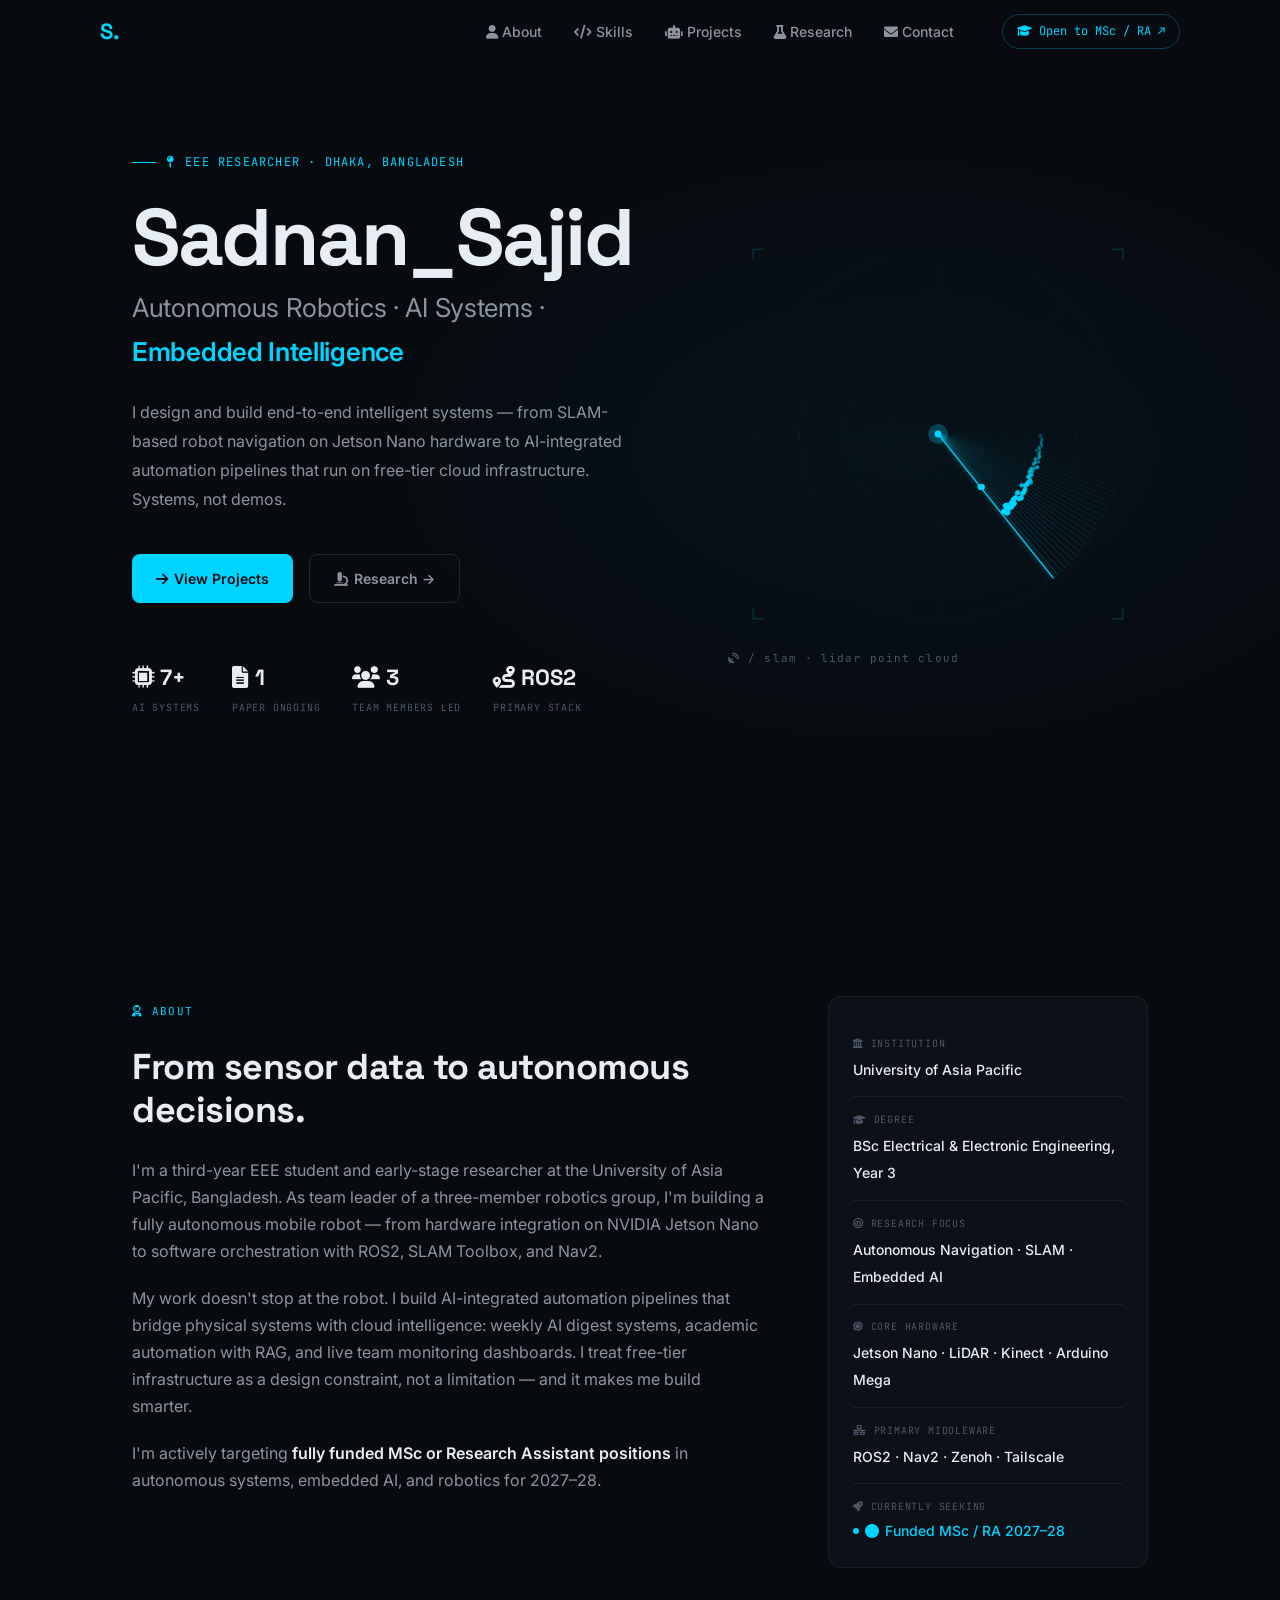
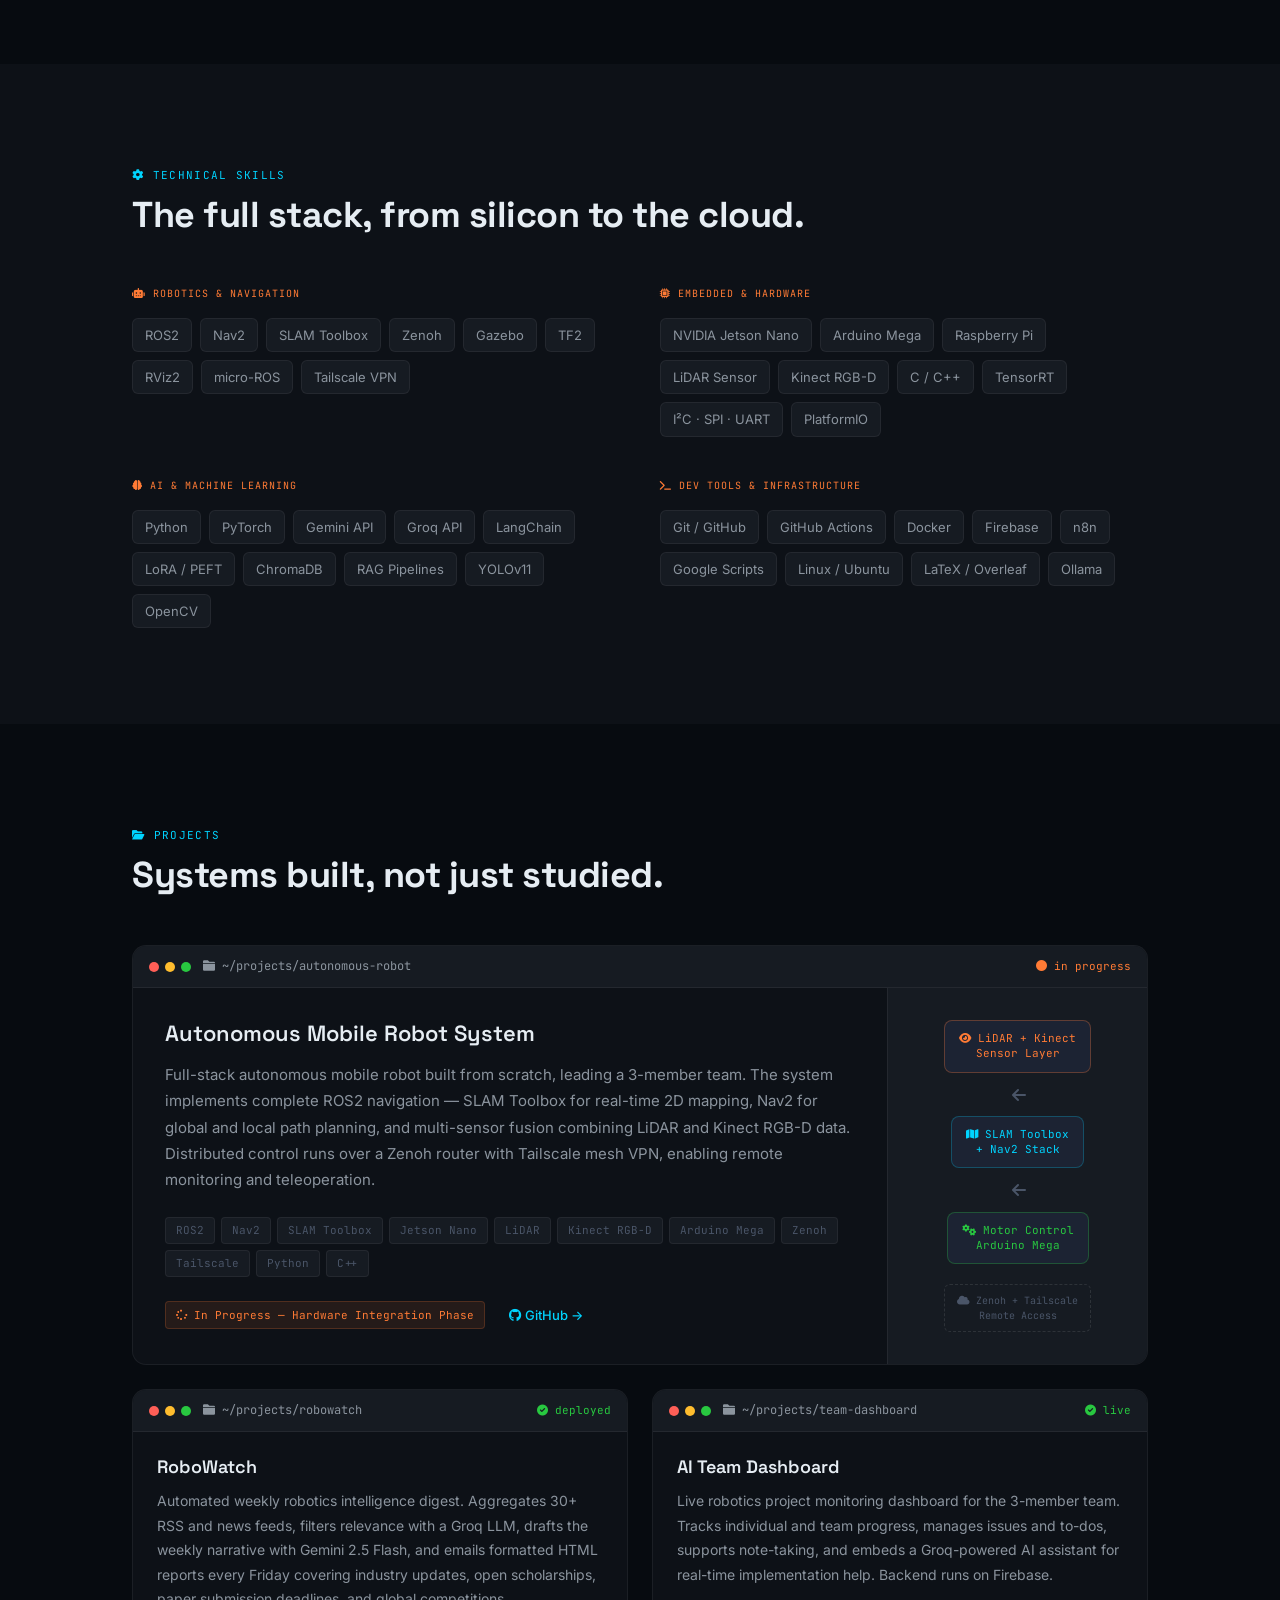
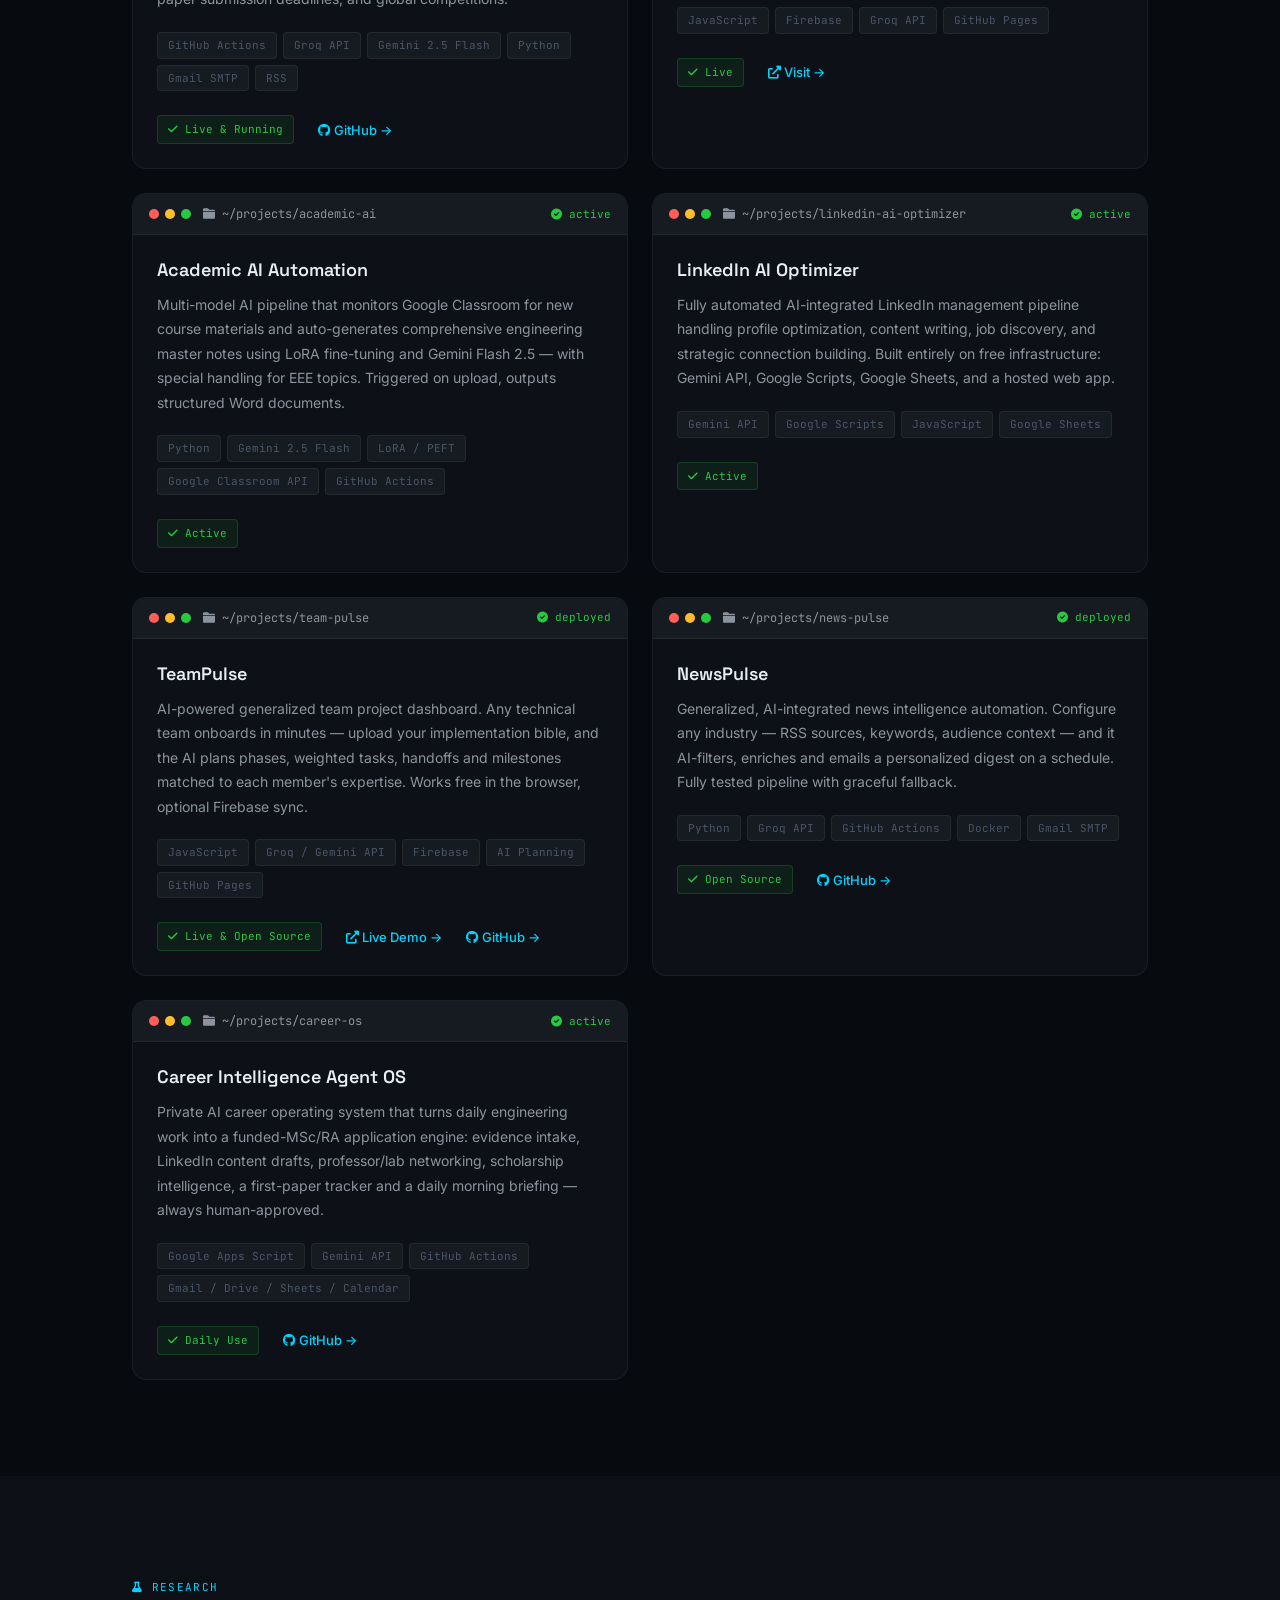
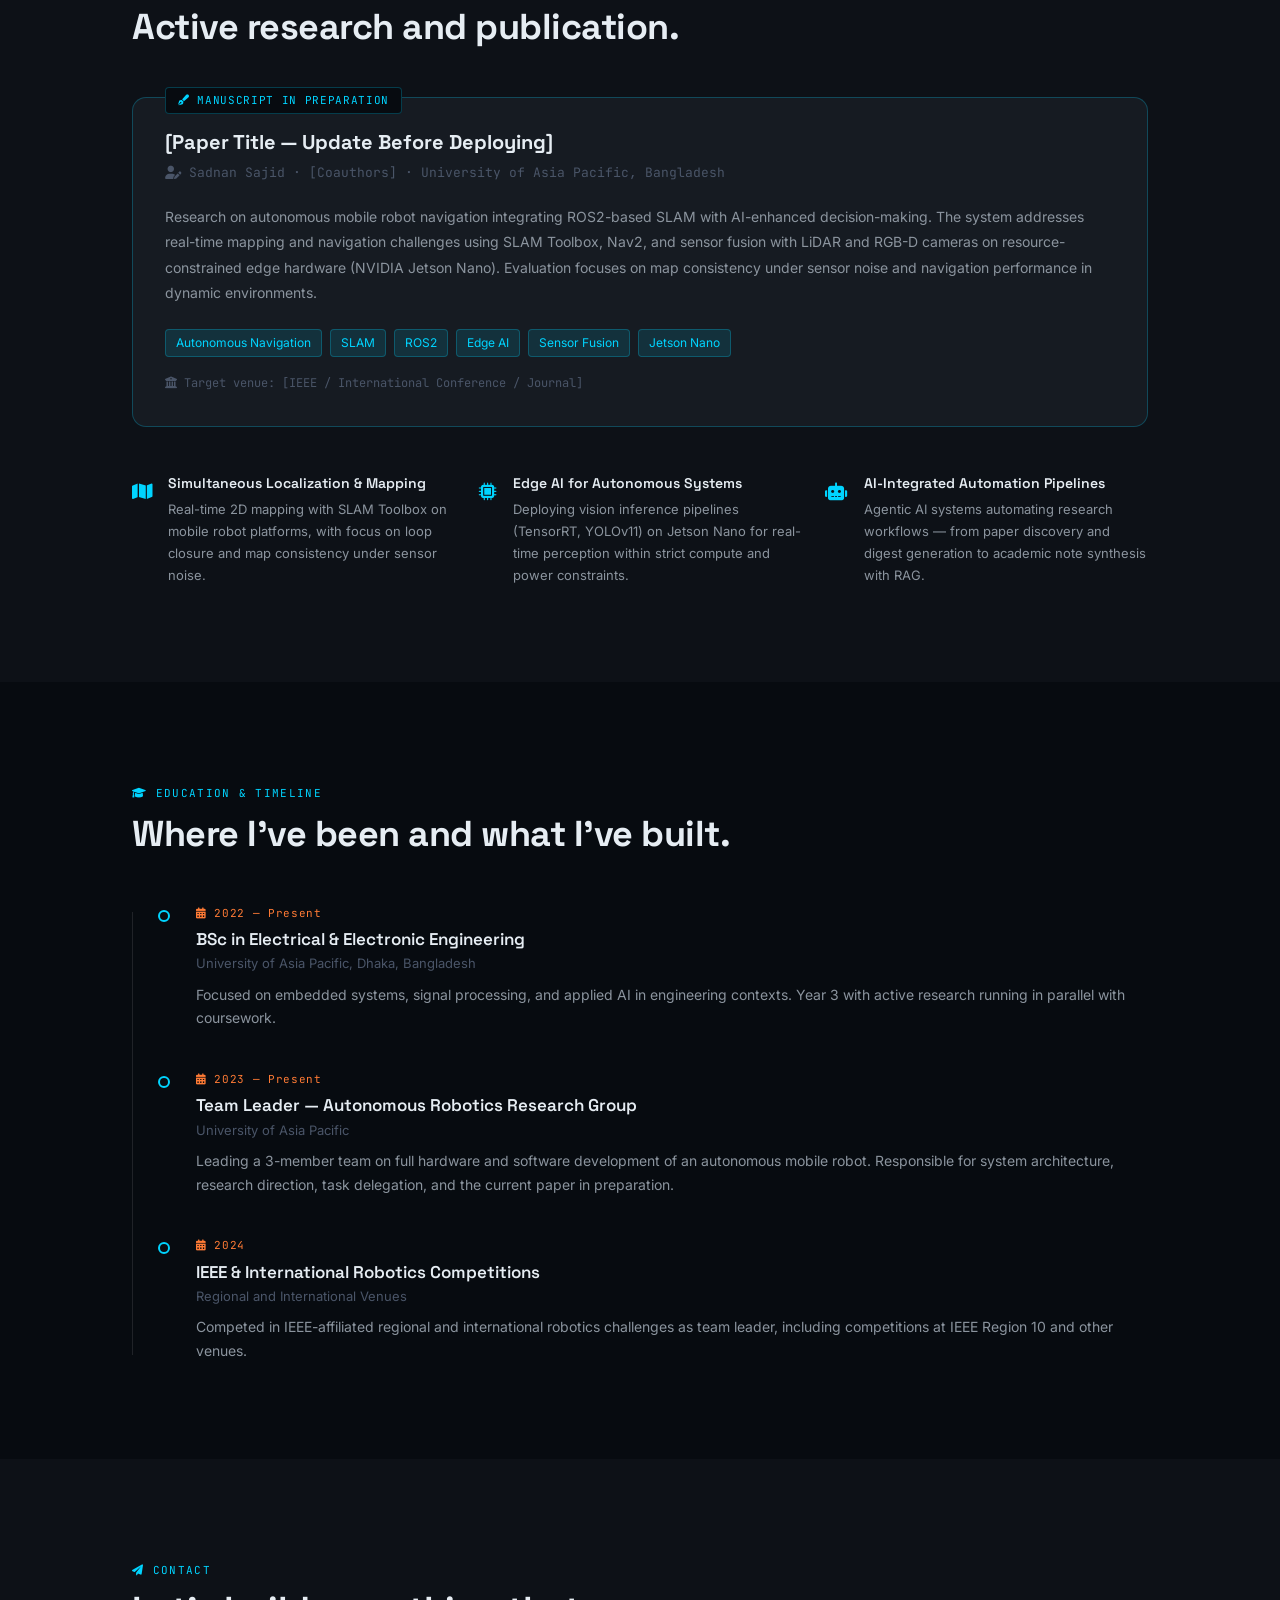
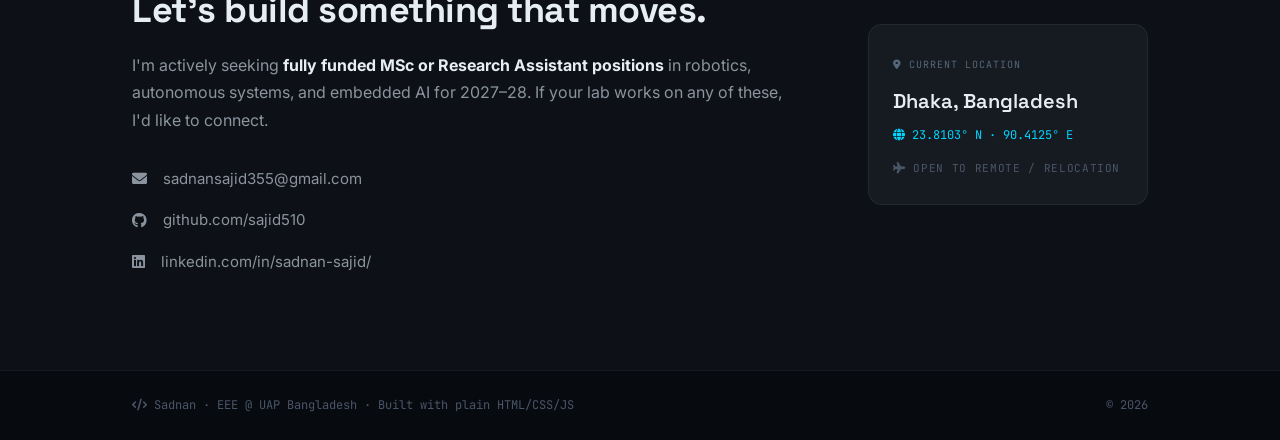
==== index.html @ d983ff08 "feat: showcase TeamPulse, NewsPulse & Career OS projects; update AI systems count" ====
<!DOCTYPE html>
<html lang="en">
<head>
    <meta charset="UTF-8" />
    <meta name="viewport" content="width=device-width, initial-scale=1.0" />
    <title>Sadnan — Robotics Researcher & AI Systems Builder</title>
    <meta name="description" content="EEE Researcher at UAP Bangladesh. Autonomous robotics, ROS2, SLAM, and AI-integrated embedded systems. Seeking funded MSc / RA 2027–28." />
    <meta property="og:title" content="Sadnan — Robotics Researcher" />
    <meta property="og:description" content="Building intelligent systems that navigate the physical world." />

    <!-- Font Awesome 6 (free) -->
    <link rel="stylesheet" href="https://cdnjs.cloudflare.com/ajax/libs/font-awesome/6.0.0-beta3/css/all.min.css" />

    <!-- Google Fonts -->
    <link rel="preconnect" href="https://fonts.googleapis.com" />
    <link rel="preconnect" href="https://fonts.gstatic.com" crossorigin />
    <link href="https://fonts.googleapis.com/css2?family=Space+Grotesk:wght@400;500;600;700&family=Inter:wght@400;500;600&family=JetBrains+Mono:wght@400;500&display=swap" rel="stylesheet" />

    <!-- Main Stylesheet -->
    <link rel="stylesheet" href="css/style.css" />

    <!-- Favicon -->
    <link rel="icon" href="favicon.ico" type="image/x-icon" />
</head>
<body>

    <!-- ─── NAV ─── -->
    <nav id="main-nav">
        <div class="nav-inner">
            <a href="#hero" class="nav-logo">S.</a>
            <ul class="nav-links">
                <li><a href="#about" data-section="about"><i class="fas fa-user" aria-hidden="true"></i> About</a></li>
                <li><a href="#skills" data-section="skills"><i class="fas fa-code" aria-hidden="true"></i> Skills</a></li>
                <li><a href="#projects" data-section="projects"><i class="fas fa-robot" aria-hidden="true"></i> Projects</a></li>
                <li><a href="#research" data-section="research"><i class="fas fa-flask" aria-hidden="true"></i> Research</a></li>
                <li><a href="#contact" data-section="contact"><i class="fas fa-envelope" aria-hidden="true"></i> Contact</a></li>
            </ul>
            <a href="#contact" class="nav-cta"><i class="fas fa-graduation-cap" aria-hidden="true"></i> Open to MSc / RA ↗</a>
        </div>
    </nav>

    <!-- ─── HERO ─── -->
    <section id="hero">
        <div class="hero-inner">
            <div class="hero-content">
                <div class="hero-eyebrow">
                    <i class="fas fa-map-pin" aria-hidden="true"></i>
                    EEE Researcher · Dhaka, Bangladesh
                </div>
                <h1 class="hero-name">Sadnan_Sajid</h1>
                <p class="hero-title-line">
                    Autonomous Robotics · AI Systems · <strong>Embedded Intelligence</strong>
                </p>
                <p class="hero-desc">
                    I design and build end-to-end intelligent systems — from SLAM-based robot navigation on Jetson Nano hardware to AI-integrated automation pipelines that run on free-tier cloud infrastructure. Systems, not demos.
                </p>
                <div class="hero-actions">
                    <a href="#projects" class="btn btn-primary"><i class="fas fa-arrow-right" aria-hidden="true"></i> View Projects</a>
                    <a href="#research" class="btn btn-ghost"><i class="fas fa-microscope" aria-hidden="true"></i> Research →</a>
                </div>
                <div class="hero-stats">
                    <div class="stat">
                        <span class="stat-num"><i class="fas fa-microchip" aria-hidden="true"></i> 7+</span>
                        <span class="stat-label mono">AI Systems</span>
                    </div>
                    <div class="stat">
                        <span class="stat-num"><i class="fas fa-file-alt" aria-hidden="true"></i> 1</span>
                        <span class="stat-label mono">Paper Ongoing</span>
                    </div>
                    <div class="stat">
                        <span class="stat-num"><i class="fas fa-users" aria-hidden="true"></i> 3</span>
                        <span class="stat-label mono">Team Members Led</span>
                    </div>
                    <div class="stat">
                        <span class="stat-num"><i class="fas fa-route" aria-hidden="true"></i> ROS2</span>
                        <span class="stat-label mono">Primary Stack</span>
                    </div>
                </div>
            </div>
            <div class="hero-canvas-wrap">
                <canvas id="lidar"></canvas>
                <span class="canvas-label mono"><i class="fas fa-satellite-dish" aria-hidden="true"></i> / slam · lidar point cloud</span>
            </div>
        </div>
    </section>

    <!-- ─── ABOUT ─── -->
    <section id="about">
        <div class="container">
            <div class="about-grid">
                <div class="about-text reveal">
                    <span class="section-tag mono"><i class="fas fa-user-astronaut" aria-hidden="true"></i> about</span>
                    <h2>From sensor data to autonomous decisions.</h2>
                    <p>I'm a third-year EEE student and early-stage researcher at the University of Asia Pacific, Bangladesh. As team leader of a three-member robotics group, I'm building a fully autonomous mobile robot — from hardware integration on NVIDIA Jetson Nano to software orchestration with ROS2, SLAM Toolbox, and Nav2.</p>
                    <p>My work doesn't stop at the robot. I build AI-integrated automation pipelines that bridge physical systems with cloud intelligence: weekly AI digest systems, academic automation with RAG, and live team monitoring dashboards. I treat free-tier infrastructure as a design constraint, not a limitation — and it makes me build smarter.</p>
                    <p>I'm actively targeting <strong>fully funded MSc or Research Assistant positions</strong> in autonomous systems, embedded AI, and robotics for 2027–28.</p>
                </div>
                <div class="about-card reveal reveal-delay-1">
                    <div class="profile-item">
                        <span class="pi-label mono"><i class="fas fa-university" aria-hidden="true"></i> Institution</span>
                        <span class="pi-value">University of Asia Pacific</span>
                    </div>
                    <div class="profile-item">
                        <span class="pi-label mono"><i class="fas fa-graduation-cap" aria-hidden="true"></i> Degree</span>
                        <span class="pi-value">BSc Electrical &amp; Electronic Engineering, Year 3</span>
                    </div>
                    <div class="profile-item">
                        <span class="pi-label mono"><i class="fas fa-bullseye" aria-hidden="true"></i> Research Focus</span>
                        <span class="pi-value">Autonomous Navigation · SLAM · Embedded AI</span>
                    </div>
                    <div class="profile-item">
                        <span class="pi-label mono"><i class="fas fa-microchip" aria-hidden="true"></i> Core Hardware</span>
                        <span class="pi-value">Jetson Nano · LiDAR · Kinect · Arduino Mega</span>
                    </div>
                    <div class="profile-item">
                        <span class="pi-label mono"><i class="fas fa-network-wired" aria-hidden="true"></i> Primary Middleware</span>
                        <span class="pi-value">ROS2 · Nav2 · Zenoh · Tailscale</span>
                    </div>
                    <div class="profile-item">
                        <span class="pi-label mono"><i class="fas fa-rocket" aria-hidden="true"></i> Currently Seeking</span>
                        <span class="pi-value seeking"><i class="fas fa-circle" aria-hidden="true"></i> Funded MSc / RA 2027–28</span>
                    </div>
                </div>
            </div>
        </div>
    </section>

    <!-- ─── SKILLS ─── -->
    <section id="skills">
        <div class="container">
            <span class="section-tag mono reveal"><i class="fas fa-cog" aria-hidden="true"></i> technical skills</span>
            <h2 class="reveal">The full stack, from silicon to the cloud.</h2>
            <div class="skills-grid">
                <div class="skill-group reveal">
                    <span class="sg-label mono"><i class="fas fa-robot" aria-hidden="true"></i> Robotics &amp; Navigation</span>
                    <div class="skill-tags">
                        <span>ROS2</span><span>Nav2</span><span>SLAM Toolbox</span><span>Zenoh</span>
                        <span>Gazebo</span><span>TF2</span><span>RViz2</span><span>micro-ROS</span><span>Tailscale VPN</span>
                    </div>
                </div>
                <div class="skill-group reveal reveal-delay-1">
                    <span class="sg-label mono"><i class="fas fa-microchip" aria-hidden="true"></i> Embedded &amp; Hardware</span>
                    <div class="skill-tags">
                        <span>NVIDIA Jetson Nano</span><span>Arduino Mega</span><span>Raspberry Pi</span>
                        <span>LiDAR Sensor</span><span>Kinect RGB-D</span><span>C / C++</span>
                        <span>TensorRT</span><span>I²C · SPI · UART</span><span>PlatformIO</span>
                    </div>
                </div>
                <div class="skill-group reveal reveal-delay-2">
                    <span class="sg-label mono"><i class="fas fa-brain" aria-hidden="true"></i> AI &amp; Machine Learning</span>
                    <div class="skill-tags">
                        <span>Python</span><span>PyTorch</span><span>Gemini API</span><span>Groq API</span>
                        <span>LangChain</span><span>LoRA / PEFT</span><span>ChromaDB</span>
                        <span>RAG Pipelines</span><span>YOLOv11</span><span>OpenCV</span>
                    </div>
                </div>
                <div class="skill-group reveal reveal-delay-3">
                    <span class="sg-label mono"><i class="fas fa-terminal" aria-hidden="true"></i> Dev Tools &amp; Infrastructure</span>
                    <div class="skill-tags">
                        <span>Git / GitHub</span><span>GitHub Actions</span><span>Docker</span>
                        <span>Firebase</span><span>n8n</span><span>Google Scripts</span>
                        <span>Linux / Ubuntu</span><span>LaTeX / Overleaf</span><span>Ollama</span>
                    </div>
                </div>
            </div>
        </div>
    </section>

    <!-- ─── PROJECTS ─── -->
    <section id="projects">
        <div class="container">
            <span class="section-tag mono reveal"><i class="fas fa-folder-open" aria-hidden="true"></i> projects</span>
            <h2 class="reveal">Systems built, not just studied.</h2>

            <div class="project-featured reveal">
                <div class="project-terminal">
                    <div class="terminal-bar">
                        <div class="terminal-dots"><span></span><span></span><span></span></div>
                        <span class="terminal-path mono"><i class="fas fa-folder" aria-hidden="true"></i> ~/projects/autonomous-robot</span>
                        <span class="terminal-status active mono"><i class="fas fa-circle" aria-hidden="true"></i> in progress</span>
                    </div>
                    <div class="project-body">
                        <div class="project-left">
                            <h3>Autonomous Mobile Robot System</h3>
                            <p>Full-stack autonomous mobile robot built from scratch, leading a 3-member team. The system implements complete ROS2 navigation — SLAM Toolbox for real-time 2D mapping, Nav2 for global and local path planning, and multi-sensor fusion combining LiDAR and Kinect RGB-D data. Distributed control runs over a Zenoh router with Tailscale mesh VPN, enabling remote monitoring and teleoperation.</p>
                            <div class="project-tags">
                                <span>ROS2</span><span>Nav2</span><span>SLAM Toolbox</span><span>Jetson Nano</span>
                                <span>LiDAR</span><span>Kinect RGB-D</span><span>Arduino Mega</span>
                                <span>Zenoh</span><span>Tailscale</span><span>Python</span><span>C++</span>
                            </div>
                            <div class="project-meta">
                                <span class="status-badge in-progress mono"><i class="fas fa-spinner" aria-hidden="true"></i> In Progress — Hardware Integration Phase</span>
                                <a href="https://github.com/sajid510/robot-oda-tracking" class="project-link" target="_blank" rel="noopener"><i class="fab fa-github" aria-hidden="true"></i> GitHub →</a>
                            </div>
                        </div>
                        <div class="project-diagram">
                            <div class="arch-diagram">
                                <div class="arch-node sensor"><i class="fas fa-eye" aria-hidden="true"></i> LiDAR + Kinect<br />Sensor Layer</div>
                                <div class="arch-arrow"><i class="fas fa-arrow-down" aria-hidden="true"></i></div>
                                <div class="arch-node proc"><i class="fas fa-map" aria-hidden="true"></i> SLAM Toolbox<br />+ Nav2 Stack</div>
                                <div class="arch-arrow"><i class="fas fa-arrow-down" aria-hidden="true"></i></div>
                                <div class="arch-node act"><i class="fas fa-cogs" aria-hidden="true"></i> Motor Control<br />Arduino Mega</div>
                                <div class="arch-cloud"><i class="fas fa-cloud" aria-hidden="true"></i> Zenoh + Tailscale<br />Remote Access</div>
                            </div>
                        </div>
                    </div>
                </div>
            </div>

            <div class="project-grid">
                <div class="project-card reveal">
                    <div class="terminal-bar">
                        <div class="terminal-dots"><span></span><span></span><span></span></div>
                        <span class="terminal-path mono"><i class="fas fa-folder" aria-hidden="true"></i> ~/projects/robowatch</span>
                        <span class="terminal-status deployed mono"><i class="fas fa-check-circle" aria-hidden="true"></i> deployed</span>
                    </div>
                    <div class="pc-body">
                        <h3>RoboWatch</h3>
                        <p>Automated weekly robotics intelligence digest. Aggregates 30+ RSS and news feeds, filters relevance with a Groq LLM, drafts the weekly narrative with Gemini 2.5 Flash, and emails formatted HTML reports every Friday covering industry updates, open scholarships, paper submission deadlines, and global competitions.</p>
                        <div class="project-tags">
                            <span>GitHub Actions</span><span>Groq API</span><span>Gemini 2.5 Flash</span><span>Python</span><span>Gmail SMTP</span><span>RSS</span>
                        </div>
                        <div class="project-meta">
                            <span class="status-badge deployed mono"><i class="fas fa-check" aria-hidden="true"></i> Live &amp; Running</span>
                            <a href="https://github.com/sajid510/robowatch" class="project-link" target="_blank" rel="noopener"><i class="fab fa-github" aria-hidden="true"></i> GitHub →</a>
                        </div>
                    </div>
                </div>

                <div class="project-card reveal reveal-delay-1">
                    <div class="terminal-bar">
                        <div class="terminal-dots"><span></span><span></span><span></span></div>
                        <span class="terminal-path mono"><i class="fas fa-folder" aria-hidden="true"></i> ~/projects/team-dashboard</span>
                        <span class="terminal-status deployed mono"><i class="fas fa-check-circle" aria-hidden="true"></i> live</span>
                    </div>
                    <div class="pc-body">
                        <h3>AI Team Dashboard</h3>
                        <p>Live robotics project monitoring dashboard for the 3-member team. Tracks individual and team progress, manages issues and to-dos, supports note-taking, and embeds a Groq-powered AI assistant for real-time implementation help. Backend runs on Firebase.</p>
                        <div class="project-tags">
                            <span>JavaScript</span><span>Firebase</span><span>Groq API</span><span>GitHub Pages</span>
                        </div>
                        <div class="project-meta">
                            <span class="status-badge deployed mono"><i class="fas fa-check" aria-hidden="true"></i> Live</span>
                            <a href="https://github.com/sajid510/robot-oda-dashboard" class="project-link" target="_blank" rel="noopener"><i class="fas fa-external-link-alt" aria-hidden="true"></i> Visit →</a>
                        </div>
                    </div>
                </div>

                <div class="project-card reveal reveal-delay-2">
                    <div class="terminal-bar">
                        <div class="terminal-dots"><span></span><span></span><span></span></div>
                        <span class="terminal-path mono"><i class="fas fa-folder" aria-hidden="true"></i> ~/projects/academic-ai</span>
                        <span class="terminal-status deployed mono"><i class="fas fa-check-circle" aria-hidden="true"></i> active</span>
                    </div>
                    <div class="pc-body">
                        <h3>Academic AI Automation</h3>
                        <p>Multi-model AI pipeline that monitors Google Classroom for new course materials and auto-generates comprehensive engineering master notes using LoRA fine-tuning and Gemini Flash 2.5 — with special handling for EEE topics. Triggered on upload, outputs structured Word documents.</p>
                        <div class="project-tags">
                            <span>Python</span><span>Gemini 2.5 Flash</span><span>LoRA / PEFT</span><span>Google Classroom API</span><span>GitHub Actions</span>
                        </div>
                        <div class="project-meta">
                            <span class="status-badge deployed mono"><i class="fas fa-check" aria-hidden="true"></i> Active</span>
                        </div>
                    </div>
                </div>

                <div class="project-card reveal reveal-delay-3">
                    <div class="terminal-bar">
                        <div class="terminal-dots"><span></span><span></span><span></span></div>
                        <span class="terminal-path mono"><i class="fas fa-folder" aria-hidden="true"></i> ~/projects/linkedin-ai-optimizer</span>
                        <span class="terminal-status deployed mono"><i class="fas fa-check-circle" aria-hidden="true"></i> active</span>
                    </div>
                    <div class="pc-body">
                        <h3>LinkedIn AI Optimizer</h3>
                        <p>Fully automated AI-integrated LinkedIn management pipeline handling profile optimization, content writing, job discovery, and strategic connection building. Built entirely on free infrastructure: Gemini API, Google Scripts, Google Sheets, and a hosted web app.</p>
                        <div class="project-tags">
                            <span>Gemini API</span><span>Google Scripts</span><span>JavaScript</span><span>Google Sheets</span>
                        </div>
                        <div class="project-meta">
                            <span class="status-badge deployed mono"><i class="fas fa-check" aria-hidden="true"></i> Active</span>
                        </div>
                    </div>
                </div>

                <div class="project-card reveal reveal-delay-4">
                    <div class="terminal-bar">
                        <div class="terminal-dots"><span></span><span></span><span></span></div>
                        <span class="terminal-path mono"><i class="fas fa-folder" aria-hidden="true"></i> ~/projects/team-pulse</span>
                        <span class="terminal-status deployed mono"><i class="fas fa-check-circle" aria-hidden="true"></i> deployed</span>
                    </div>
                    <div class="pc-body">
                        <h3>TeamPulse</h3>
                        <p>AI-powered generalized team project dashboard. Any technical team onboards in minutes — upload your implementation bible, and the AI plans phases, weighted tasks, handoffs and milestones matched to each member's expertise. Works free in the browser, optional Firebase sync.</p>
                        <div class="project-tags">
                            <span>JavaScript</span><span>Groq / Gemini API</span><span>Firebase</span><span>AI Planning</span><span>GitHub Pages</span>
                        </div>
                        <div class="project-meta">
                            <span class="status-badge deployed mono"><i class="fas fa-check" aria-hidden="true"></i> Live &amp; Open Source</span>
                            <a href="https://sajid510.github.io/team-pulse/" class="project-link" target="_blank" rel="noopener"><i class="fas fa-external-link-alt" aria-hidden="true"></i> Live Demo →</a>
                            <a href="https://github.com/sajid510/team-pulse" class="project-link" target="_blank" rel="noopener"><i class="fab fa-github" aria-hidden="true"></i> GitHub →</a>
                        </div>
                    </div>
                </div>

                <div class="project-card reveal reveal-delay-5">
                    <div class="terminal-bar">
                        <div class="terminal-dots"><span></span><span></span><span></span></div>
                        <span class="terminal-path mono"><i class="fas fa-folder" aria-hidden="true"></i> ~/projects/news-pulse</span>
                        <span class="terminal-status deployed mono"><i class="fas fa-check-circle" aria-hidden="true"></i> deployed</span>
                    </div>
                    <div class="pc-body">
                        <h3>NewsPulse</h3>
                        <p>Generalized, AI-integrated news intelligence automation. Configure any industry — RSS sources, keywords, audience context — and it AI-filters, enriches and emails a personalized digest on a schedule. Fully tested pipeline with graceful fallback.</p>
                        <div class="project-tags">
                            <span>Python</span><span>Groq API</span><span>GitHub Actions</span><span>Docker</span><span>Gmail SMTP</span>
                        </div>
                        <div class="project-meta">
                            <span class="status-badge deployed mono"><i class="fas fa-check" aria-hidden="true"></i> Open Source</span>
                            <a href="https://github.com/sajid510/news-pulse" class="project-link" target="_blank" rel="noopener"><i class="fab fa-github" aria-hidden="true"></i> GitHub →</a>
                        </div>
                    </div>
                </div>

                <div class="project-card reveal reveal-delay-6">
                    <div class="terminal-bar">
                        <div class="terminal-dots"><span></span><span></span><span></span></div>
                        <span class="terminal-path mono"><i class="fas fa-folder" aria-hidden="true"></i> ~/projects/career-os</span>
                        <span class="terminal-status deployed mono"><i class="fas fa-check-circle" aria-hidden="true"></i> active</span>
                    </div>
                    <div class="pc-body">
                        <h3>Career Intelligence Agent OS</h3>
                        <p>Private AI career operating system that turns daily engineering work into a funded-MSc/RA application engine: evidence intake, LinkedIn content drafts, professor/lab networking, scholarship intelligence, a first-paper tracker and a daily morning briefing — always human-approved.</p>
                        <div class="project-tags">
                            <span>Google Apps Script</span><span>Gemini API</span><span>GitHub Actions</span><span>Gmail / Drive / Sheets / Calendar</span>
                        </div>
                        <div class="project-meta">
                            <span class="status-badge deployed mono"><i class="fas fa-check" aria-hidden="true"></i> Daily Use</span>
                            <a href="https://github.com/sajid510/career-intelligence-agent-os" class="project-link" target="_blank" rel="noopener"><i class="fab fa-github" aria-hidden="true"></i> GitHub →</a>
                        </div>
                    </div>
                </div>
            </div>
        </div>
    </section>

    <!-- ─── RESEARCH ─── -->
    <section id="research">
        <div class="container">
            <span class="section-tag mono reveal"><i class="fas fa-flask" aria-hidden="true"></i> research</span>
            <h2 class="reveal">Active research and publication.</h2>

            <div class="paper-card reveal">
                <div class="paper-badge mono"><i class="fas fa-pen-fancy" aria-hidden="true"></i> Manuscript In Preparation</div>
                <div class="paper-content">
                    <h3>[Paper Title — Update Before Deploying]</h3>
                    <span class="paper-authors mono"><i class="fas fa-user-edit" aria-hidden="true"></i> Sadnan Sajid · [Coauthors] · University of Asia Pacific, Bangladesh</span>
                    <p class="paper-abstract">Research on autonomous mobile robot navigation integrating ROS2-based SLAM with AI-enhanced decision-making. The system addresses real-time mapping and navigation challenges using SLAM Toolbox, Nav2, and sensor fusion with LiDAR and RGB-D cameras on resource-constrained edge hardware (NVIDIA Jetson Nano). Evaluation focuses on map consistency under sensor noise and navigation performance in dynamic environments.</p>
                    <div class="paper-tags">
                        <span>Autonomous Navigation</span><span>SLAM</span><span>ROS2</span><span>Edge AI</span><span>Sensor Fusion</span><span>Jetson Nano</span>
                    </div>
                    <span class="paper-venue mono"><i class="fas fa-building-columns" aria-hidden="true"></i> Target venue: [IEEE / International Conference / Journal]</span>
                </div>
            </div>

            <div class="research-areas">
                <div class="ra-item reveal">
                    <span class="ra-icon"><i class="fas fa-map" aria-hidden="true"></i></span>
                    <div>
                        <h4>Simultaneous Localization &amp; Mapping</h4>
                        <p>Real-time 2D mapping with SLAM Toolbox on mobile robot platforms, with focus on loop closure and map consistency under sensor noise.</p>
                    </div>
                </div>
                <div class="ra-item reveal reveal-delay-1">
                    <span class="ra-icon"><i class="fas fa-microchip" aria-hidden="true"></i></span>
                    <div>
                        <h4>Edge AI for Autonomous Systems</h4>
                        <p>Deploying vision inference pipelines (TensorRT, YOLOv11) on Jetson Nano for real-time perception within strict compute and power constraints.</p>
                    </div>
                </div>
                <div class="ra-item reveal reveal-delay-2">
                    <span class="ra-icon"><i class="fas fa-robot" aria-hidden="true"></i></span>
                    <div>
                        <h4>AI-Integrated Automation Pipelines</h4>
                        <p>Agentic AI systems automating research workflows — from paper discovery and digest generation to academic note synthesis with RAG.</p>
                    </div>
                </div>
            </div>
        </div>
    </section>

    <!-- ─── EDUCATION ─── -->
    <section id="education">
        <div class="container">
            <span class="section-tag mono reveal"><i class="fas fa-graduation-cap" aria-hidden="true"></i> education &amp; timeline</span>
            <h2 class="reveal">Where I've been and what I've built.</h2>
            <div class="timeline">
                <div class="tl-item reveal">
                    <div class="tl-dot"></div>
                    <div class="tl-content">
                        <span class="tl-date mono"><i class="fas fa-calendar-alt" aria-hidden="true"></i> 2022 — Present</span>
                        <h4>BSc in Electrical &amp; Electronic Engineering</h4>
                        <p>University of Asia Pacific, Dhaka, Bangladesh</p>
                        <p>Focused on embedded systems, signal processing, and applied AI in engineering contexts. Year 3 with active research running in parallel with coursework.</p>
                    </div>
                </div>
                <div class="tl-item reveal reveal-delay-1">
                    <div class="tl-dot"></div>
                    <div class="tl-content">
                        <span class="tl-date mono"><i class="fas fa-calendar-alt" aria-hidden="true"></i> 2023 — Present</span>
                        <h4>Team Leader — Autonomous Robotics Research Group</h4>
                        <p>University of Asia Pacific</p>
                        <p>Leading a 3-member team on full hardware and software development of an autonomous mobile robot. Responsible for system architecture, research direction, task delegation, and the current paper in preparation.</p>
                    </div>
                </div>
                <div class="tl-item reveal reveal-delay-2">
                    <div class="tl-dot"></div>
                    <div class="tl-content">
                        <span class="tl-date mono"><i class="fas fa-calendar-alt" aria-hidden="true"></i> 2024</span>
                        <h4>IEEE &amp; International Robotics Competitions</h4>
                        <p>Regional and International Venues</p>
                        <p>Competed in IEEE-affiliated regional and international robotics challenges as team leader, including competitions at IEEE Region 10 and other venues.</p>
                    </div>
                </div>
            </div>
        </div>
    </section>

    <!-- ─── CONTACT ─── -->
    <section id="contact">
        <div class="container">
            <div class="contact-inner">
                <div class="contact-text reveal">
                    <span class="section-tag mono"><i class="fas fa-paper-plane" aria-hidden="true"></i> contact</span>
                    <h2>Let's build something that moves.</h2>
                    <p>I'm actively seeking <strong>fully funded MSc or Research Assistant positions</strong> in robotics, autonomous systems, and embedded AI for 2027–28. If your lab works on any of these, I'd like to connect.</p>
                    <div class="contact-links">
                        <a href="mailto:sadnansajid355@gmail.com" class="c-link">
                            <i class="fas fa-envelope" aria-hidden="true"></i> sadnansajid355@gmail.com
                        </a>
                        <a href="https://github.com/sajid510" class="c-link" target="_blank" rel="noopener">
                            <i class="fab fa-github" aria-hidden="true"></i> github.com/sajid510
                        </a>
                        <a href="https://linkedin.com/in/sadnan-sajid/" class="c-link" target="_blank" rel="noopener">
                            <i class="fab fa-linkedin" aria-hidden="true"></i> linkedin.com/in/sadnan-sajid/
                        </a>
                    </div>
                </div>
                <div class="coords-box reveal reveal-delay-1">
                    <span class="mono" style="font-size:10px;color:#556677;letter-spacing:0.1em;text-transform:uppercase">
                        <i class="fas fa-map-marker-alt" aria-hidden="true"></i> Current Location
                    </span>
                    <div class="coords-name">Dhaka, Bangladesh</div>
                    <span class="coords-ll mono"><i class="fas fa-globe" aria-hidden="true"></i> 23.8103° N · 90.4125° E</span>
                    <span class="coords-seeking mono"><i class="fas fa-plane" aria-hidden="true"></i> Open to remote / relocation</span>
                </div>
            </div>
        </div>
    </section>

    <!-- ─── FOOTER ─── -->
    <footer>
        <div class="container footer-inner">
            <span class="mono"><i class="fas fa-code" aria-hidden="true"></i> Sadnan · EEE @ UAP Bangladesh · Built with plain HTML/CSS/JS</span>
            <span class="mono">© 2026</span>
        </div>
    </footer>

    <!-- ─── JAVASCRIPT ─── -->
    <script src="js/script.js"></script>
</body>
</html>
---- css/style.css ----
:root {
  --bg: #070b10;
  --bg2: #0d1117;
  --bg3: #161b22;
  --bg4: #1c2333;
  --accent: #00d4ff;
  --accent-glow: rgba(0,212,255,0.12);
  --accent-border: rgba(0,212,255,0.25);
  --accent2: #ff7b35;
  --text: #e6edf3;
  --text2: #8b949e;
  --text3: #4a5568;
  --border: rgba(255,255,255,0.06);
  --border2: rgba(255,255,255,0.1);
  --radius: 8px;
  --radius-lg: 14px;
  --f-display: 'Space Grotesk', sans-serif;
  --f-body: 'Inter', sans-serif;
  --f-mono: 'JetBrains Mono', monospace;
}

*,
*::before,
*::after {
  box-sizing: border-box;
  margin: 0;
  padding: 0;
}
html {
  scroll-behavior: smooth;
  scroll-padding-top: 68px;
}
body {
  background: var(--bg);
  color: var(--text);
  font-family: var(--f-body);
  font-size: 16px;
  line-height: 1.7;
  overflow-x: hidden;
}
a {
  color: inherit;
  text-decoration: none;
}
h1,
h2,
h3,
h4 {
  font-family: var(--f-display);
  line-height: 1.2;
}
.mono {
  font-family: var(--f-mono);
}
.container {
  max-width: 1080px;
  margin: 0 auto;
  padding: 0 2rem;
}
section {
  padding: 96px 0;
}

/* NAV */
nav {
  position: fixed;
  top: 0;
  left: 0;
  right: 0;
  z-index: 100;
  padding: 0 2rem;
  height: 64px;
  display: flex;
  align-items: center;
  border-bottom: 1px solid transparent;
  transition: background 0.3s, border-color 0.3s;
}
nav.scrolled {
  background: rgba(7, 11, 16, 0.92);
  border-color: var(--border);
  backdrop-filter: blur(12px);
}
.nav-inner {
  max-width: 1080px;
  width: 100%;
  margin: 0 auto;
  display: flex;
  align-items: center;
  gap: 2rem;
}
.nav-logo {
  font-family: var(--f-display);
  font-size: 22px;
  font-weight: 700;
  color: var(--accent);
  letter-spacing: -0.5px;
  flex-shrink: 0;
}
.nav-links {
  display: flex;
  gap: 0;
  list-style: none;
  margin-left: auto;
}
.nav-links a {
  font-size: 14px;
  font-weight: 500;
  color: var(--text2);
  padding: 0.4rem 1rem;
  border-radius: 6px;
  transition: color 0.2s;
}
.nav-links a:hover,
.nav-links a.active {
  color: var(--text);
}
.nav-cta {
  font-family: var(--f-mono);
  font-size: 12px;
  color: var(--accent);
  border: 1px solid var(--accent-border);
  border-radius: 20px;
  padding: 6px 14px;
  white-space: nowrap;
  flex-shrink: 0;
  transition: background 0.2s, color 0.2s;
}
.nav-cta:hover {
  background: var(--accent-glow);
}

/* HERO */
#hero {
  min-height: 100vh;
  display: flex;
  align-items: center;
  padding-top: 64px;
  position: relative;
  overflow: hidden;
}
#hero::before {
  content: '';
  position: absolute;
  inset: 0;
  background: radial-gradient(ellipse 60% 50% at 70% 50%, rgba(0, 212, 255, 0.04) 0%, transparent 70%);
  pointer-events: none;
}
.hero-inner {
  max-width: 1080px;
  margin: 0 auto;
  padding: 0 2rem;
  width: 100%;
  display: grid;
  grid-template-columns: 1fr 420px;
  gap: 3rem;
  align-items: center;
}
.hero-eyebrow {
  font-family: var(--f-mono);
  font-size: 12px;
  color: var(--accent);
  letter-spacing: 0.1em;
  text-transform: uppercase;
  display: flex;
  align-items: center;
  gap: 10px;
  margin-bottom: 1.5rem;
}
.hero-eyebrow::before {
  content: '';
  display: block;
  width: 24px;
  height: 1px;
  background: var(--accent);
}
h1.hero-name {
  font-size: clamp(52px, 7vw, 80px);
  font-weight: 700;
  color: var(--text);
  letter-spacing: -2px;
  line-height: 1;
  margin-bottom: 0.6rem;
}
.hero-title-line {
  font-size: clamp(18px, 2.5vw, 26px);
  font-weight: 400;
  color: var(--text2);
  letter-spacing: -0.3px;
  margin-bottom: 1.5rem;
}
.hero-title-line strong {
  color: var(--accent);
  font-weight: 600;
}
.hero-desc {
  font-size: 16px;
  color: var(--text2);
  max-width: 520px;
  margin-bottom: 2.5rem;
  line-height: 1.8;
}
.hero-actions {
  display: flex;
  gap: 1rem;
  margin-bottom: 3.5rem;
  flex-wrap: wrap;
}
.btn {
  display: inline-flex;
  align-items: center;
  gap: 6px;
  font-family: var(--f-body);
  font-size: 14px;
  font-weight: 600;
  border-radius: var(--radius);
  padding: 12px 24px;
  cursor: pointer;
  transition: transform 0.15s, background 0.2s, box-shadow 0.2s;
}
.btn:active {
  transform: scale(0.97);
}
.btn-primary {
  background: var(--accent);
  color: var(--bg);
}
.btn-primary:hover {
  box-shadow: 0 0 24px rgba(0, 212, 255, 0.35);
}
.btn-ghost {
  border: 1px solid var(--border2);
  color: var(--text2);
  background: transparent;
}
.btn-ghost:hover {
  border-color: var(--accent-border);
  color: var(--text);
  background: var(--accent-glow);
}
.hero-stats {
  display: flex;
  gap: 2rem;
  flex-wrap: wrap;
}
.stat {
  display: flex;
  flex-direction: column;
  gap: 2px;
}
.stat-num {
  font-family: var(--f-display);
  font-size: 22px;
  font-weight: 700;
  color: var(--text);
}
.stat-label {
  font-family: var(--f-mono);
  font-size: 10px;
  color: var(--text3);
  text-transform: uppercase;
  letter-spacing: 0.08em;
}
.hero-canvas-wrap {
  position: relative;
}
#lidar {
  display: block;
  width: 100%;
  aspect-ratio: 1;
  border-radius: var(--radius-lg);
}
.canvas-label {
  position: absolute;
  bottom: -24px;
  left: 0;
  font-size: 11px;
  color: var(--text3);
  letter-spacing: 0.1em;
}

/* ABOUT */
#about {
  background: var(--bg);
}
.about-grid {
  display: grid;
  grid-template-columns: 1fr 320px;
  gap: 4rem;
  align-items: start;
}
.about-text h2 {
  font-size: 36px;
  margin: 1rem 0 1.5rem;
  color: var(--text);
  letter-spacing: -0.5px;
}
.about-text p {
  color: var(--text2);
  margin-bottom: 1.2rem;
  font-size: 16px;
}
.about-text strong {
  color: var(--text);
  font-weight: 600;
}
.about-card {
  background: var(--bg2);
  border: 1px solid var(--border);
  border-radius: var(--radius-lg);
  padding: 1.5rem;
  display: flex;
  flex-direction: column;
  gap: 0;
  position: sticky;
  top: 88px;
}
.profile-item {
  padding: 0.85rem 0;
  border-bottom: 1px solid var(--border);
}
.profile-item:last-child {
  border-bottom: none;
  padding-bottom: 0;
}
.pi-label {
  display: block;
  font-size: 10px;
  color: var(--text3);
  letter-spacing: 0.08em;
  text-transform: uppercase;
  margin-bottom: 4px;
}
.pi-value {
  font-size: 14px;
  color: var(--text);
  font-weight: 500;
}
.pi-value.seeking {
  color: var(--accent);
  display: flex;
  align-items: center;
  gap: 6px;
}
.pi-value.seeking::before {
  content: '';
  width: 6px;
  height: 6px;
  border-radius: 50%;
  background: var(--accent);
  animation: pulse 2s infinite;
}
@keyframes pulse {
  0%,
  100% {
    opacity: 1;
    transform: scale(1);
  }
  50% {
    opacity: 0.5;
    transform: scale(0.8);
  }
}

/* SECTION TAGS */
.section-tag {
  display: inline-block;
  font-size: 11px;
  color: var(--accent);
  text-transform: uppercase;
  letter-spacing: 0.12em;
  margin-bottom: 0.6rem;
}
section h2 {
  font-size: clamp(26px, 4vw, 36px);
  letter-spacing: -0.5px;
  margin-bottom: 3rem;
  color: var(--text);
}

/* SKILLS */
#skills {
  background: var(--bg2);
}
.skills-grid {
  display: grid;
  grid-template-columns: 1fr 1fr;
  gap: 2.5rem;
}
.skill-group {}
.sg-label {
  display: block;
  font-size: 10px;
  color: var(--accent2);
  letter-spacing: 0.1em;
  text-transform: uppercase;
  margin-bottom: 1rem;
}
.skill-tags {
  display: flex;
  flex-wrap: wrap;
  gap: 8px;
}
.skill-tags span {
  font-size: 13px;
  color: var(--text2);
  background: var(--bg3);
  border: 1px solid var(--border);
  border-radius: 6px;
  padding: 5px 12px;
  transition: color 0.2s, border-color 0.2s, background 0.2s;
}
.skill-tags span:hover {
  color: var(--accent);
  border-color: var(--accent-border);
  background: var(--accent-glow);
  cursor: default;
}

/* PROJECTS */
#projects {
  background: var(--bg);
}
.project-featured {
  margin-bottom: 1.5rem;
}
.project-terminal {
  background: var(--bg2);
  border: 1px solid var(--border);
  border-radius: var(--radius-lg);
  overflow: hidden;
  transition: border-color 0.2s;
}
.project-terminal:hover {
  border-color: var(--accent-border);
}
.terminal-bar {
  background: var(--bg3);
  padding: 10px 16px;
  display: flex;
  align-items: center;
  gap: 12px;
  border-bottom: 1px solid var(--border);
}
.terminal-dots {
  display: flex;
  gap: 6px;
}
.terminal-dots span {
  width: 10px;
  height: 10px;
  border-radius: 50%;
  background: var(--border2);
}
.terminal-dots span:nth-child(1) {
  background: #ff5f57;
}
.terminal-dots span:nth-child(2) {
  background: #ffbd2e;
}
.terminal-dots span:nth-child(3) {
  background: #28c840;
}
.terminal-path {
  font-family: var(--f-mono);
  font-size: 12px;
  color: var(--text2);
}
.terminal-status {
  font-family: var(--f-mono);
  font-size: 11px;
  margin-left: auto;
}
.terminal-status.active {
  color: var(--accent2);
}
.terminal-status.deployed {
  color: #28c840;
}
.project-body {
  display: grid;
  grid-template-columns: 1fr 260px;
  gap: 0;
}
.project-left {
  padding: 2rem;
}
.project-body h3 {
  font-size: 22px;
  font-weight: 600;
  margin-bottom: 1rem;
}
.project-body p {
  font-size: 15px;
  color: var(--text2);
  margin-bottom: 1.5rem;
  line-height: 1.75;
}
.project-tags {
  display: flex;
  flex-wrap: wrap;
  gap: 6px;
  margin-bottom: 1.5rem;
}
.project-tags span {
  font-family: var(--f-mono);
  font-size: 11px;
  color: var(--text3);
  background: var(--bg3);
  border: 1px solid var(--border);
  border-radius: 4px;
  padding: 3px 10px;
}
.project-meta {
  display: flex;
  align-items: center;
  gap: 1.5rem;
  flex-wrap: wrap;
}
.status-badge {
  font-size: 11px;
  padding: 4px 10px;
  border-radius: 4px;
}
.status-badge.in-progress {
  color: var(--accent2);
  background: rgba(255, 123, 53, 0.1);
  border: 1px solid rgba(255, 123, 53, 0.2);
}
.status-badge.deployed {
  color: #28c840;
  background: rgba(40, 200, 64, 0.08);
  border: 1px solid rgba(40, 200, 64, 0.2);
}
.project-link {
  font-size: 13px;
  font-weight: 500;
  color: var(--accent);
  transition: opacity 0.2s;
}
.project-link:hover {
  opacity: 0.75;
}
.project-diagram {
  background: var(--bg3);
  border-left: 1px solid var(--border);
  padding: 2rem;
  display: flex;
  align-items: center;
  justify-content: center;
}
.arch-diagram {
  display: flex;
  flex-direction: column;
  gap: 8px;
  align-items: center;
  width: 100%;
}
.arch-diagram>div {
  text-align: center;
}
.arch-node {
  background: var(--bg4);
  border: 1px solid var(--accent-border);
  border-radius: var(--radius);
  padding: 10px 14px;
  font-family: var(--f-mono);
  font-size: 11px;
  color: var(--accent);
  line-height: 1.4;
}
.arch-node.sensor {
  border-color: rgba(255, 123, 53, 0.3);
  color: var(--accent2);
}
.arch-node.act {
  border-color: rgba(40, 200, 64, 0.3);
  color: #28c840;
}
.arch-arrow {
  font-size: 16px;
  color: var(--text3);
  transform: rotate(90deg);
}
.arch-cloud {
  margin-top: 12px;
  font-family: var(--f-mono);
  font-size: 10px;
  color: var(--text3);
  border: 1px dashed var(--border2);
  border-radius: 6px;
  padding: 8px 12px;
  line-height: 1.5;
  text-align: center;
}
.project-grid {
  display: grid;
  grid-template-columns: 1fr 1fr;
  gap: 1.5rem;
}
.project-card {
  background: var(--bg2);
  border: 1px solid var(--border);
  border-radius: var(--radius-lg);
  overflow: hidden;
  transition: border-color 0.2s, transform 0.2s;
}
.project-card:hover {
  border-color: var(--accent-border);
  transform: translateY(-2px);
}
.pc-body {
  padding: 1.5rem;
}
.pc-body h3 {
  font-size: 18px;
  font-weight: 600;
  margin-bottom: 0.75rem;
}
.pc-body p {
  font-size: 14px;
  color: var(--text2);
  margin-bottom: 1.25rem;
  line-height: 1.75;
}

/* RESEARCH */
#research {
  background: var(--bg2);
}
.paper-card {
  background: var(--bg3);
  border: 1px solid var(--accent-border);
  border-radius: var(--radius-lg);
  padding: 2rem;
  margin-bottom: 3rem;
  position: relative;
}
.paper-badge {
  position: absolute;
  top: -11px;
  left: 2rem;
  background: var(--bg);
  border: 1px solid var(--accent-border);
  color: var(--accent);
  font-size: 11px;
  padding: 3px 12px;
  border-radius: 4px;
  letter-spacing: 0.06em;
  text-transform: uppercase;
}
.paper-content h3 {
  font-size: 20px;
  margin-bottom: 0.5rem;
}
.paper-authors {
  font-size: 13px;
  color: var(--text3);
  margin-bottom: 1.25rem;
  display: block;
}
.paper-abstract {
  font-size: 14px;
  color: var(--text2);
  margin-bottom: 1.5rem;
  line-height: 1.8;
}
.paper-tags {
  display: flex;
  flex-wrap: wrap;
  gap: 8px;
  margin-bottom: 1rem;
}
.paper-tags span {
  font-size: 12px;
  background: var(--accent-glow);
  border: 1px solid var(--accent-border);
  color: var(--accent);
  border-radius: 4px;
  padding: 3px 10px;
}
.paper-venue {
  font-size: 12px;
  color: var(--text3);
  display: block;
}
.research-areas {
  display: grid;
  grid-template-columns: 1fr 1fr 1fr;
  gap: 1.5rem;
}
.ra-item {
  display: flex;
  gap: 1rem;
  align-items: flex-start;
}
.ra-icon {
  font-size: 18px;
  color: var(--accent);
  flex-shrink: 0;
  margin-top: 2px;
}
.ra-item h4 {
  font-size: 14px;
  font-weight: 600;
  margin-bottom: 0.4rem;
}
.ra-item p {
  font-size: 13px;
  color: var(--text2);
  line-height: 1.7;
}

/* EDUCATION */
#education {
  background: var(--bg);
}
.timeline {
  position: relative;
  padding-left: 2rem;
}
.timeline::before {
  content: '';
  position: absolute;
  left: 0;
  top: 8px;
  bottom: 8px;
  width: 1px;
  background: var(--border2);
}
.tl-item {
  position: relative;
  padding: 0 0 2.5rem 2rem;
}
.tl-item:last-child {
  padding-bottom: 0;
}
.tl-dot {
  position: absolute;
  left: -6px;
  top: 6px;
  width: 12px;
  height: 12px;
  border-radius: 50%;
  border: 2px solid var(--accent);
  background: var(--bg);
}
.tl-date {
  font-size: 11px;
  color: var(--accent2);
  letter-spacing: 0.06em;
  display: block;
  margin-bottom: 0.4rem;
}
.tl-content h4 {
  font-size: 17px;
  font-weight: 600;
  margin-bottom: 0.2rem;
}
.tl-content>p:first-of-type {
  font-size: 13px;
  color: var(--text3);
  margin-bottom: 0.5rem;
}
.tl-content>p {
  font-size: 14px;
  color: var(--text2);
}

/* CONTACT */
#contact {
  background: var(--bg2);
}
.contact-inner {
  display: grid;
  grid-template-columns: 1fr 280px;
  gap: 4rem;
  align-items: center;
}
.contact-text h2 {
  font-size: 36px;
  letter-spacing: -0.5px;
  margin-bottom: 1.25rem;
}
.contact-text>p {
  font-size: 16px;
  color: var(--text2);
  margin-bottom: 2rem;
}
.contact-text strong {
  color: var(--text);
}
.contact-links {
  display: flex;
  flex-direction: column;
  gap: 1rem;
}
.c-link {
  display: flex;
  align-items: center;
  gap: 1rem;
  font-size: 15px;
  color: var(--text2);
  transition: color 0.2s;
}
.c-link:hover {
  color: var(--accent);
}
.c-link span {
  font-size: 11px;
  color: var(--text3);
  letter-spacing: 0.06em;
  min-width: 20px;
}
.coords-box {
  background: var(--bg3);
  border: 1px solid var(--border);
  border-radius: var(--radius-lg);
  padding: 1.5rem;
  text-align: left;
}
.coords-name {
  font-family: var(--f-display);
  font-size: 20px;
  font-weight: 600;
  margin: 0.5rem 0 0.4rem;
  color: var(--text);
}
.coords-ll {
  font-size: 12px;
  color: var(--accent);
  display: block;
  margin-bottom: 0.5rem;
}
.coords-seeking {
  font-size: 11px;
  color: var(--text3);
  letter-spacing: 0.06em;
  text-transform: uppercase;
}

/* FOOTER */
footer {
  background: var(--bg);
  border-top: 1px solid var(--border);
  padding: 1.5rem 0;
}
.footer-inner {
  display: flex;
  justify-content: space-between;
  align-items: center;
}
footer .mono {
  font-size: 12px;
  color: var(--text3);
}

/* SCROLL REVEAL */
.reveal {
  opacity: 0;
  transform: translateY(24px);
  transition: opacity 0.6s ease, transform 0.6s ease;
}
.reveal.revealed {
  opacity: 1;
  transform: translateY(0);
}
.reveal-delay-1 {
  transition-delay: 0.1s;
}
.reveal-delay-2 {
  transition-delay: 0.2s;
}
.reveal-delay-3 {
  transition-delay: 0.3s;
}

/* RESPONSIVE */
@media (max-width: 900px) {
  .hero-inner {
    grid-template-columns: 1fr;
  }
  .hero-canvas-wrap {
    display: none;
  }
  .about-grid {
    grid-template-columns: 1fr;
  }
  .about-card {
    position: static;
  }
  .skills-grid {
    grid-template-columns: 1fr;
  }
  .project-body {
    grid-template-columns: 1fr;
  }
  .project-diagram {
    display: none;
  }
  .project-grid {
    grid-template-columns: 1fr;
  }
  .research-areas {
    grid-template-columns: 1fr;
  }
  .contact-inner {
    grid-template-columns: 1fr;
  }
  .coords-box {
    display: none;
  }
  .nav-links {
    display: none;
  }
}

@media (max-width: 640px) {
  section {
    padding: 64px 0;
  }
  .hero-stats {
    gap: 1.5rem;
  }
  .footer-inner {
    flex-direction: column;
    gap: 0.5rem;
    text-align: center;
  }
}

@media (prefers-reduced-motion: reduce) {
  .reveal {
    opacity: 1;
    transform: none;
    transition: none;
  }
  html {
    scroll-behavior: auto;
  }
}
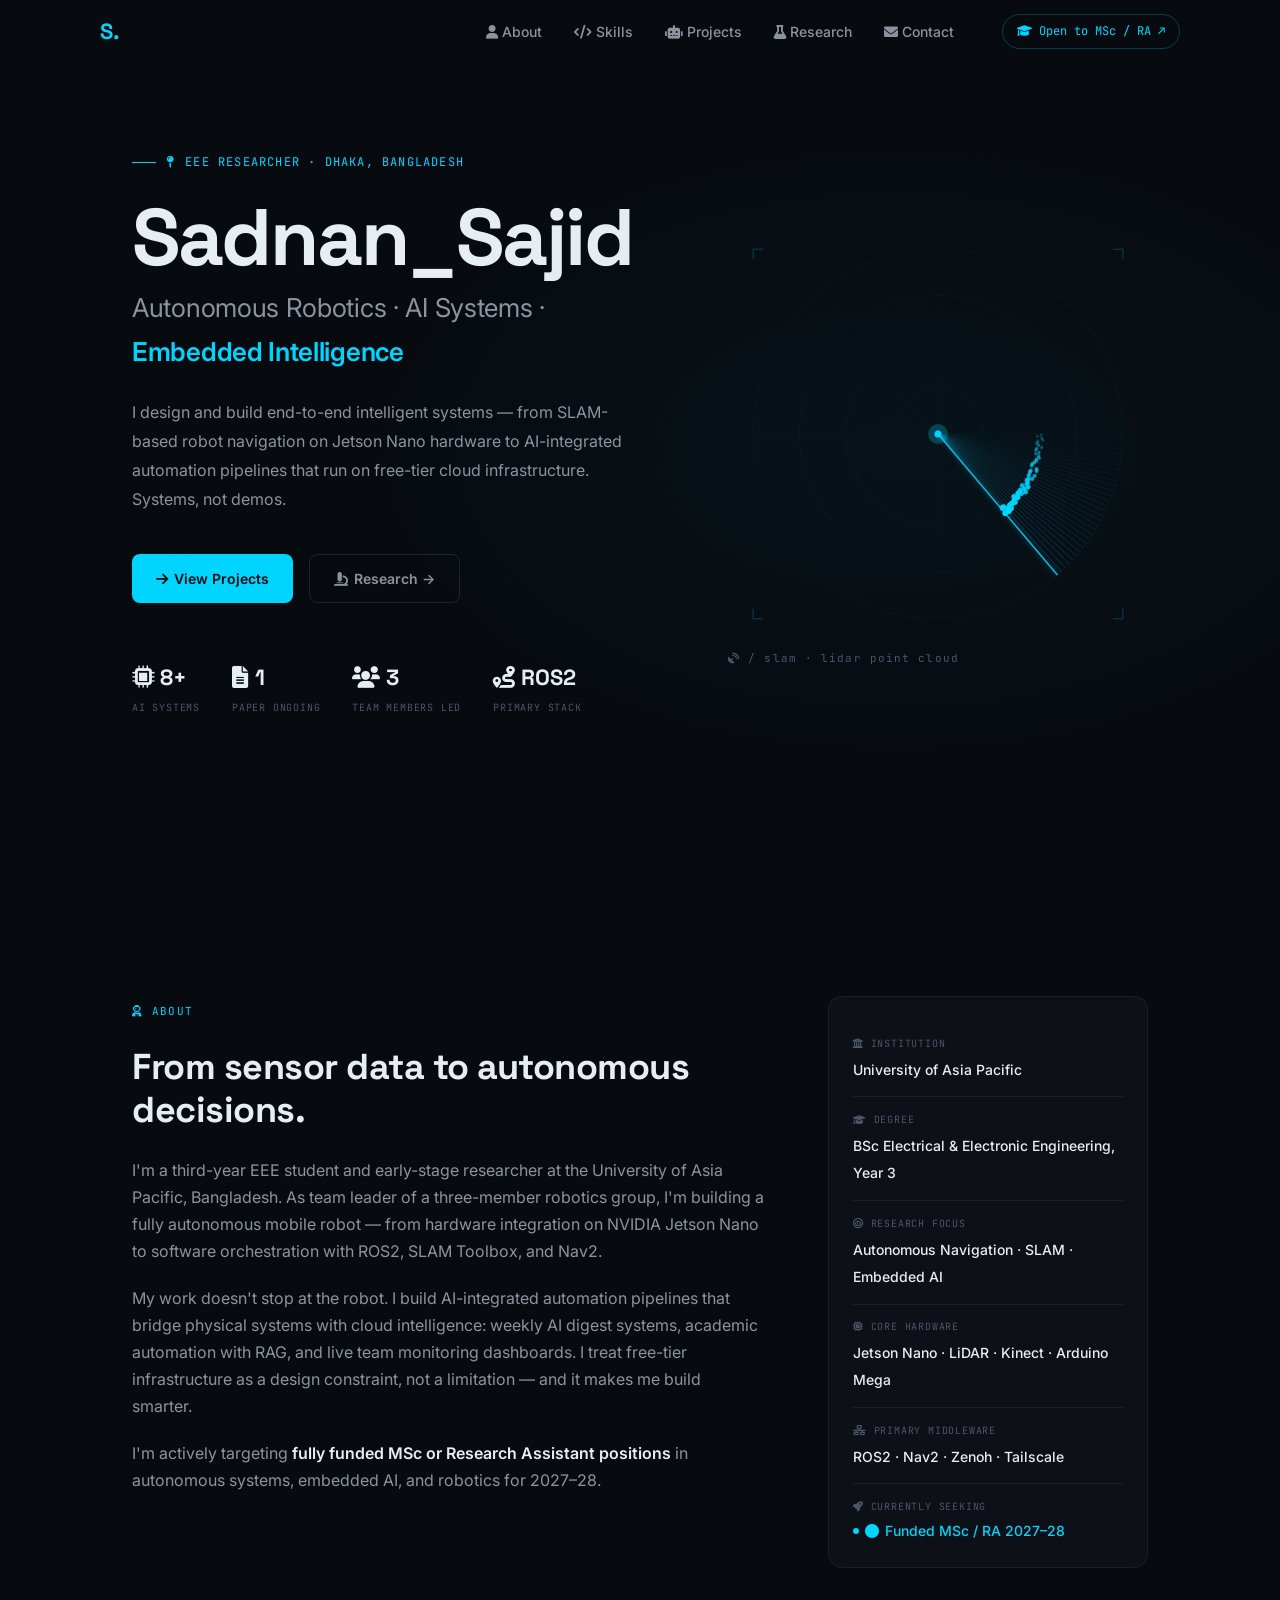
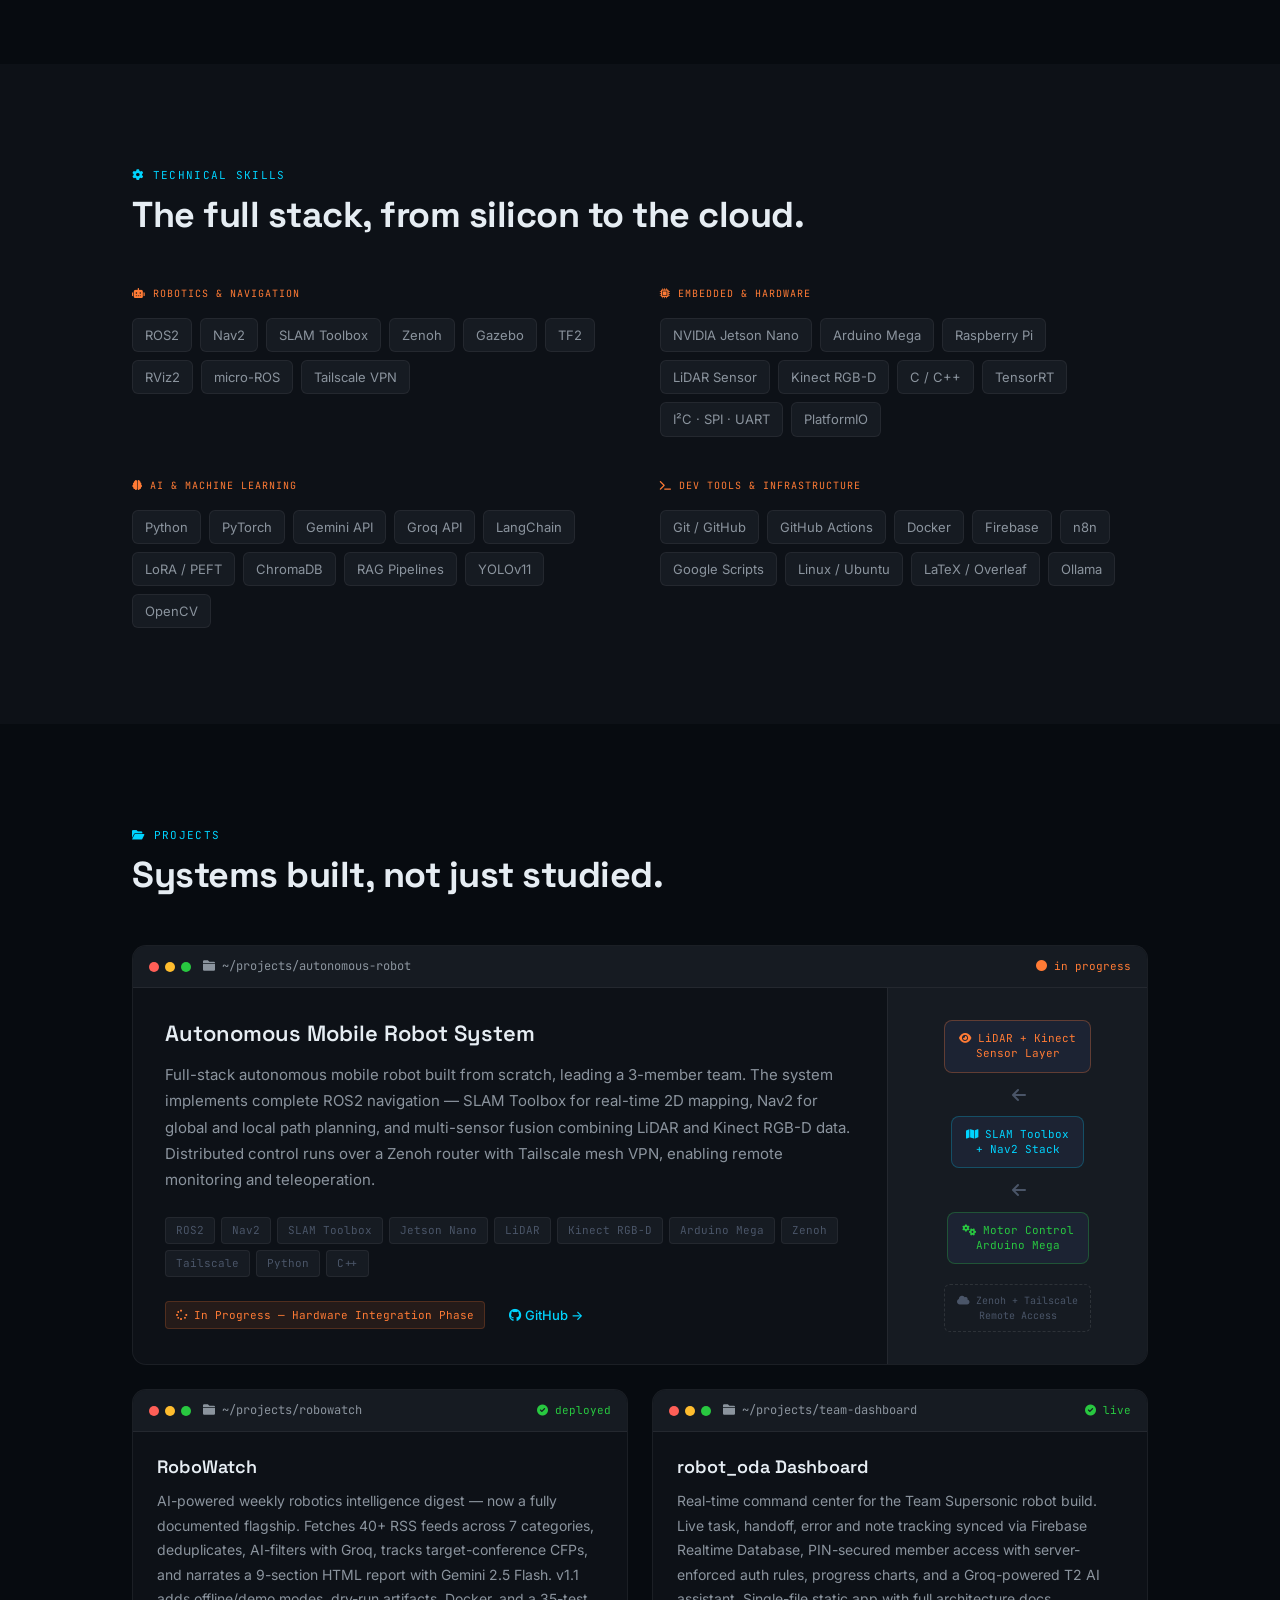
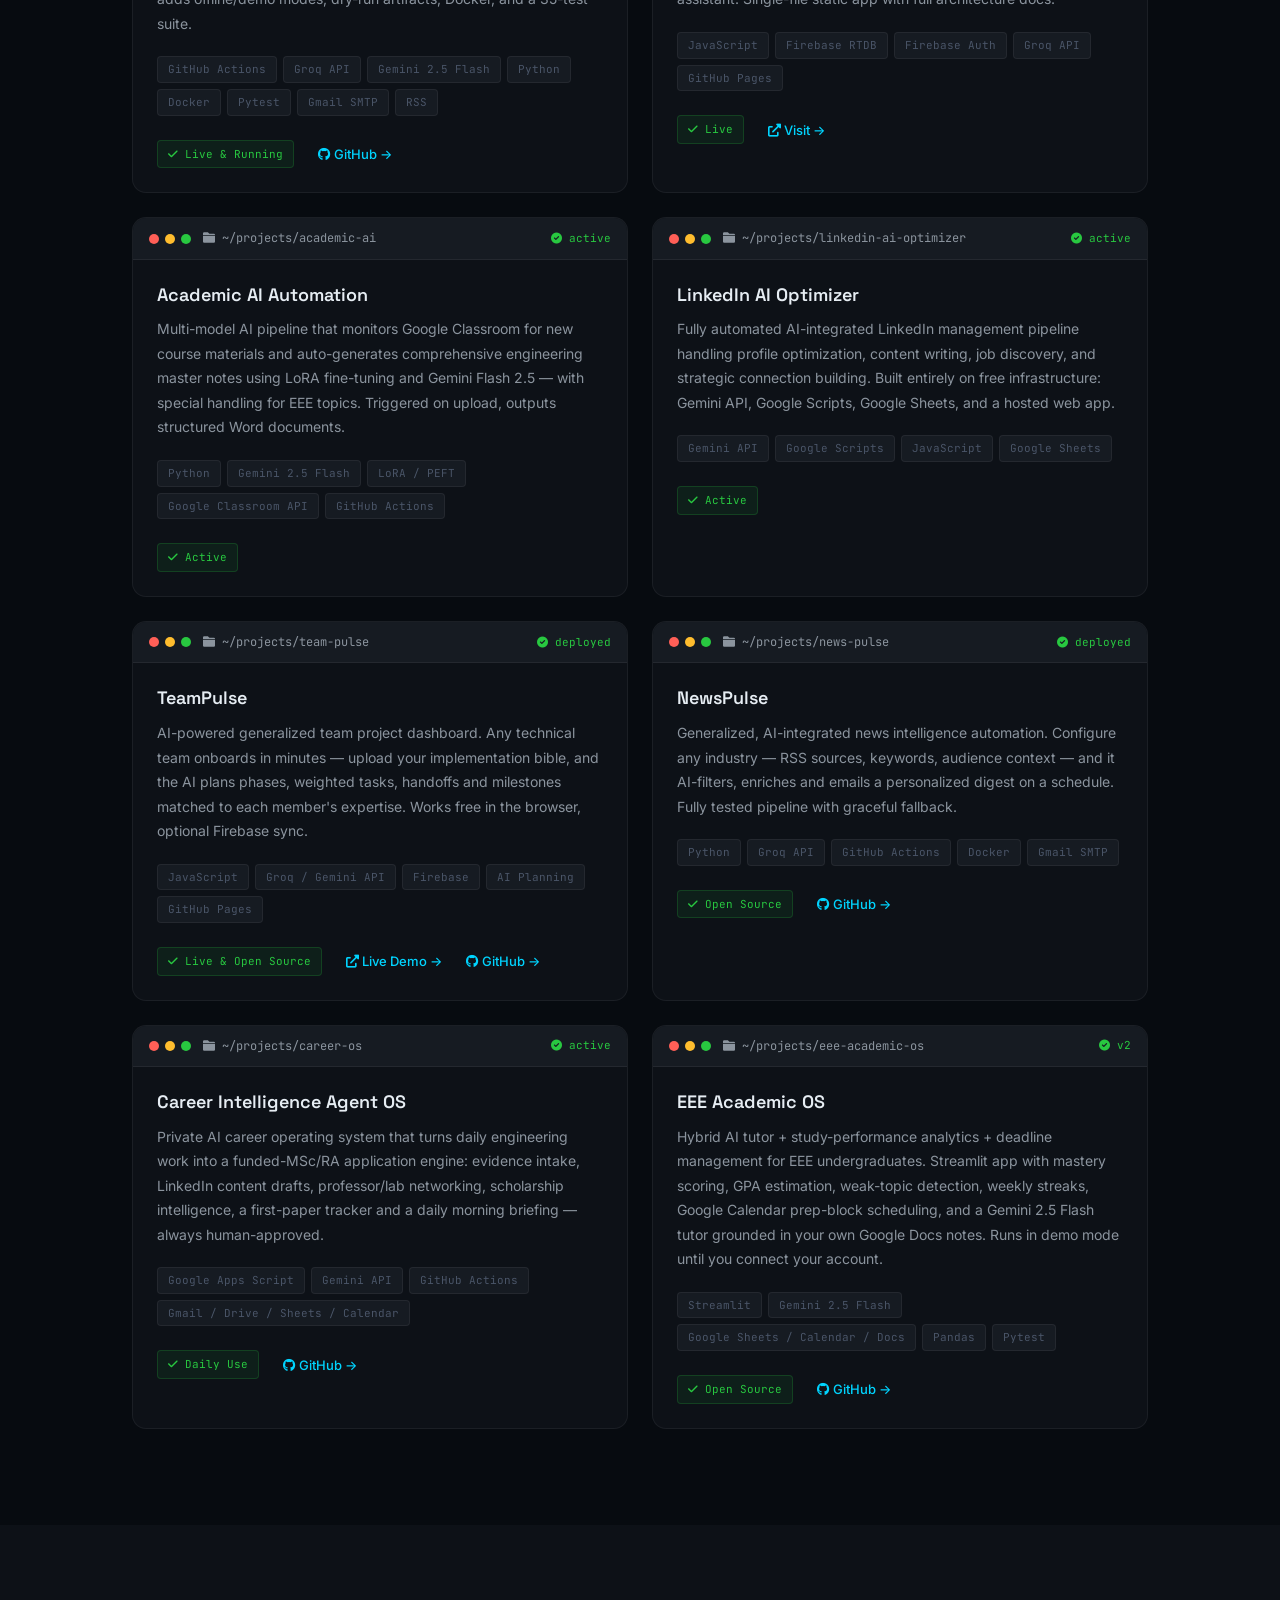
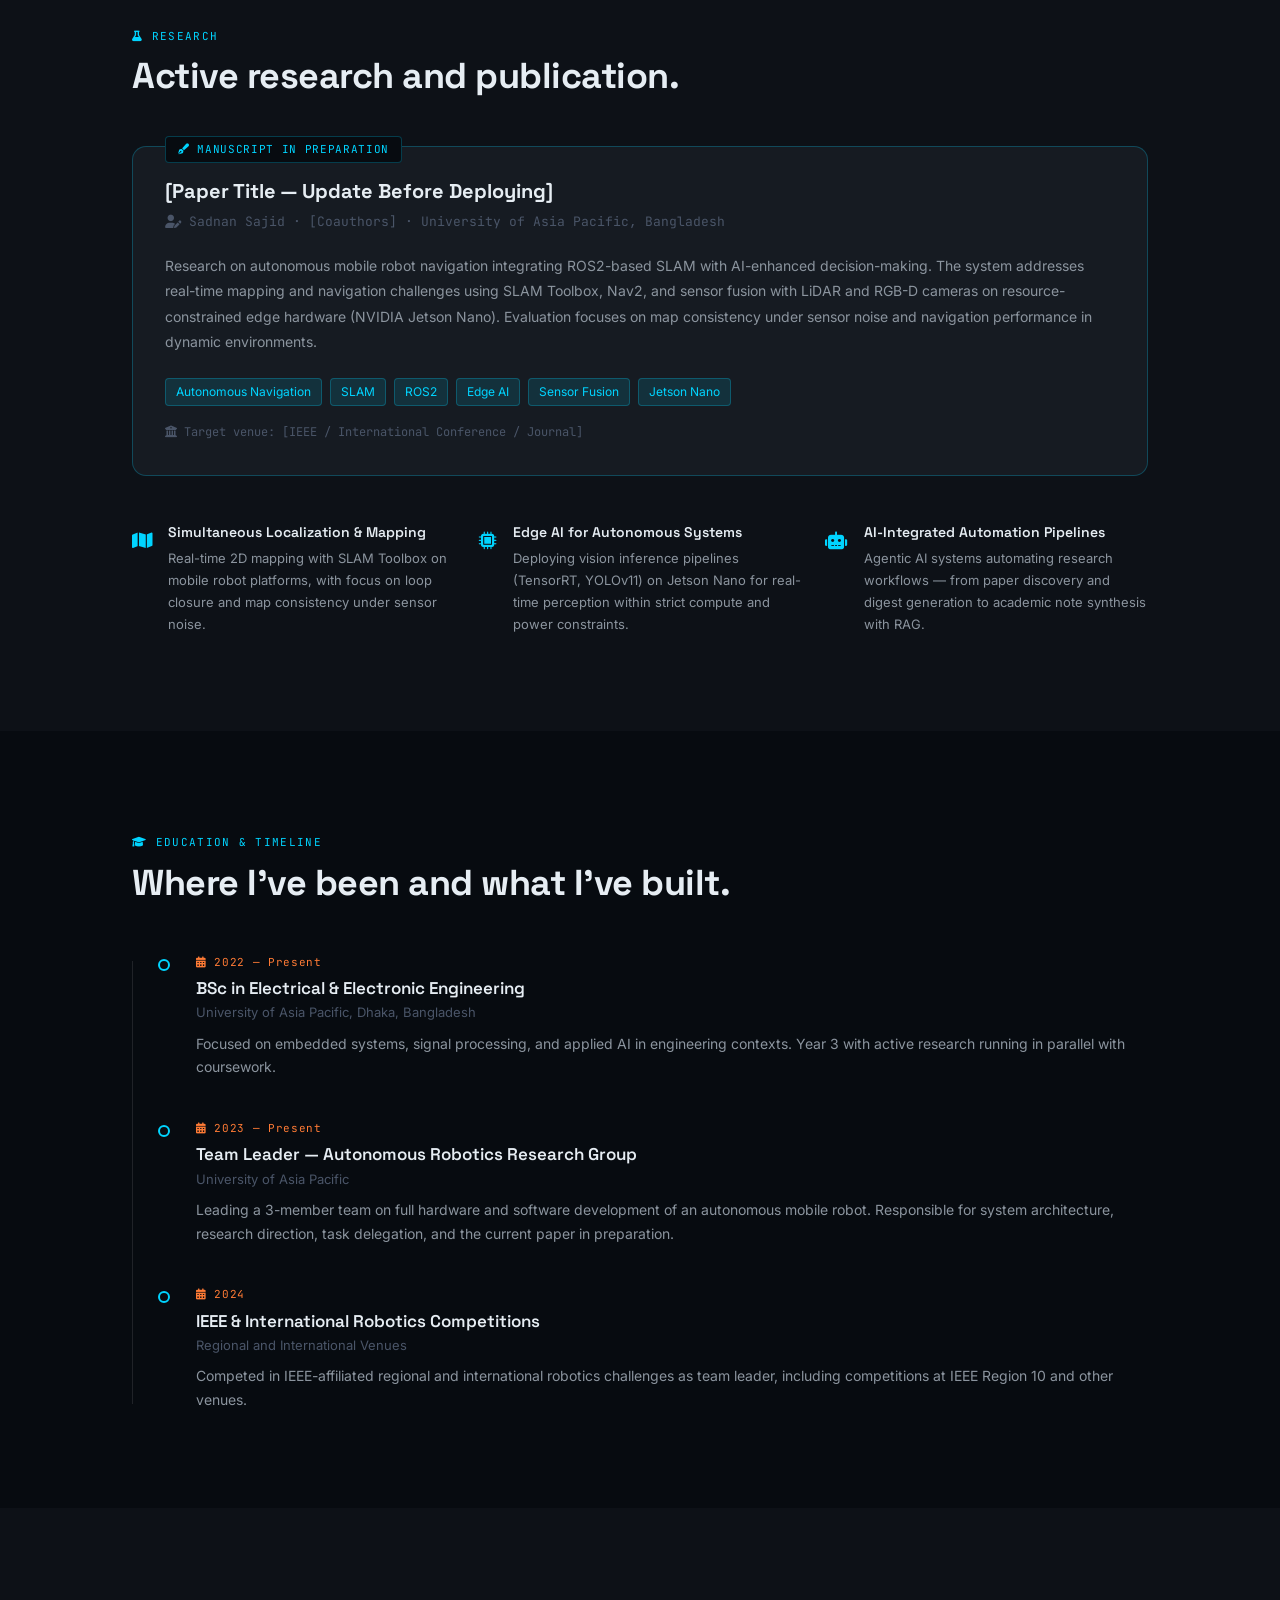
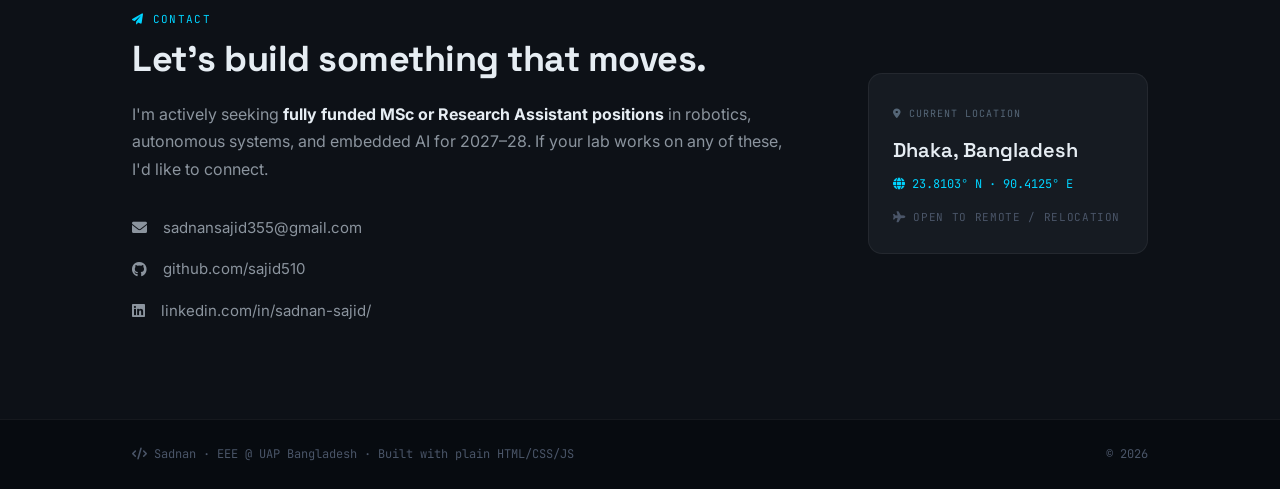
==== commit 63a4b28f: "feat: flagship updates — RoboWatch v1.1, robot_oda Dashboard, EEE Academic OS v2; AI systems 8+" ====
--- a/index.html
+++ b/index.html
@@ -60,7 +60,7 @@
                 </div>
                 <div class="hero-stats">
                     <div class="stat">
-                        <span class="stat-num"><i class="fas fa-microchip" aria-hidden="true"></i> 7+</span>
+                        <span class="stat-num"><i class="fas fa-microchip" aria-hidden="true"></i> 8+</span>
                         <span class="stat-label mono">AI Systems</span>
                     </div>
                     <div class="stat">
@@ -216,9 +216,9 @@
                     </div>
                     <div class="pc-body">
                         <h3>RoboWatch</h3>
-                        <p>Automated weekly robotics intelligence digest. Aggregates 30+ RSS and news feeds, filters relevance with a Groq LLM, drafts the weekly narrative with Gemini 2.5 Flash, and emails formatted HTML reports every Friday covering industry updates, open scholarships, paper submission deadlines, and global competitions.</p>
-                        <div class="project-tags">
-                            <span>GitHub Actions</span><span>Groq API</span><span>Gemini 2.5 Flash</span><span>Python</span><span>Gmail SMTP</span><span>RSS</span>
+                        <p>AI-powered weekly robotics intelligence digest — now a fully documented flagship. Fetches 40+ RSS feeds across 7 categories, deduplicates, AI-filters with Groq, tracks target-conference CFPs, and narrates a 9-section HTML report with Gemini 2.5 Flash. v1.1 adds offline/demo modes, dry-run artifacts, Docker, and a 35-test suite.</p>
+                        <div class="project-tags">
+                            <span>GitHub Actions</span><span>Groq API</span><span>Gemini 2.5 Flash</span><span>Python</span><span>Docker</span><span>Pytest</span><span>Gmail SMTP</span><span>RSS</span>
                         </div>
                         <div class="project-meta">
                             <span class="status-badge deployed mono"><i class="fas fa-check" aria-hidden="true"></i> Live &amp; Running</span>
@@ -234,10 +234,10 @@
                         <span class="terminal-status deployed mono"><i class="fas fa-check-circle" aria-hidden="true"></i> live</span>
                     </div>
                     <div class="pc-body">
-                        <h3>AI Team Dashboard</h3>
-                        <p>Live robotics project monitoring dashboard for the 3-member team. Tracks individual and team progress, manages issues and to-dos, supports note-taking, and embeds a Groq-powered AI assistant for real-time implementation help. Backend runs on Firebase.</p>
-                        <div class="project-tags">
-                            <span>JavaScript</span><span>Firebase</span><span>Groq API</span><span>GitHub Pages</span>
+                        <h3>robot_oda Dashboard</h3>
+                        <p>Real-time command center for the Team Supersonic robot build. Live task, handoff, error and note tracking synced via Firebase Realtime Database, PIN-secured member access with server-enforced auth rules, progress charts, and a Groq-powered T2 AI assistant. Single-file static app with full architecture docs.</p>
+                        <div class="project-tags">
+                            <span>JavaScript</span><span>Firebase RTDB</span><span>Firebase Auth</span><span>Groq API</span><span>GitHub Pages</span>
                         </div>
                         <div class="project-meta">
                             <span class="status-badge deployed mono"><i class="fas fa-check" aria-hidden="true"></i> Live</span>
@@ -336,6 +336,25 @@
                         <div class="project-meta">
                             <span class="status-badge deployed mono"><i class="fas fa-check" aria-hidden="true"></i> Daily Use</span>
                             <a href="https://github.com/sajid510/career-intelligence-agent-os" class="project-link" target="_blank" rel="noopener"><i class="fab fa-github" aria-hidden="true"></i> GitHub →</a>
+                        </div>
+                    </div>
+                </div>
+
+                <div class="project-card reveal reveal-delay-7">
+                    <div class="terminal-bar">
+                        <div class="terminal-dots"><span></span><span></span><span></span></div>
+                        <span class="terminal-path mono"><i class="fas fa-folder" aria-hidden="true"></i> ~/projects/eee-academic-os</span>
+                        <span class="terminal-status deployed mono"><i class="fas fa-check-circle" aria-hidden="true"></i> v2</span>
+                    </div>
+                    <div class="pc-body">
+                        <h3>EEE Academic OS</h3>
+                        <p>Hybrid AI tutor + study-performance analytics + deadline management for EEE undergraduates. Streamlit app with mastery scoring, GPA estimation, weak-topic detection, weekly streaks, Google Calendar prep-block scheduling, and a Gemini 2.5 Flash tutor grounded in your own Google Docs notes. Runs in demo mode until you connect your account.</p>
+                        <div class="project-tags">
+                            <span>Streamlit</span><span>Gemini 2.5 Flash</span><span>Google Sheets / Calendar / Docs</span><span>Pandas</span><span>Pytest</span>
+                        </div>
+                        <div class="project-meta">
+                            <span class="status-badge deployed mono"><i class="fas fa-check" aria-hidden="true"></i> Open Source</span>
+                            <a href="https://github.com/sajid510/EEE_Academic_OS" class="project-link" target="_blank" rel="noopener"><i class="fab fa-github" aria-hidden="true"></i> GitHub →</a>
                         </div>
                     </div>
                 </div>
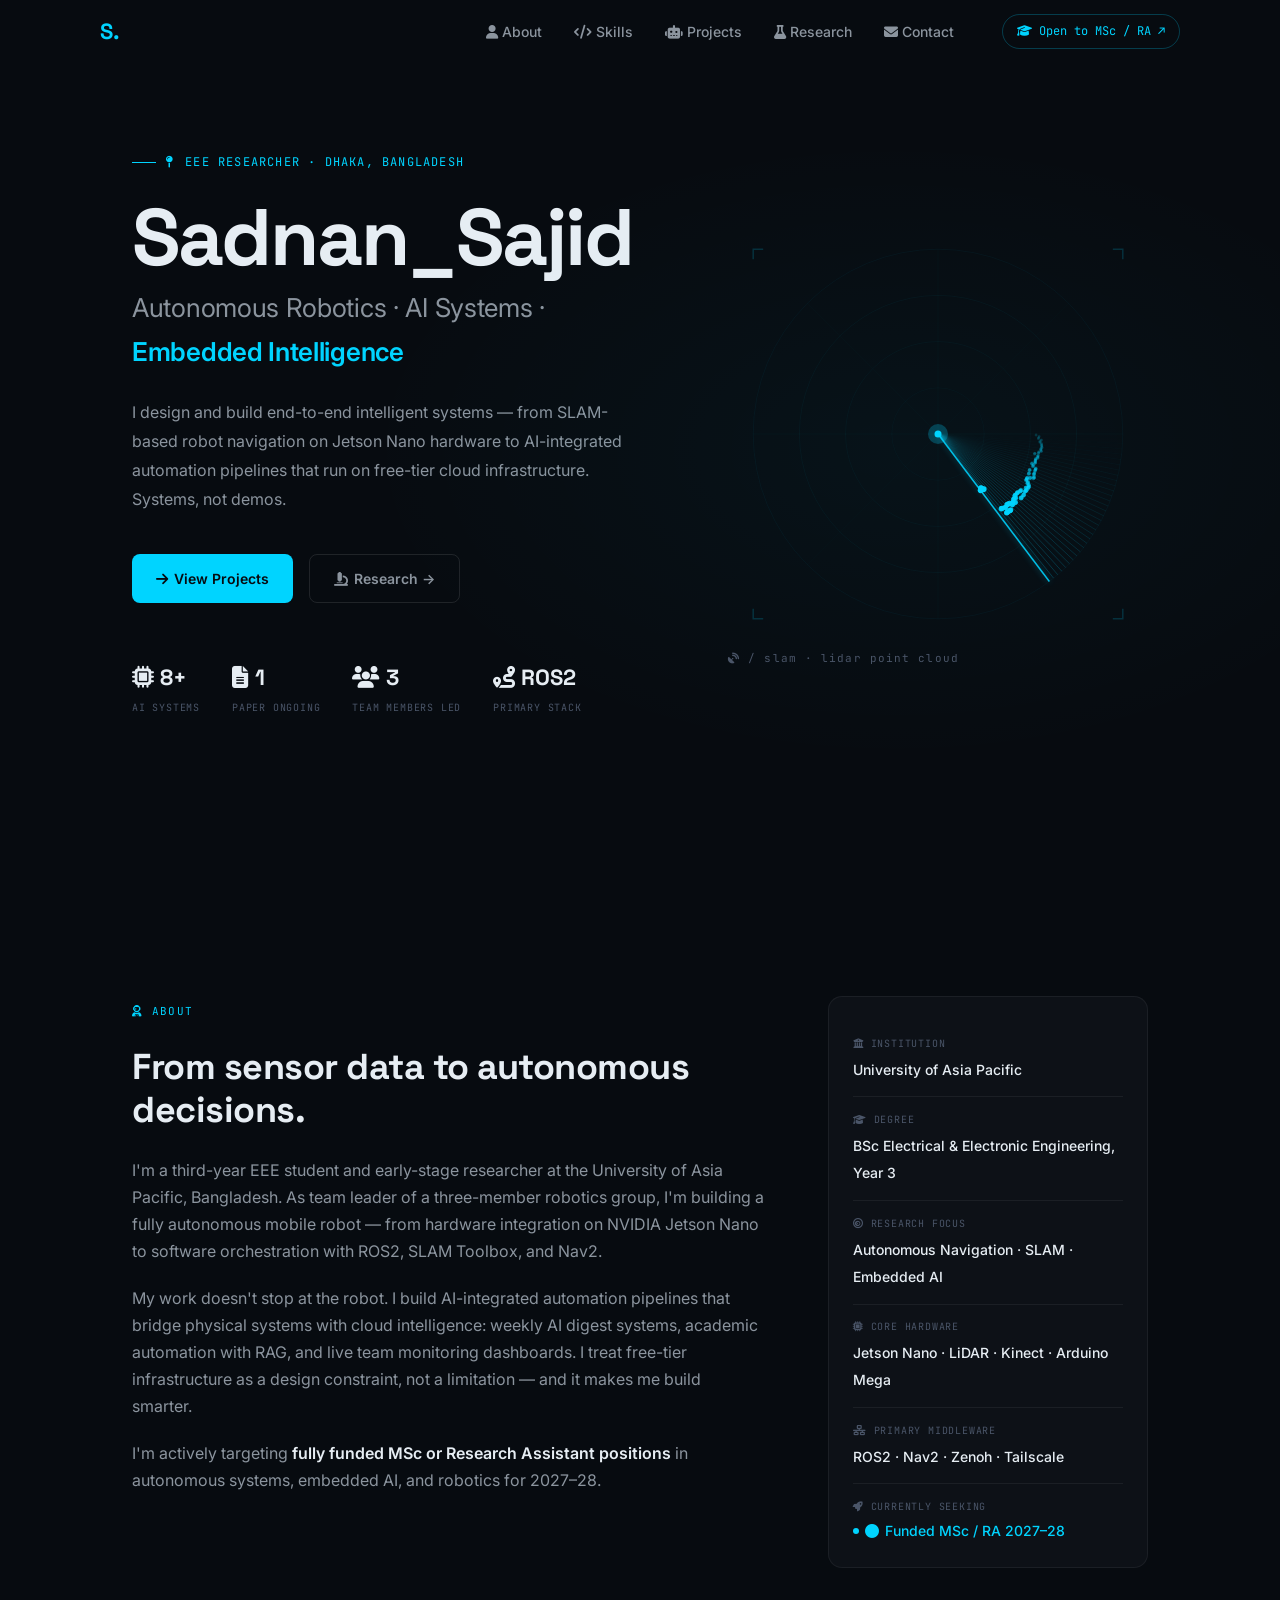
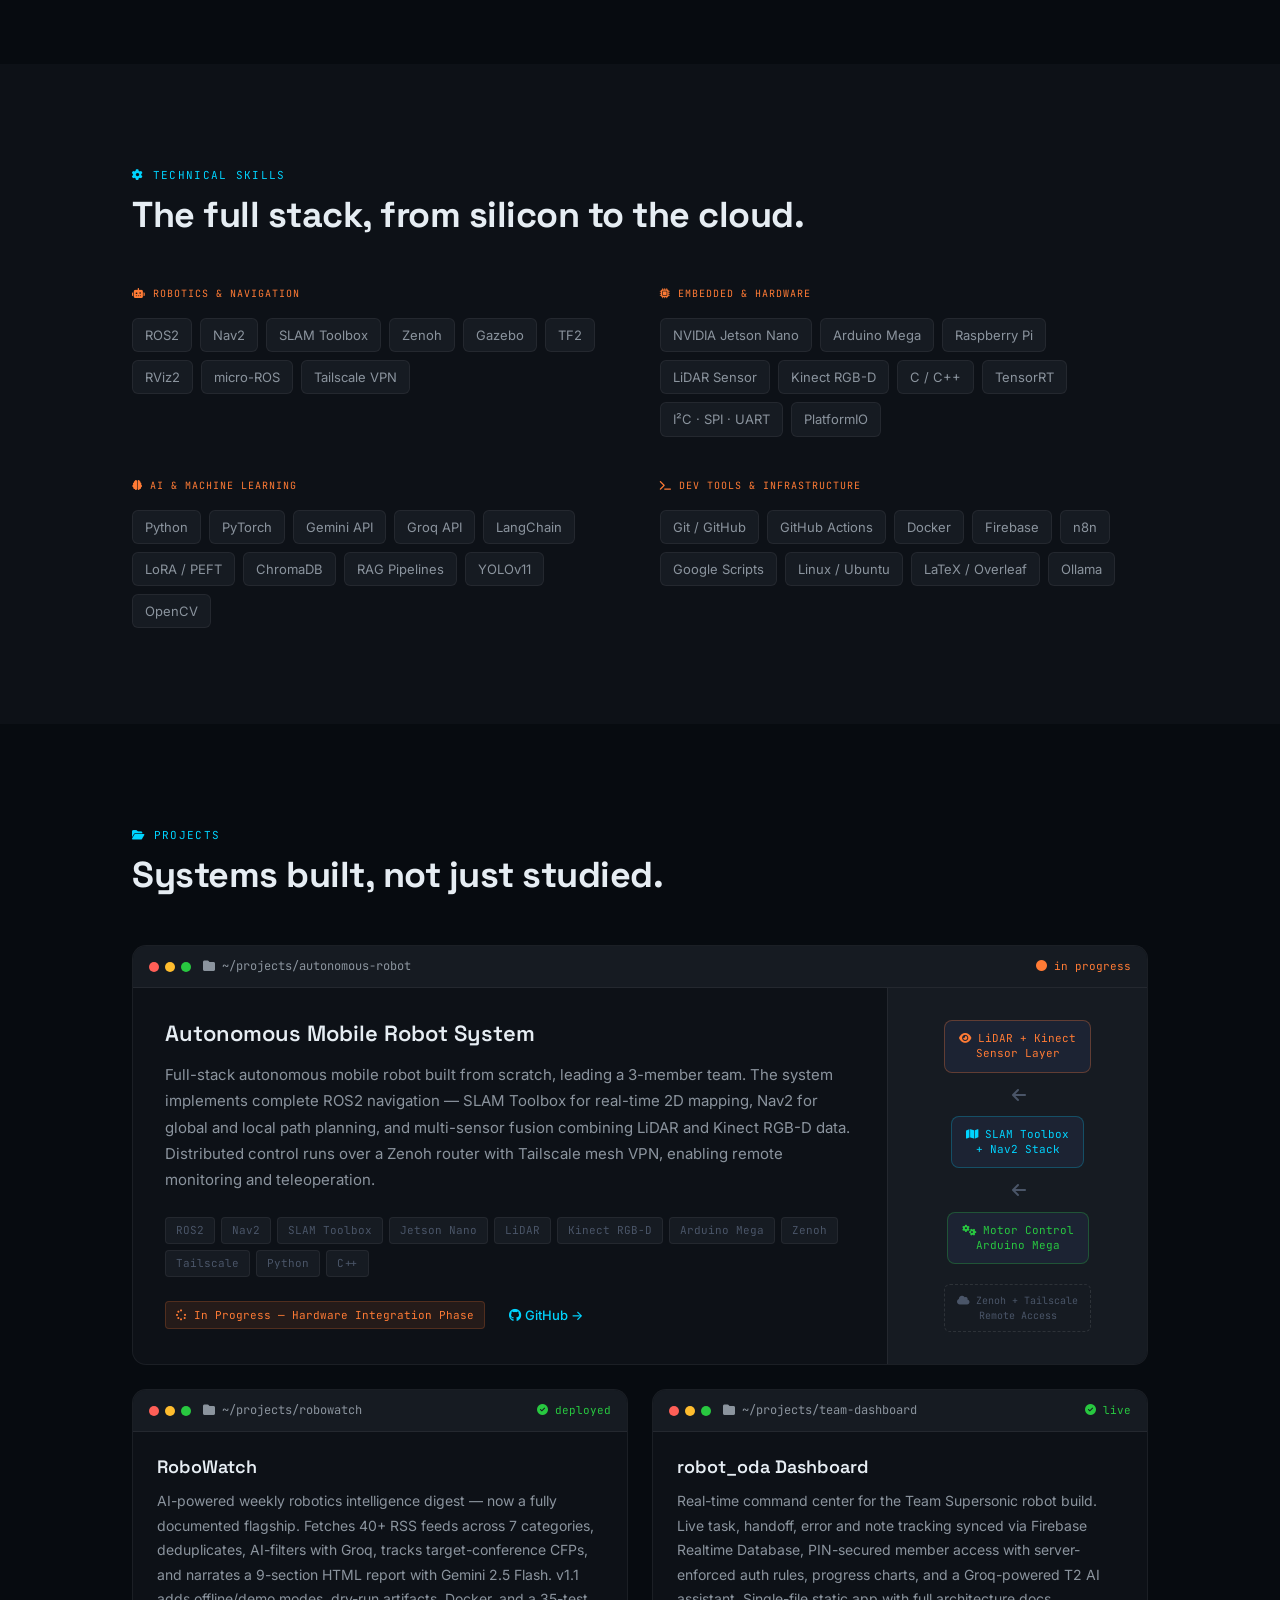
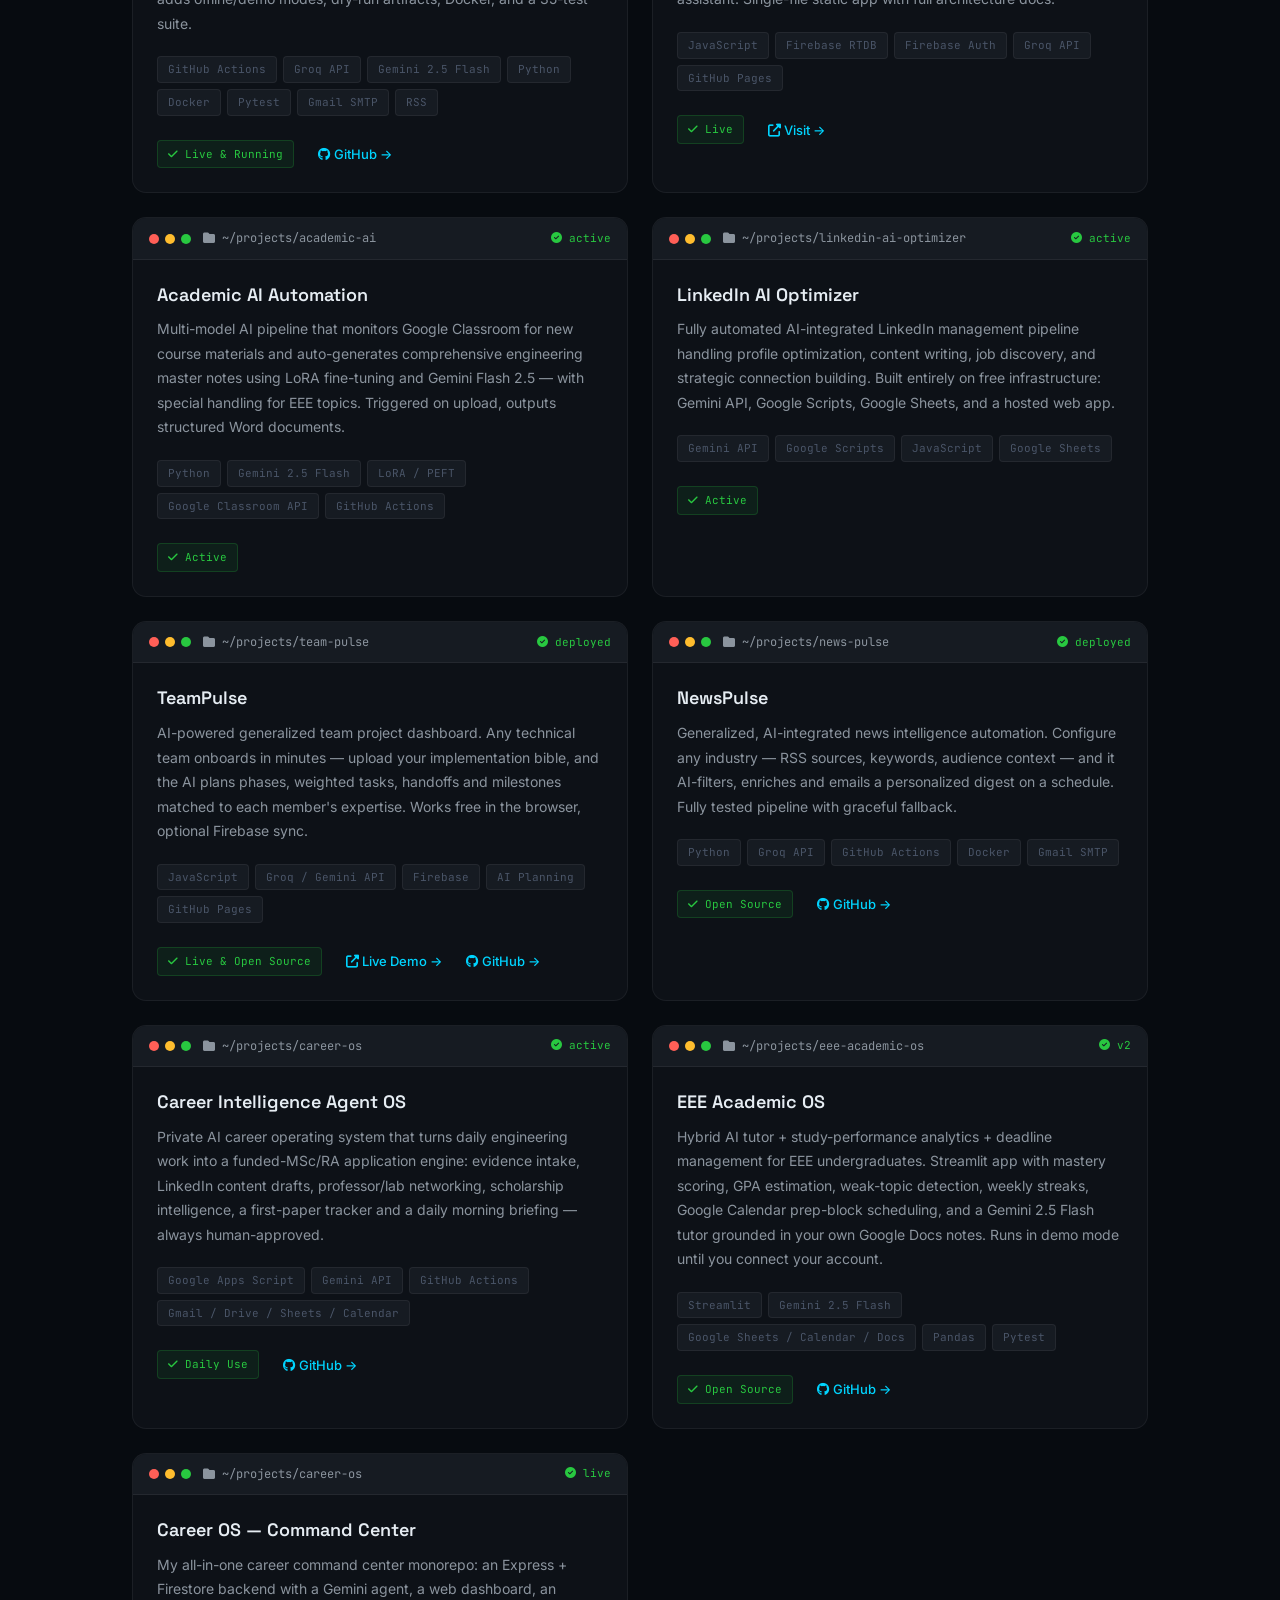
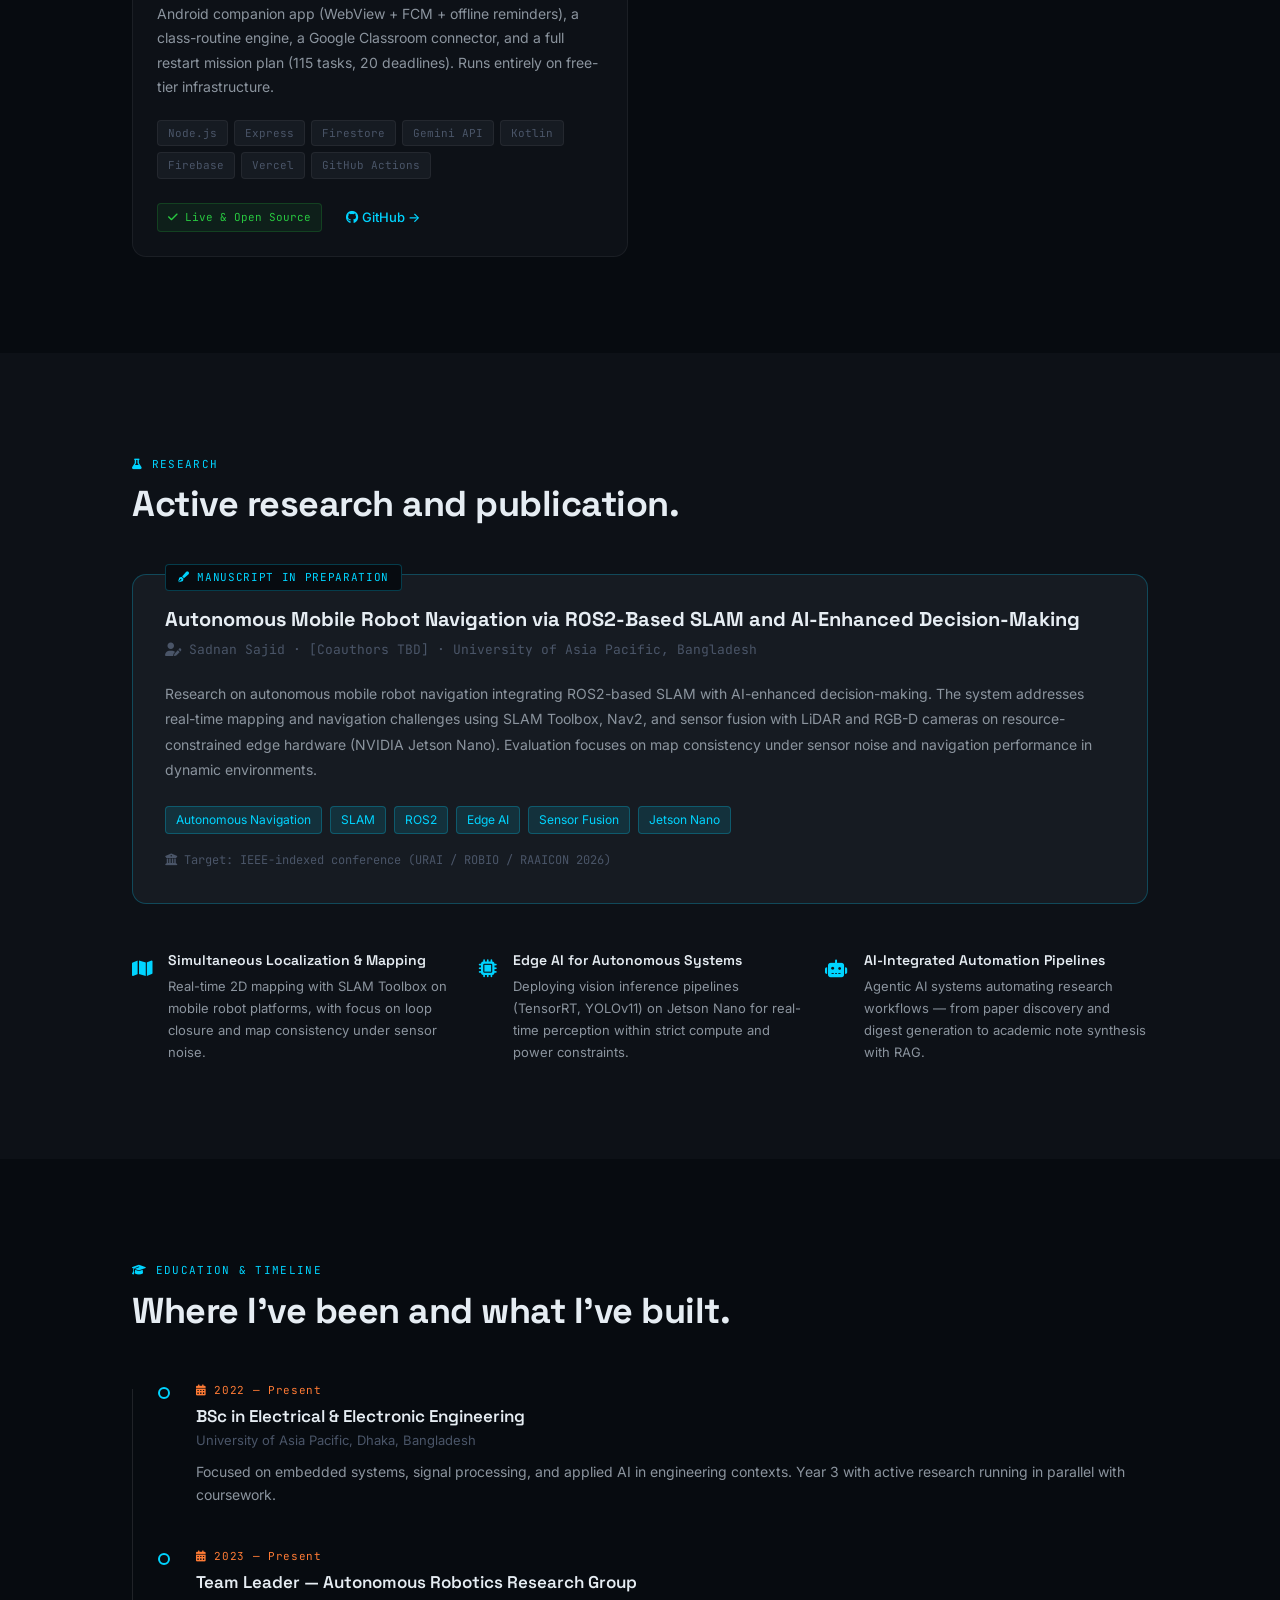
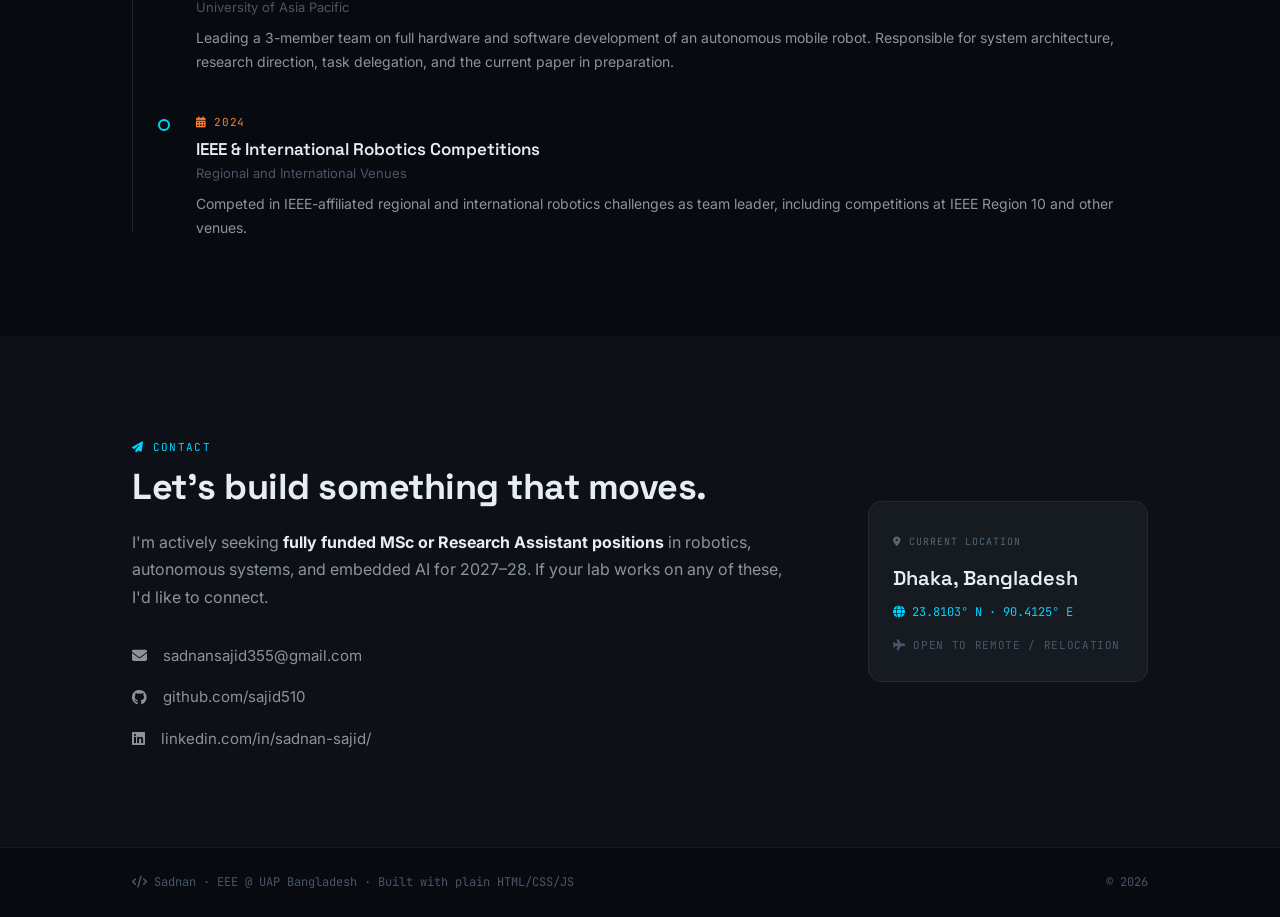
==== commit 642b8428: "fix: professional polish pass - replace 521KB malformed favicon (PNG-as-.ico) with a 440-byte real P" ====
--- a/index.html
+++ b/index.html
@@ -8,8 +8,8 @@
     <meta property="og:title" content="Sadnan — Robotics Researcher" />
     <meta property="og:description" content="Building intelligent systems that navigate the physical world." />
 
-    <!-- Font Awesome 6 (free) -->
-    <link rel="stylesheet" href="https://cdnjs.cloudflare.com/ajax/libs/font-awesome/6.0.0-beta3/css/all.min.css" />
+    <!-- Font Awesome 6 (stable) -->
+    <link rel="stylesheet" href="https://cdnjs.cloudflare.com/ajax/libs/font-awesome/6.5.2/css/all.min.css" />
 
     <!-- Google Fonts -->
     <link rel="preconnect" href="https://fonts.googleapis.com" />
@@ -20,7 +20,7 @@
     <link rel="stylesheet" href="css/style.css" />
 
     <!-- Favicon -->
-    <link rel="icon" href="favicon.ico" type="image/x-icon" />
+    <link rel="icon" href="favicon.png" type="image/png" />
 </head>
 <body>
 
@@ -28,7 +28,7 @@
     <nav id="main-nav">
         <div class="nav-inner">
             <a href="#hero" class="nav-logo">S.</a>
-            <ul class="nav-links">
+            <ul class="nav-links" id="nav-links">
                 <li><a href="#about" data-section="about"><i class="fas fa-user" aria-hidden="true"></i> About</a></li>
                 <li><a href="#skills" data-section="skills"><i class="fas fa-code" aria-hidden="true"></i> Skills</a></li>
                 <li><a href="#projects" data-section="projects"><i class="fas fa-robot" aria-hidden="true"></i> Projects</a></li>
@@ -36,6 +36,9 @@
                 <li><a href="#contact" data-section="contact"><i class="fas fa-envelope" aria-hidden="true"></i> Contact</a></li>
             </ul>
             <a href="#contact" class="nav-cta"><i class="fas fa-graduation-cap" aria-hidden="true"></i> Open to MSc / RA ↗</a>
+            <button class="nav-toggle" id="nav-toggle" aria-label="Toggle menu" aria-expanded="false">
+                <i class="fas fa-bars" aria-hidden="true"></i>
+            </button>
         </div>
     </nav>
 
@@ -358,11 +361,27 @@
                         </div>
                     </div>
                 </div>
-            </div>
-        </div>
-    </section>
-
-    <!-- ─── RESEARCH ─── -->
+                <div class="project-card reveal reveal-delay-8">
+                    <div class="terminal-bar">
+                        <div class="terminal-dots"><span></span><span></span><span></span></div>
+                        <span class="terminal-path mono"><i class="fas fa-folder" aria-hidden="true"></i> ~/projects/career-os</span>
+                        <span class="terminal-status deployed mono"><i class="fas fa-check-circle" aria-hidden="true"></i> live</span>
+                    </div>
+                    <div class="pc-body">
+                        <h3>Career OS — Command Center</h3>
+                        <p>My all-in-one career command center monorepo: an Express + Firestore backend with a Gemini agent, a web dashboard, an Android companion app (WebView + FCM + offline reminders), a class-routine engine, a Google Classroom connector, and a full restart mission plan (115 tasks, 20 deadlines). Runs entirely on free-tier infrastructure.</p>
+                        <div class="project-tags">
+                            <span>Node.js</span><span>Express</span><span>Firestore</span><span>Gemini API</span><span>Kotlin</span><span>Firebase</span><span>Vercel</span><span>GitHub Actions</span>
+                        </div>
+                        <div class="project-meta">
+                            <span class="status-badge deployed mono"><i class="fas fa-check" aria-hidden="true"></i> Live &amp; Open Source</span>
+                            <a href="https://github.com/sajid510/career-os" class="project-link" target="_blank" rel="noopener"><i class="fab fa-github" aria-hidden="true"></i> GitHub →</a>
+                        </div>
+                    </div>
+                </div>
+            </div>
+        </div>
+    </section>
     <section id="research">
         <div class="container">
             <span class="section-tag mono reveal"><i class="fas fa-flask" aria-hidden="true"></i> research</span>
@@ -371,13 +390,13 @@
             <div class="paper-card reveal">
                 <div class="paper-badge mono"><i class="fas fa-pen-fancy" aria-hidden="true"></i> Manuscript In Preparation</div>
                 <div class="paper-content">
-                    <h3>[Paper Title — Update Before Deploying]</h3>
-                    <span class="paper-authors mono"><i class="fas fa-user-edit" aria-hidden="true"></i> Sadnan Sajid · [Coauthors] · University of Asia Pacific, Bangladesh</span>
+                    <h3>Autonomous Mobile Robot Navigation via ROS2-Based SLAM and AI-Enhanced Decision-Making</h3>
+                    <span class="paper-authors mono"><i class="fas fa-user-edit" aria-hidden="true"></i> Sadnan Sajid · [Coauthors TBD] · University of Asia Pacific, Bangladesh</span>
                     <p class="paper-abstract">Research on autonomous mobile robot navigation integrating ROS2-based SLAM with AI-enhanced decision-making. The system addresses real-time mapping and navigation challenges using SLAM Toolbox, Nav2, and sensor fusion with LiDAR and RGB-D cameras on resource-constrained edge hardware (NVIDIA Jetson Nano). Evaluation focuses on map consistency under sensor noise and navigation performance in dynamic environments.</p>
                     <div class="paper-tags">
                         <span>Autonomous Navigation</span><span>SLAM</span><span>ROS2</span><span>Edge AI</span><span>Sensor Fusion</span><span>Jetson Nano</span>
                     </div>
-                    <span class="paper-venue mono"><i class="fas fa-building-columns" aria-hidden="true"></i> Target venue: [IEEE / International Conference / Journal]</span>
+                    <span class="paper-venue mono"><i class="fas fa-building-columns" aria-hidden="true"></i> Target: IEEE-indexed conference (URAI / ROBIO / RAAICON 2026)</span>
                 </div>
             </div>
 
--- a/css/style.css
+++ b/css/style.css
@@ -129,6 +129,26 @@
   background: var(--accent-glow);
 }
 
+/* Mobile nav toggle (hidden on desktop) */
+.nav-toggle {
+  display: none;
+  background: none;
+  border: 1px solid var(--border2);
+  border-radius: var(--radius);
+  color: var(--text2);
+  font-size: 18px;
+  width: 40px;
+  height: 40px;
+  cursor: pointer;
+  align-items: center;
+  justify-content: center;
+  transition: color 0.2s, border-color 0.2s;
+}
+.nav-toggle:hover {
+  color: var(--accent);
+  border-color: var(--accent-border);
+}
+
 /* HERO */
 #hero {
   min-height: 100vh;
@@ -911,6 +931,25 @@
   }
   .nav-links {
     display: none;
+    flex-direction: column;
+    gap: 2px;
+    position: absolute;
+    top: 64px;
+    left: 0;
+    right: 0;
+    background: rgba(7, 11, 16, 0.98);
+    border-bottom: 1px solid var(--border);
+    padding: 0.75rem 1.5rem 1.25rem;
+    margin: 0;
+  }
+  .nav-links.open {
+    display: flex;
+  }
+  .nav-links a {
+    padding: 0.7rem 0.5rem;
+  }
+  .nav-toggle {
+    display: inline-flex;
   }
 }
 
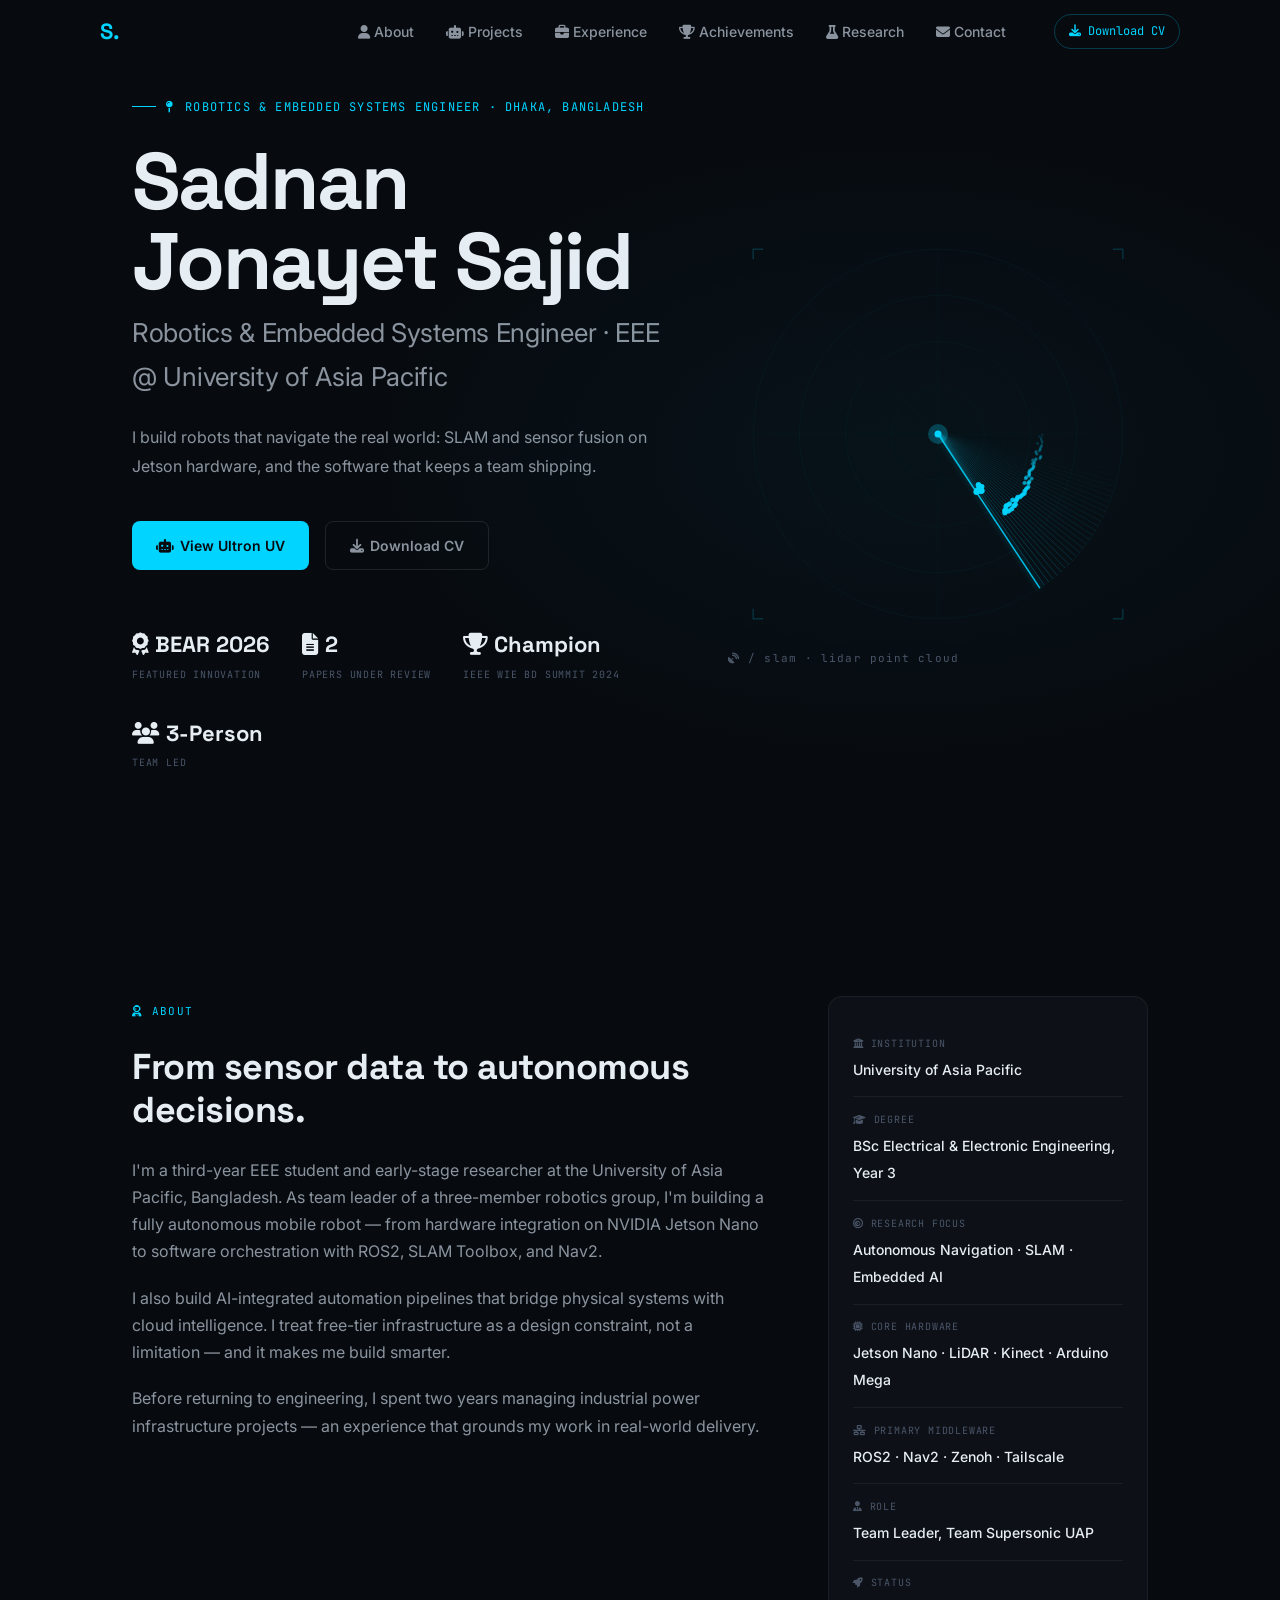
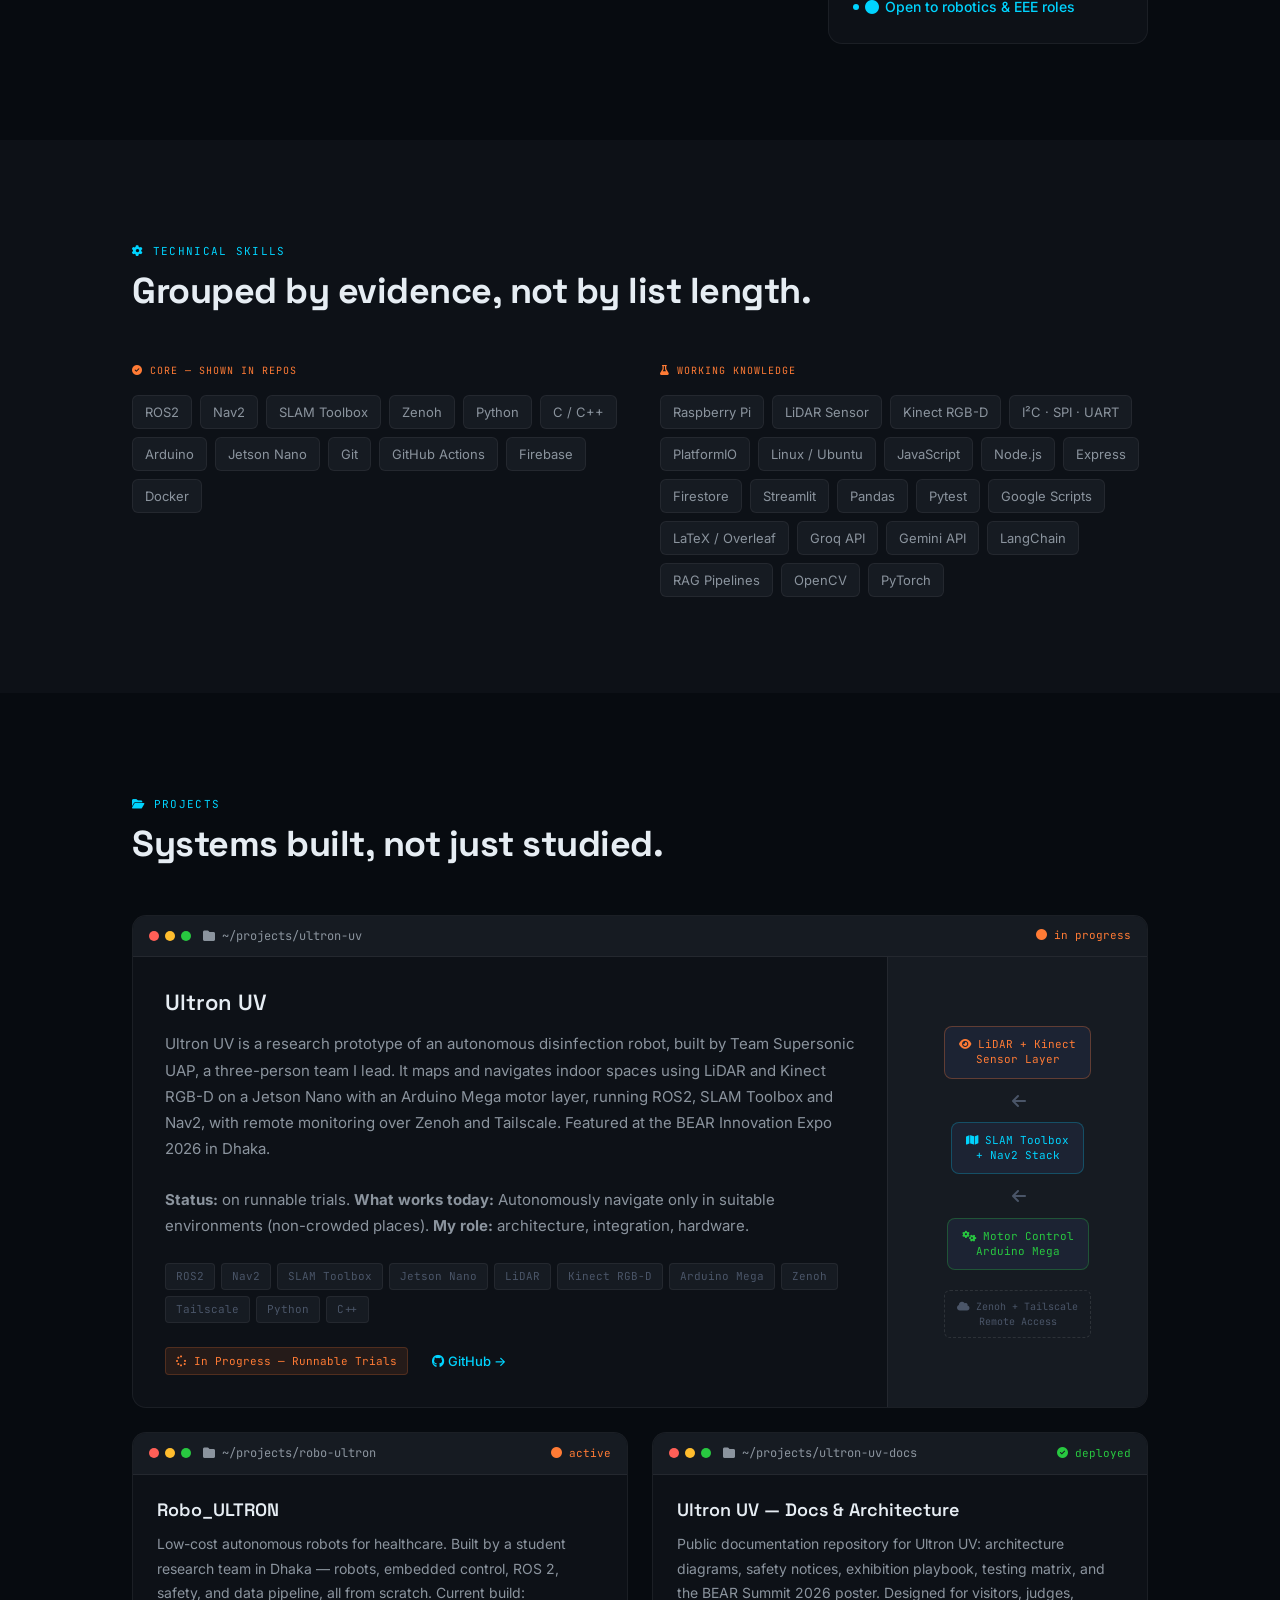
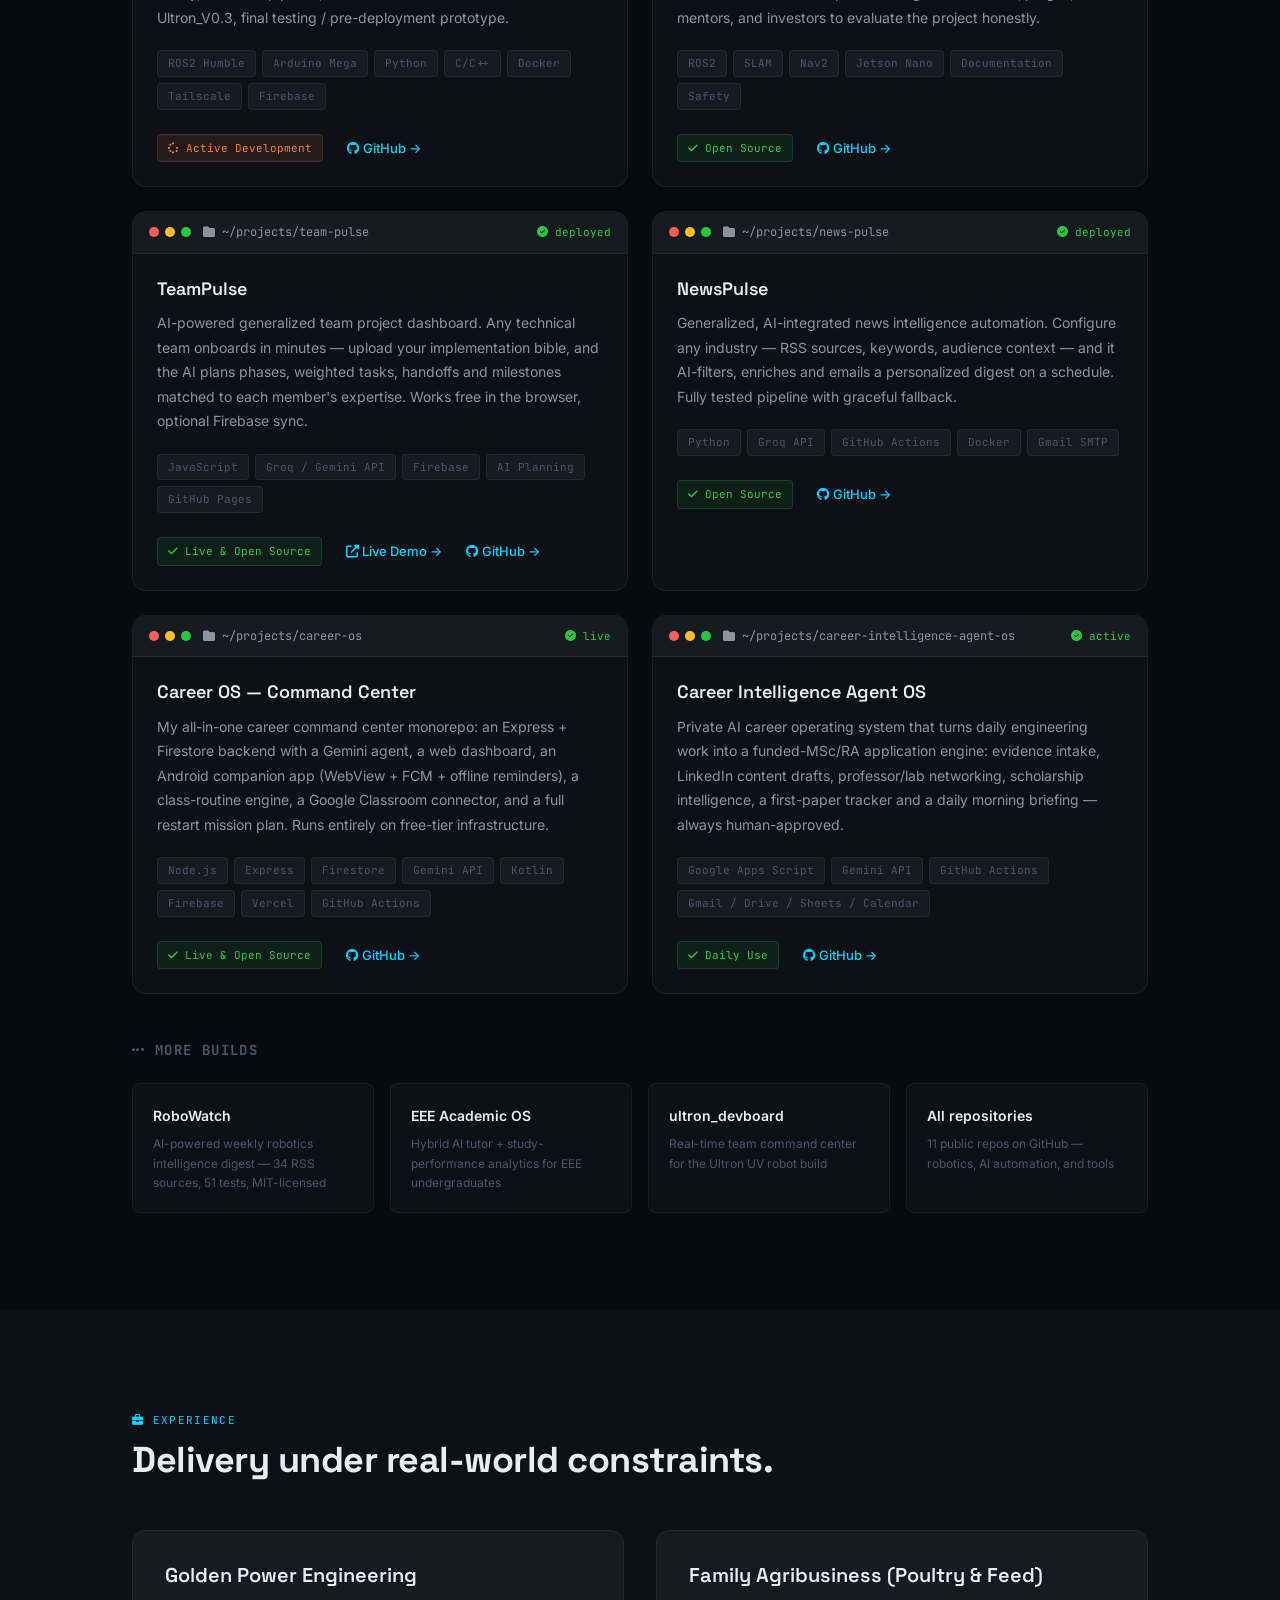
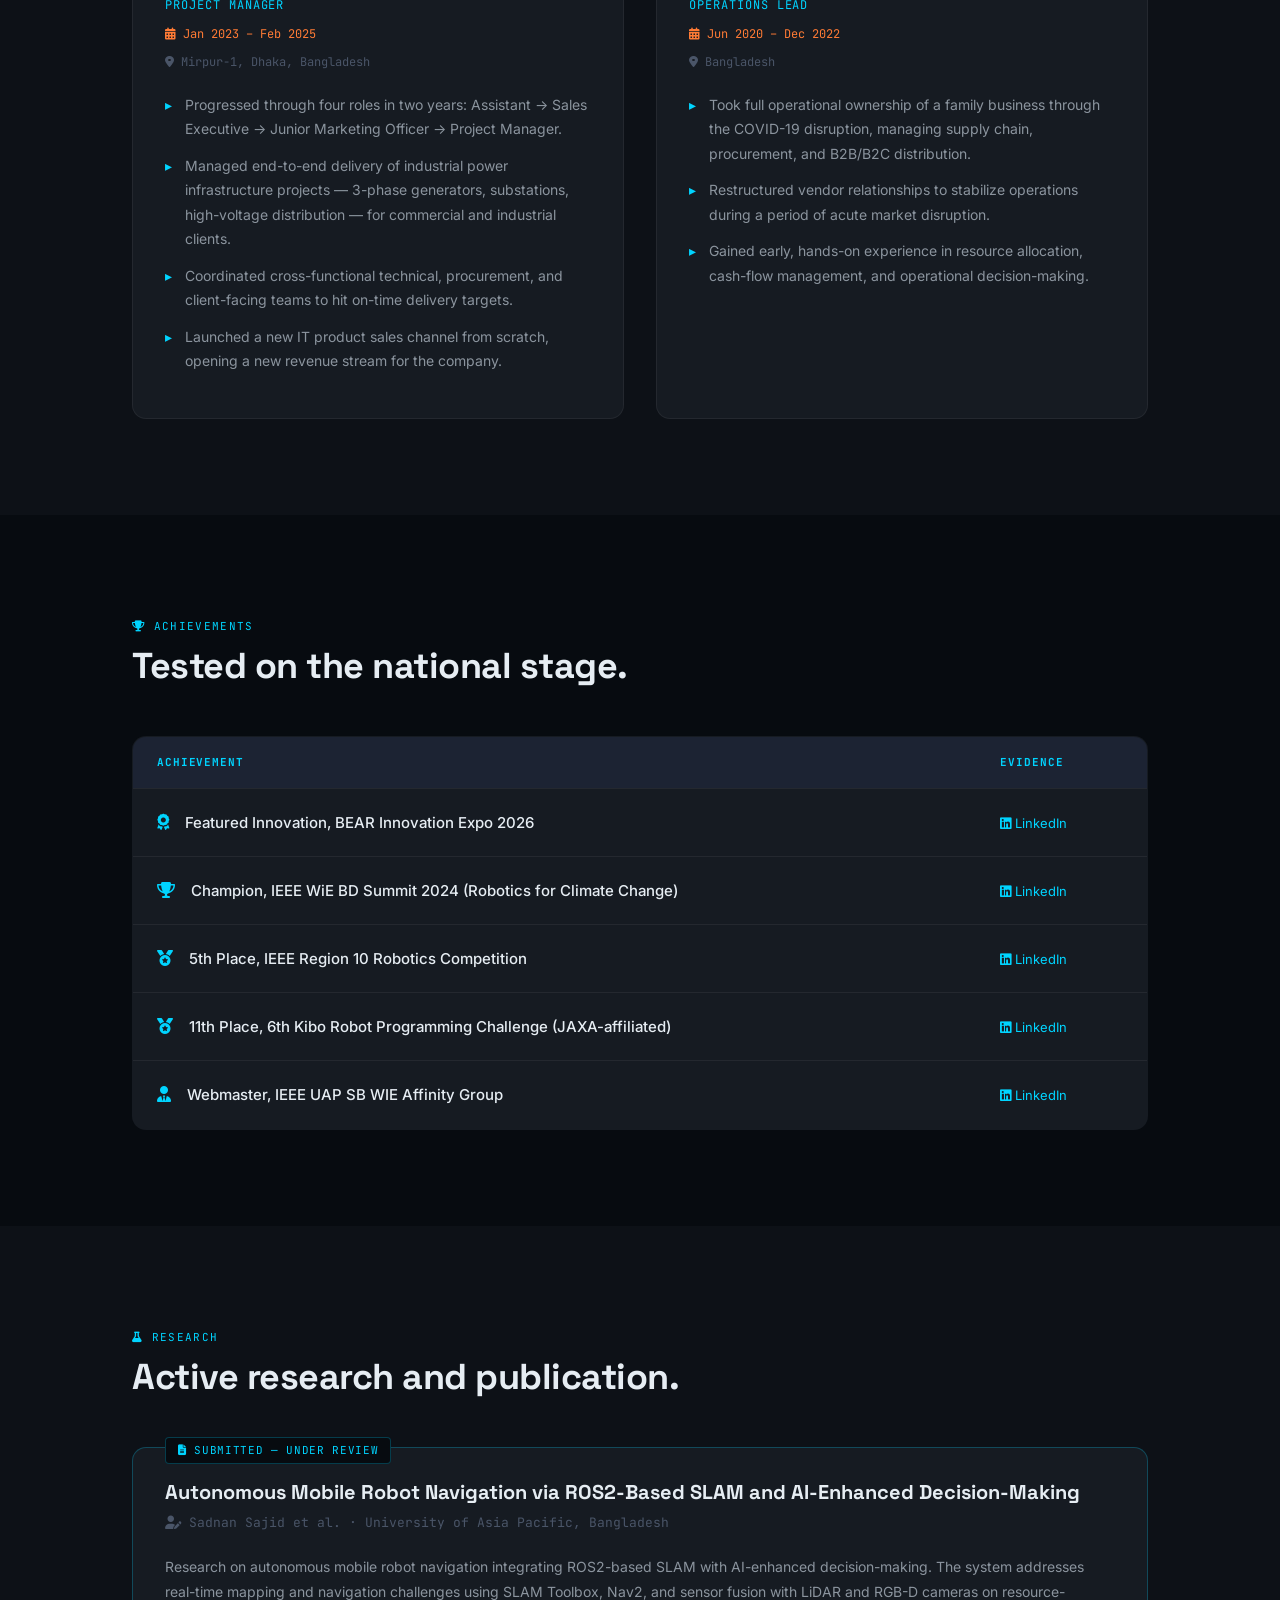
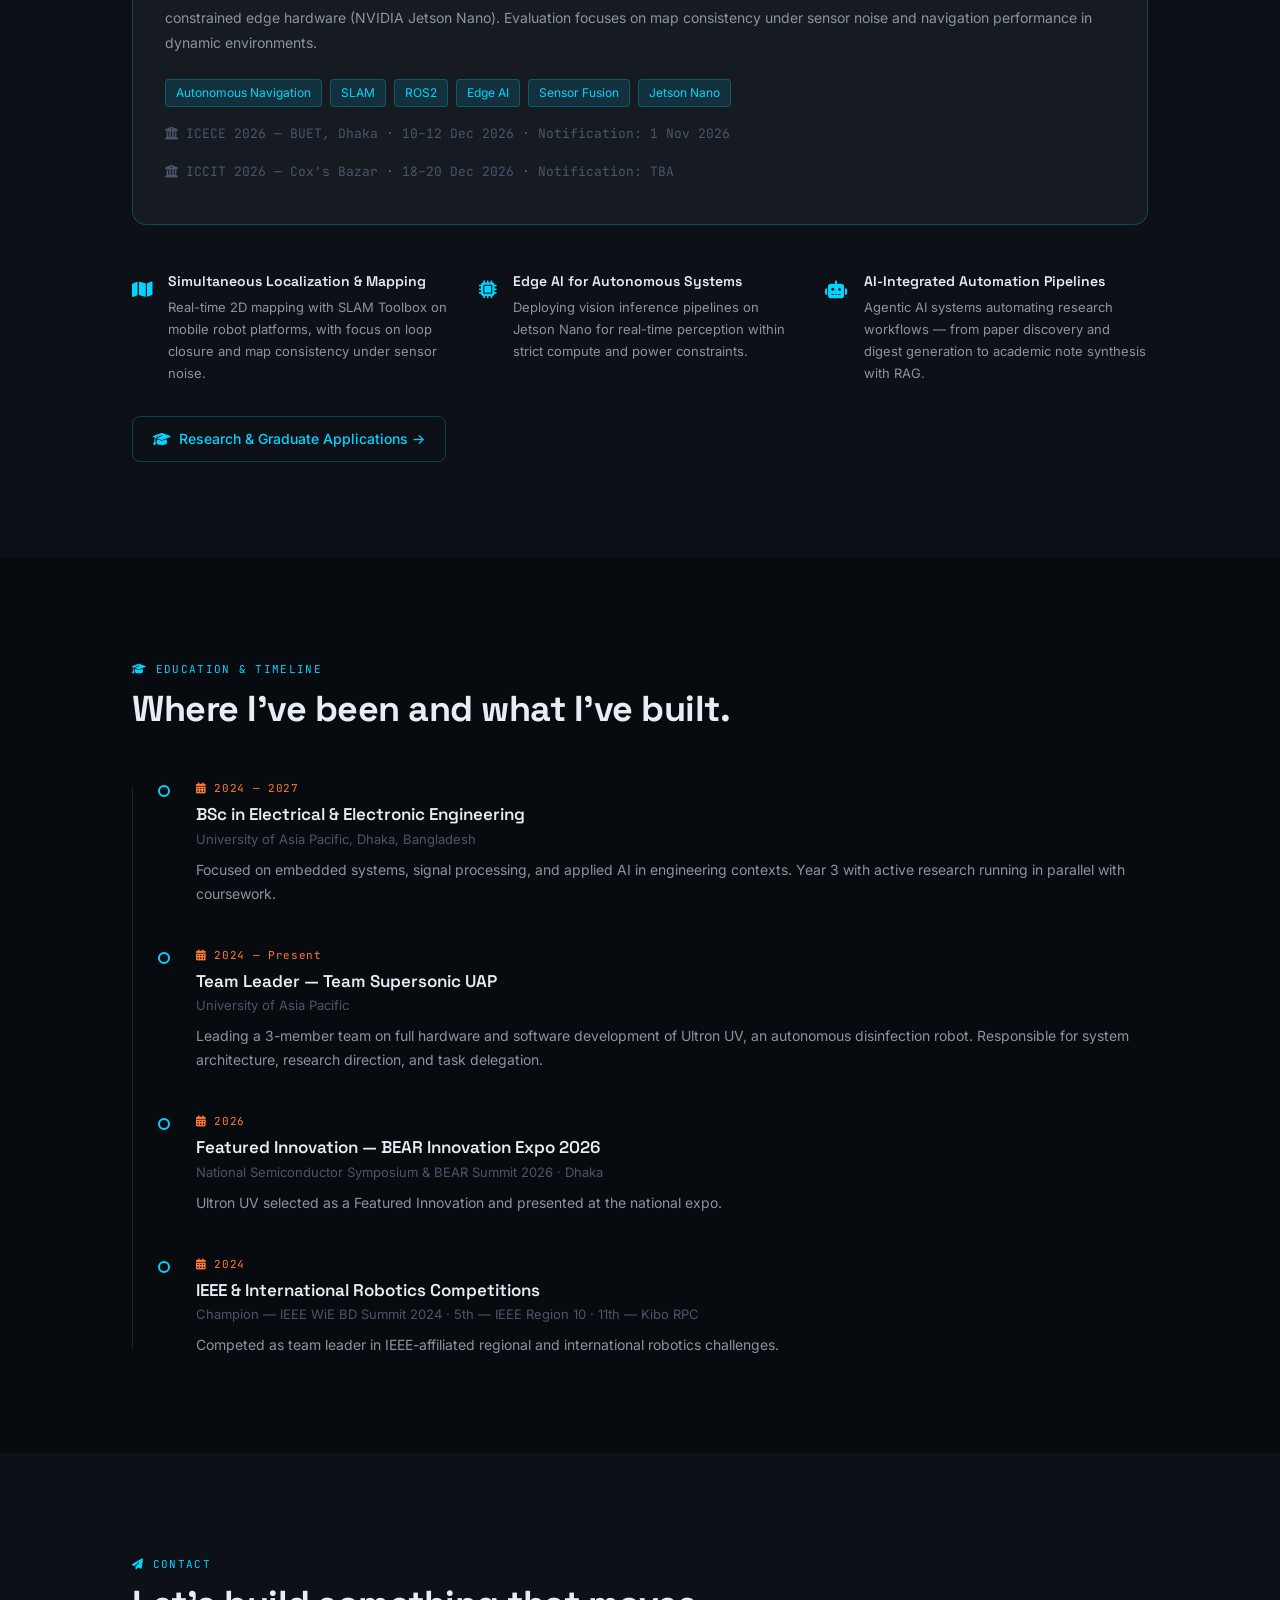
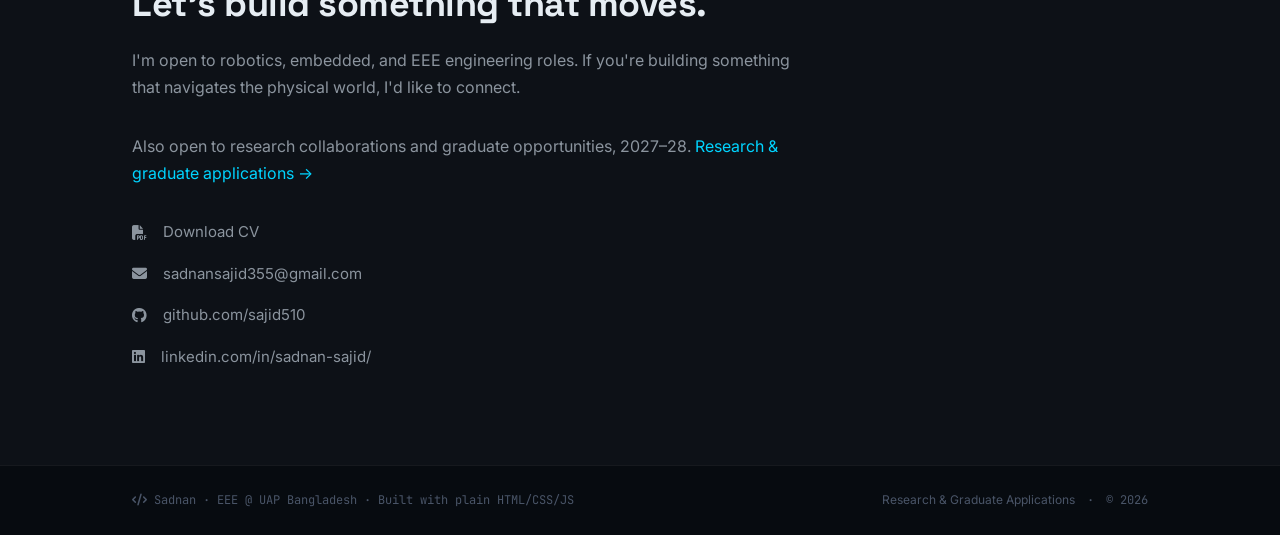
==== commit 4226eaad: "Redesign: general engineering portfolio with Experience, Achievements, Research page - Nav: About · " ====
--- a/index.html
+++ b/index.html
@@ -3,10 +3,10 @@
 <head>
     <meta charset="UTF-8" />
     <meta name="viewport" content="width=device-width, initial-scale=1.0" />
-    <title>Sadnan — Robotics Researcher & AI Systems Builder</title>
-    <meta name="description" content="EEE Researcher at UAP Bangladesh. Autonomous robotics, ROS2, SLAM, and AI-integrated embedded systems. Seeking funded MSc / RA 2027–28." />
-    <meta property="og:title" content="Sadnan — Robotics Researcher" />
-    <meta property="og:description" content="Building intelligent systems that navigate the physical world." />
+    <title>Sadnan Sajid — Robotics & Embedded Systems Engineer</title>
+    <meta name="description" content="Robotics & Embedded Systems Engineer. Builder of Ultron UV (Featured Innovation, BEAR Expo 2026), ROS2/SLAM systems, and AI automation pipelines. 2 papers under review." />
+    <meta property="og:title" content="Sadnan Sajid — Robotics & Embedded Systems Engineer" />
+    <meta property="og:description" content="I build robots that navigate the real world: SLAM and sensor fusion on Jetson hardware, and the software that keeps a team shipping." />
 
     <!-- Font Awesome 6 (stable) -->
     <link rel="stylesheet" href="https://cdnjs.cloudflare.com/ajax/libs/font-awesome/6.5.2/css/all.min.css" />
@@ -30,12 +30,13 @@
             <a href="#hero" class="nav-logo">S.</a>
             <ul class="nav-links" id="nav-links">
                 <li><a href="#about" data-section="about"><i class="fas fa-user" aria-hidden="true"></i> About</a></li>
-                <li><a href="#skills" data-section="skills"><i class="fas fa-code" aria-hidden="true"></i> Skills</a></li>
                 <li><a href="#projects" data-section="projects"><i class="fas fa-robot" aria-hidden="true"></i> Projects</a></li>
+                <li><a href="#experience" data-section="experience"><i class="fas fa-briefcase" aria-hidden="true"></i> Experience</a></li>
+                <li><a href="#achievements" data-section="achievements"><i class="fas fa-trophy" aria-hidden="true"></i> Achievements</a></li>
                 <li><a href="#research" data-section="research"><i class="fas fa-flask" aria-hidden="true"></i> Research</a></li>
                 <li><a href="#contact" data-section="contact"><i class="fas fa-envelope" aria-hidden="true"></i> Contact</a></li>
             </ul>
-            <a href="#contact" class="nav-cta"><i class="fas fa-graduation-cap" aria-hidden="true"></i> Open to MSc / RA ↗</a>
+            <a href="Sadnan_Jonayet_SAJID_CV.pdf" class="nav-cta" download><i class="fas fa-download" aria-hidden="true"></i> Download CV</a>
             <button class="nav-toggle" id="nav-toggle" aria-label="Toggle menu" aria-expanded="false">
                 <i class="fas fa-bars" aria-hidden="true"></i>
             </button>
@@ -48,35 +49,35 @@
             <div class="hero-content">
                 <div class="hero-eyebrow">
                     <i class="fas fa-map-pin" aria-hidden="true"></i>
-                    EEE Researcher · Dhaka, Bangladesh
-                </div>
-                <h1 class="hero-name">Sadnan_Sajid</h1>
+                    Robotics &amp; Embedded Systems Engineer · Dhaka, Bangladesh
+                </div>
+                <h1 class="hero-name">Sadnan Jonayet Sajid</h1>
                 <p class="hero-title-line">
-                    Autonomous Robotics · AI Systems · <strong>Embedded Intelligence</strong>
+                    Robotics &amp; Embedded Systems Engineer · EEE @ University of Asia Pacific
                 </p>
                 <p class="hero-desc">
-                    I design and build end-to-end intelligent systems — from SLAM-based robot navigation on Jetson Nano hardware to AI-integrated automation pipelines that run on free-tier cloud infrastructure. Systems, not demos.
+                    I build robots that navigate the real world: SLAM and sensor fusion on Jetson hardware, and the software that keeps a team shipping.
                 </p>
                 <div class="hero-actions">
-                    <a href="#projects" class="btn btn-primary"><i class="fas fa-arrow-right" aria-hidden="true"></i> View Projects</a>
-                    <a href="#research" class="btn btn-ghost"><i class="fas fa-microscope" aria-hidden="true"></i> Research →</a>
+                    <a href="#ultron-uv" class="btn btn-primary"><i class="fas fa-robot" aria-hidden="true"></i> View Ultron UV</a>
+                    <a href="Sadnan_Jonayet_SAJID_CV.pdf" class="btn btn-ghost" download><i class="fas fa-download" aria-hidden="true"></i> Download CV</a>
                 </div>
                 <div class="hero-stats">
                     <div class="stat">
-                        <span class="stat-num"><i class="fas fa-microchip" aria-hidden="true"></i> 8+</span>
-                        <span class="stat-label mono">AI Systems</span>
+                        <span class="stat-num"><i class="fas fa-award" aria-hidden="true"></i> BEAR 2026</span>
+                        <span class="stat-label mono">Featured Innovation</span>
                     </div>
                     <div class="stat">
-                        <span class="stat-num"><i class="fas fa-file-alt" aria-hidden="true"></i> 1</span>
-                        <span class="stat-label mono">Paper Ongoing</span>
+                        <span class="stat-num"><i class="fas fa-file-alt" aria-hidden="true"></i> 2</span>
+                        <span class="stat-label mono">Papers Under Review</span>
                     </div>
                     <div class="stat">
-                        <span class="stat-num"><i class="fas fa-users" aria-hidden="true"></i> 3</span>
-                        <span class="stat-label mono">Team Members Led</span>
+                        <span class="stat-num"><i class="fas fa-trophy" aria-hidden="true"></i> Champion</span>
+                        <span class="stat-label mono">IEEE WiE BD Summit 2024</span>
                     </div>
                     <div class="stat">
-                        <span class="stat-num"><i class="fas fa-route" aria-hidden="true"></i> ROS2</span>
-                        <span class="stat-label mono">Primary Stack</span>
+                        <span class="stat-num"><i class="fas fa-users" aria-hidden="true"></i> 3-Person</span>
+                        <span class="stat-label mono">Team Led</span>
                     </div>
                 </div>
             </div>
@@ -95,8 +96,8 @@
                     <span class="section-tag mono"><i class="fas fa-user-astronaut" aria-hidden="true"></i> about</span>
                     <h2>From sensor data to autonomous decisions.</h2>
                     <p>I'm a third-year EEE student and early-stage researcher at the University of Asia Pacific, Bangladesh. As team leader of a three-member robotics group, I'm building a fully autonomous mobile robot — from hardware integration on NVIDIA Jetson Nano to software orchestration with ROS2, SLAM Toolbox, and Nav2.</p>
-                    <p>My work doesn't stop at the robot. I build AI-integrated automation pipelines that bridge physical systems with cloud intelligence: weekly AI digest systems, academic automation with RAG, and live team monitoring dashboards. I treat free-tier infrastructure as a design constraint, not a limitation — and it makes me build smarter.</p>
-                    <p>I'm actively targeting <strong>fully funded MSc or Research Assistant positions</strong> in autonomous systems, embedded AI, and robotics for 2027–28.</p>
+                    <p>I also build AI-integrated automation pipelines that bridge physical systems with cloud intelligence. I treat free-tier infrastructure as a design constraint, not a limitation — and it makes me build smarter.</p>
+                    <p>Before returning to engineering, I spent two years managing industrial power infrastructure projects — an experience that grounds my work in real-world delivery.</p>
                 </div>
                 <div class="about-card reveal reveal-delay-1">
                     <div class="profile-item">
@@ -120,8 +121,12 @@
                         <span class="pi-value">ROS2 · Nav2 · Zenoh · Tailscale</span>
                     </div>
                     <div class="profile-item">
-                        <span class="pi-label mono"><i class="fas fa-rocket" aria-hidden="true"></i> Currently Seeking</span>
-                        <span class="pi-value seeking"><i class="fas fa-circle" aria-hidden="true"></i> Funded MSc / RA 2027–28</span>
+                        <span class="pi-label mono"><i class="fas fa-user-tie" aria-hidden="true"></i> Role</span>
+                        <span class="pi-value">Team Leader, Team Supersonic UAP</span>
+                    </div>
+                    <div class="profile-item">
+                        <span class="pi-label mono"><i class="fas fa-rocket" aria-hidden="true"></i> Status</span>
+                        <span class="pi-value seeking"><i class="fas fa-circle" aria-hidden="true"></i> Open to robotics &amp; EEE roles</span>
                     </div>
                 </div>
             </div>
@@ -132,37 +137,27 @@
     <section id="skills">
         <div class="container">
             <span class="section-tag mono reveal"><i class="fas fa-cog" aria-hidden="true"></i> technical skills</span>
-            <h2 class="reveal">The full stack, from silicon to the cloud.</h2>
+            <h2 class="reveal">Grouped by evidence, not by list length.</h2>
             <div class="skills-grid">
                 <div class="skill-group reveal">
-                    <span class="sg-label mono"><i class="fas fa-robot" aria-hidden="true"></i> Robotics &amp; Navigation</span>
+                    <span class="sg-label mono"><i class="fas fa-check-circle" aria-hidden="true"></i> Core — shown in repos</span>
                     <div class="skill-tags">
                         <span>ROS2</span><span>Nav2</span><span>SLAM Toolbox</span><span>Zenoh</span>
-                        <span>Gazebo</span><span>TF2</span><span>RViz2</span><span>micro-ROS</span><span>Tailscale VPN</span>
+                        <span>Python</span><span>C / C++</span><span>Arduino</span>
+                        <span>Jetson Nano</span><span>Git</span><span>GitHub Actions</span>
+                        <span>Firebase</span><span>Docker</span>
                     </div>
                 </div>
                 <div class="skill-group reveal reveal-delay-1">
-                    <span class="sg-label mono"><i class="fas fa-microchip" aria-hidden="true"></i> Embedded &amp; Hardware</span>
+                    <span class="sg-label mono"><i class="fas fa-flask" aria-hidden="true"></i> Working knowledge</span>
                     <div class="skill-tags">
-                        <span>NVIDIA Jetson Nano</span><span>Arduino Mega</span><span>Raspberry Pi</span>
-                        <span>LiDAR Sensor</span><span>Kinect RGB-D</span><span>C / C++</span>
-                        <span>TensorRT</span><span>I²C · SPI · UART</span><span>PlatformIO</span>
-                    </div>
-                </div>
-                <div class="skill-group reveal reveal-delay-2">
-                    <span class="sg-label mono"><i class="fas fa-brain" aria-hidden="true"></i> AI &amp; Machine Learning</span>
-                    <div class="skill-tags">
-                        <span>Python</span><span>PyTorch</span><span>Gemini API</span><span>Groq API</span>
-                        <span>LangChain</span><span>LoRA / PEFT</span><span>ChromaDB</span>
-                        <span>RAG Pipelines</span><span>YOLOv11</span><span>OpenCV</span>
-                    </div>
-                </div>
-                <div class="skill-group reveal reveal-delay-3">
-                    <span class="sg-label mono"><i class="fas fa-terminal" aria-hidden="true"></i> Dev Tools &amp; Infrastructure</span>
-                    <div class="skill-tags">
-                        <span>Git / GitHub</span><span>GitHub Actions</span><span>Docker</span>
-                        <span>Firebase</span><span>n8n</span><span>Google Scripts</span>
-                        <span>Linux / Ubuntu</span><span>LaTeX / Overleaf</span><span>Ollama</span>
+                        <span>Raspberry Pi</span><span>LiDAR Sensor</span><span>Kinect RGB-D</span>
+                        <span>I²C · SPI · UART</span><span>PlatformIO</span><span>Linux / Ubuntu</span>
+                        <span>JavaScript</span><span>Node.js</span><span>Express</span><span>Firestore</span>
+                        <span>Streamlit</span><span>Pandas</span><span>Pytest</span>
+                        <span>Google Scripts</span><span>LaTeX / Overleaf</span>
+                        <span>Groq API</span><span>Gemini API</span><span>LangChain</span>
+                        <span>RAG Pipelines</span><span>OpenCV</span><span>PyTorch</span>
                     </div>
                 </div>
             </div>
@@ -175,25 +170,27 @@
             <span class="section-tag mono reveal"><i class="fas fa-folder-open" aria-hidden="true"></i> projects</span>
             <h2 class="reveal">Systems built, not just studied.</h2>
 
-            <div class="project-featured reveal">
+            <!-- Featured: Ultron UV -->
+            <div class="project-featured reveal" id="ultron-uv">
                 <div class="project-terminal">
                     <div class="terminal-bar">
                         <div class="terminal-dots"><span></span><span></span><span></span></div>
-                        <span class="terminal-path mono"><i class="fas fa-folder" aria-hidden="true"></i> ~/projects/autonomous-robot</span>
+                        <span class="terminal-path mono"><i class="fas fa-folder" aria-hidden="true"></i> ~/projects/ultron-uv</span>
                         <span class="terminal-status active mono"><i class="fas fa-circle" aria-hidden="true"></i> in progress</span>
                     </div>
                     <div class="project-body">
                         <div class="project-left">
-                            <h3>Autonomous Mobile Robot System</h3>
-                            <p>Full-stack autonomous mobile robot built from scratch, leading a 3-member team. The system implements complete ROS2 navigation — SLAM Toolbox for real-time 2D mapping, Nav2 for global and local path planning, and multi-sensor fusion combining LiDAR and Kinect RGB-D data. Distributed control runs over a Zenoh router with Tailscale mesh VPN, enabling remote monitoring and teleoperation.</p>
+                            <h3>Ultron UV</h3>
+                            <p>Ultron UV is a research prototype of an autonomous disinfection robot, built by Team Supersonic UAP, a three-person team I lead. It maps and navigates indoor spaces using LiDAR and Kinect RGB-D on a Jetson Nano with an Arduino Mega motor layer, running ROS2, SLAM Toolbox and Nav2, with remote monitoring over Zenoh and Tailscale. Featured at the BEAR Innovation Expo 2026 in Dhaka.</p>
+                            <p><strong>Status:</strong> on runnable trials. <strong>What works today:</strong> Autonomously navigate only in suitable environments (non-crowded places). <strong>My role:</strong> architecture, integration, hardware.</p>
                             <div class="project-tags">
                                 <span>ROS2</span><span>Nav2</span><span>SLAM Toolbox</span><span>Jetson Nano</span>
                                 <span>LiDAR</span><span>Kinect RGB-D</span><span>Arduino Mega</span>
                                 <span>Zenoh</span><span>Tailscale</span><span>Python</span><span>C++</span>
                             </div>
                             <div class="project-meta">
-                                <span class="status-badge in-progress mono"><i class="fas fa-spinner" aria-hidden="true"></i> In Progress — Hardware Integration Phase</span>
-                                <a href="https://github.com/sajid510/robot-oda-tracking" class="project-link" target="_blank" rel="noopener"><i class="fab fa-github" aria-hidden="true"></i> GitHub →</a>
+                                <span class="status-badge in-progress mono"><i class="fas fa-spinner" aria-hidden="true"></i> In Progress — Runnable Trials</span>
+                                <a href="https://github.com/supersonic654e-byte/Ultron-UV-" class="project-link" target="_blank" rel="noopener"><i class="fab fa-github" aria-hidden="true"></i> GitHub →</a>
                             </div>
                         </div>
                         <div class="project-diagram">
@@ -211,81 +208,50 @@
             </div>
 
             <div class="project-grid">
+                <!-- 1. Robo_ULTRON -->
                 <div class="project-card reveal">
                     <div class="terminal-bar">
                         <div class="terminal-dots"><span></span><span></span><span></span></div>
-                        <span class="terminal-path mono"><i class="fas fa-folder" aria-hidden="true"></i> ~/projects/robowatch</span>
-                        <span class="terminal-status deployed mono"><i class="fas fa-check-circle" aria-hidden="true"></i> deployed</span>
+                        <span class="terminal-path mono"><i class="fas fa-folder" aria-hidden="true"></i> ~/projects/robo-ultron</span>
+                        <span class="terminal-status active mono"><i class="fas fa-circle" aria-hidden="true"></i> active</span>
                     </div>
                     <div class="pc-body">
-                        <h3>RoboWatch</h3>
-                        <p>AI-powered weekly robotics intelligence digest — now a fully documented flagship. Fetches 40+ RSS feeds across 7 categories, deduplicates, AI-filters with Groq, tracks target-conference CFPs, and narrates a 9-section HTML report with Gemini 2.5 Flash. v1.1 adds offline/demo modes, dry-run artifacts, Docker, and a 35-test suite.</p>
+                        <h3>Robo_ULTRON</h3>
+                        <p>Low-cost autonomous robots for healthcare. Built by a student research team in Dhaka — robots, embedded control, ROS 2, safety, and data pipeline, all from scratch. Current build: Ultron_V0.3, final testing / pre-deployment prototype.</p>
                         <div class="project-tags">
-                            <span>GitHub Actions</span><span>Groq API</span><span>Gemini 2.5 Flash</span><span>Python</span><span>Docker</span><span>Pytest</span><span>Gmail SMTP</span><span>RSS</span>
+                            <span>ROS2 Humble</span><span>Arduino Mega</span><span>Python</span><span>C/C++</span>
+                            <span>Docker</span><span>Tailscale</span><span>Firebase</span>
                         </div>
                         <div class="project-meta">
-                            <span class="status-badge deployed mono"><i class="fas fa-check" aria-hidden="true"></i> Live &amp; Running</span>
-                            <a href="https://github.com/sajid510/robowatch" class="project-link" target="_blank" rel="noopener"><i class="fab fa-github" aria-hidden="true"></i> GitHub →</a>
-                        </div>
-                    </div>
-                </div>
-
+                            <span class="status-badge in-progress mono"><i class="fas fa-spinner" aria-hidden="true"></i> Active Development</span>
+                            <a href="https://github.com/supersonic654e-byte/Robo_ULTRON" class="project-link" target="_blank" rel="noopener"><i class="fab fa-github" aria-hidden="true"></i> GitHub →</a>
+                        </div>
+                    </div>
+                </div>
+
+                <!-- 2. Ultron_UV (repo) -->
                 <div class="project-card reveal reveal-delay-1">
                     <div class="terminal-bar">
                         <div class="terminal-dots"><span></span><span></span><span></span></div>
-                        <span class="terminal-path mono"><i class="fas fa-folder" aria-hidden="true"></i> ~/projects/team-dashboard</span>
-                        <span class="terminal-status deployed mono"><i class="fas fa-check-circle" aria-hidden="true"></i> live</span>
+                        <span class="terminal-path mono"><i class="fas fa-folder" aria-hidden="true"></i> ~/projects/ultron-uv-docs</span>
+                        <span class="terminal-status deployed mono"><i class="fas fa-check-circle" aria-hidden="true"></i> deployed</span>
                     </div>
                     <div class="pc-body">
-                        <h3>robot_oda Dashboard</h3>
-                        <p>Real-time command center for the Team Supersonic robot build. Live task, handoff, error and note tracking synced via Firebase Realtime Database, PIN-secured member access with server-enforced auth rules, progress charts, and a Groq-powered T2 AI assistant. Single-file static app with full architecture docs.</p>
+                        <h3>Ultron UV — Docs &amp; Architecture</h3>
+                        <p>Public documentation repository for Ultron UV: architecture diagrams, safety notices, exhibition playbook, testing matrix, and the BEAR Summit 2026 poster. Designed for visitors, judges, mentors, and investors to evaluate the project honestly.</p>
                         <div class="project-tags">
-                            <span>JavaScript</span><span>Firebase RTDB</span><span>Firebase Auth</span><span>Groq API</span><span>GitHub Pages</span>
+                            <span>ROS2</span><span>SLAM</span><span>Nav2</span><span>Jetson Nano</span>
+                            <span>Documentation</span><span>Safety</span>
                         </div>
                         <div class="project-meta">
-                            <span class="status-badge deployed mono"><i class="fas fa-check" aria-hidden="true"></i> Live</span>
-                            <a href="https://github.com/sajid510/robot-oda-dashboard" class="project-link" target="_blank" rel="noopener"><i class="fas fa-external-link-alt" aria-hidden="true"></i> Visit →</a>
-                        </div>
-                    </div>
-                </div>
-
+                            <span class="status-badge deployed mono"><i class="fas fa-check" aria-hidden="true"></i> Open Source</span>
+                            <a href="https://github.com/supersonic654e-byte/Ultron-UV-" class="project-link" target="_blank" rel="noopener"><i class="fab fa-github" aria-hidden="true"></i> GitHub →</a>
+                        </div>
+                    </div>
+                </div>
+
+                <!-- 3. TeamPulse -->
                 <div class="project-card reveal reveal-delay-2">
-                    <div class="terminal-bar">
-                        <div class="terminal-dots"><span></span><span></span><span></span></div>
-                        <span class="terminal-path mono"><i class="fas fa-folder" aria-hidden="true"></i> ~/projects/academic-ai</span>
-                        <span class="terminal-status deployed mono"><i class="fas fa-check-circle" aria-hidden="true"></i> active</span>
-                    </div>
-                    <div class="pc-body">
-                        <h3>Academic AI Automation</h3>
-                        <p>Multi-model AI pipeline that monitors Google Classroom for new course materials and auto-generates comprehensive engineering master notes using LoRA fine-tuning and Gemini Flash 2.5 — with special handling for EEE topics. Triggered on upload, outputs structured Word documents.</p>
-                        <div class="project-tags">
-                            <span>Python</span><span>Gemini 2.5 Flash</span><span>LoRA / PEFT</span><span>Google Classroom API</span><span>GitHub Actions</span>
-                        </div>
-                        <div class="project-meta">
-                            <span class="status-badge deployed mono"><i class="fas fa-check" aria-hidden="true"></i> Active</span>
-                        </div>
-                    </div>
-                </div>
-
-                <div class="project-card reveal reveal-delay-3">
-                    <div class="terminal-bar">
-                        <div class="terminal-dots"><span></span><span></span><span></span></div>
-                        <span class="terminal-path mono"><i class="fas fa-folder" aria-hidden="true"></i> ~/projects/linkedin-ai-optimizer</span>
-                        <span class="terminal-status deployed mono"><i class="fas fa-check-circle" aria-hidden="true"></i> active</span>
-                    </div>
-                    <div class="pc-body">
-                        <h3>LinkedIn AI Optimizer</h3>
-                        <p>Fully automated AI-integrated LinkedIn management pipeline handling profile optimization, content writing, job discovery, and strategic connection building. Built entirely on free infrastructure: Gemini API, Google Scripts, Google Sheets, and a hosted web app.</p>
-                        <div class="project-tags">
-                            <span>Gemini API</span><span>Google Scripts</span><span>JavaScript</span><span>Google Sheets</span>
-                        </div>
-                        <div class="project-meta">
-                            <span class="status-badge deployed mono"><i class="fas fa-check" aria-hidden="true"></i> Active</span>
-                        </div>
-                    </div>
-                </div>
-
-                <div class="project-card reveal reveal-delay-4">
                     <div class="terminal-bar">
                         <div class="terminal-dots"><span></span><span></span><span></span></div>
                         <span class="terminal-path mono"><i class="fas fa-folder" aria-hidden="true"></i> ~/projects/team-pulse</span>
@@ -305,7 +271,8 @@
                     </div>
                 </div>
 
-                <div class="project-card reveal reveal-delay-5">
+                <!-- 4. NewsPulse -->
+                <div class="project-card reveal reveal-delay-3">
                     <div class="terminal-bar">
                         <div class="terminal-dots"><span></span><span></span><span></span></div>
                         <span class="terminal-path mono"><i class="fas fa-folder" aria-hidden="true"></i> ~/projects/news-pulse</span>
@@ -324,10 +291,31 @@
                     </div>
                 </div>
 
-                <div class="project-card reveal reveal-delay-6">
+                <!-- 5. Career OS -->
+                <div class="project-card reveal reveal-delay-4">
                     <div class="terminal-bar">
                         <div class="terminal-dots"><span></span><span></span><span></span></div>
                         <span class="terminal-path mono"><i class="fas fa-folder" aria-hidden="true"></i> ~/projects/career-os</span>
+                        <span class="terminal-status deployed mono"><i class="fas fa-check-circle" aria-hidden="true"></i> live</span>
+                    </div>
+                    <div class="pc-body">
+                        <h3>Career OS — Command Center</h3>
+                        <p>My all-in-one career command center monorepo: an Express + Firestore backend with a Gemini agent, a web dashboard, an Android companion app (WebView + FCM + offline reminders), a class-routine engine, a Google Classroom connector, and a full restart mission plan. Runs entirely on free-tier infrastructure.</p>
+                        <div class="project-tags">
+                            <span>Node.js</span><span>Express</span><span>Firestore</span><span>Gemini API</span><span>Kotlin</span><span>Firebase</span><span>Vercel</span><span>GitHub Actions</span>
+                        </div>
+                        <div class="project-meta">
+                            <span class="status-badge deployed mono"><i class="fas fa-check" aria-hidden="true"></i> Live &amp; Open Source</span>
+                            <a href="https://github.com/sajid510/career-os" class="project-link" target="_blank" rel="noopener"><i class="fab fa-github" aria-hidden="true"></i> GitHub →</a>
+                        </div>
+                    </div>
+                </div>
+
+                <!-- 6. Career Intelligence Agent OS -->
+                <div class="project-card reveal reveal-delay-5">
+                    <div class="terminal-bar">
+                        <div class="terminal-dots"><span></span><span></span><span></span></div>
+                        <span class="terminal-path mono"><i class="fas fa-folder" aria-hidden="true"></i> ~/projects/career-intelligence-agent-os</span>
                         <span class="terminal-status deployed mono"><i class="fas fa-check-circle" aria-hidden="true"></i> active</span>
                     </div>
                     <div class="pc-body">
@@ -342,61 +330,154 @@
                         </div>
                     </div>
                 </div>
-
-                <div class="project-card reveal reveal-delay-7">
-                    <div class="terminal-bar">
-                        <div class="terminal-dots"><span></span><span></span><span></span></div>
-                        <span class="terminal-path mono"><i class="fas fa-folder" aria-hidden="true"></i> ~/projects/eee-academic-os</span>
-                        <span class="terminal-status deployed mono"><i class="fas fa-check-circle" aria-hidden="true"></i> v2</span>
-                    </div>
-                    <div class="pc-body">
-                        <h3>EEE Academic OS</h3>
-                        <p>Hybrid AI tutor + study-performance analytics + deadline management for EEE undergraduates. Streamlit app with mastery scoring, GPA estimation, weak-topic detection, weekly streaks, Google Calendar prep-block scheduling, and a Gemini 2.5 Flash tutor grounded in your own Google Docs notes. Runs in demo mode until you connect your account.</p>
-                        <div class="project-tags">
-                            <span>Streamlit</span><span>Gemini 2.5 Flash</span><span>Google Sheets / Calendar / Docs</span><span>Pandas</span><span>Pytest</span>
-                        </div>
-                        <div class="project-meta">
-                            <span class="status-badge deployed mono"><i class="fas fa-check" aria-hidden="true"></i> Open Source</span>
-                            <a href="https://github.com/sajid510/EEE_Academic_OS" class="project-link" target="_blank" rel="noopener"><i class="fab fa-github" aria-hidden="true"></i> GitHub →</a>
-                        </div>
-                    </div>
-                </div>
-                <div class="project-card reveal reveal-delay-8">
-                    <div class="terminal-bar">
-                        <div class="terminal-dots"><span></span><span></span><span></span></div>
-                        <span class="terminal-path mono"><i class="fas fa-folder" aria-hidden="true"></i> ~/projects/career-os</span>
-                        <span class="terminal-status deployed mono"><i class="fas fa-check-circle" aria-hidden="true"></i> live</span>
-                    </div>
-                    <div class="pc-body">
-                        <h3>Career OS — Command Center</h3>
-                        <p>My all-in-one career command center monorepo: an Express + Firestore backend with a Gemini agent, a web dashboard, an Android companion app (WebView + FCM + offline reminders), a class-routine engine, a Google Classroom connector, and a full restart mission plan (115 tasks, 20 deadlines). Runs entirely on free-tier infrastructure.</p>
-                        <div class="project-tags">
-                            <span>Node.js</span><span>Express</span><span>Firestore</span><span>Gemini API</span><span>Kotlin</span><span>Firebase</span><span>Vercel</span><span>GitHub Actions</span>
-                        </div>
-                        <div class="project-meta">
-                            <span class="status-badge deployed mono"><i class="fas fa-check" aria-hidden="true"></i> Live &amp; Open Source</span>
-                            <a href="https://github.com/sajid510/career-os" class="project-link" target="_blank" rel="noopener"><i class="fab fa-github" aria-hidden="true"></i> GitHub →</a>
-                        </div>
-                    </div>
-                </div>
-            </div>
-        </div>
-    </section>
+            </div>
+
+            <!-- More builds -->
+            <div class="more-builds reveal">
+                <h3 class="more-builds-title mono"><i class="fas fa-ellipsis-h" aria-hidden="true"></i> More builds</h3>
+                <div class="more-builds-grid">
+                    <a href="https://github.com/sajid510/robowatch" class="more-build-card" target="_blank" rel="noopener">
+                        <span class="mb-name">RoboWatch</span>
+                        <span class="mb-desc">AI-powered weekly robotics intelligence digest — 34 RSS sources, 51 tests, MIT-licensed</span>
+                    </a>
+                    <a href="https://github.com/sajid510/EEE_Academic_OS" class="more-build-card" target="_blank" rel="noopener">
+                        <span class="mb-name">EEE Academic OS</span>
+                        <span class="mb-desc">Hybrid AI tutor + study-performance analytics for EEE undergraduates</span>
+                    </a>
+                    <a href="https://github.com/sajid510/ultron_devboard" class="more-build-card" target="_blank" rel="noopener">
+                        <span class="mb-name">ultron_devboard</span>
+                        <span class="mb-desc">Real-time team command center for the Ultron UV robot build</span>
+                    </a>
+                    <a href="https://github.com/sajid510" class="more-build-card" target="_blank" rel="noopener">
+                        <span class="mb-name">All repositories</span>
+                        <span class="mb-desc">11 public repos on GitHub — robotics, AI automation, and tools</span>
+                    </a>
+                </div>
+            </div>
+        </div>
+    </section>
+
+    <!-- ─── EXPERIENCE ─── -->
+    <section id="experience">
+        <div class="container">
+            <span class="section-tag mono reveal"><i class="fas fa-briefcase" aria-hidden="true"></i> experience</span>
+            <h2 class="reveal">Delivery under real-world constraints.</h2>
+            <div class="experience-grid">
+                <div class="exp-card reveal">
+                    <div class="exp-header">
+                        <h3>Golden Power Engineering</h3>
+                        <span class="exp-role mono">Project Manager</span>
+                        <span class="exp-date mono"><i class="fas fa-calendar-alt" aria-hidden="true"></i> Jan 2023 – Feb 2025</span>
+                    </div>
+                    <p class="exp-location mono"><i class="fas fa-map-marker-alt" aria-hidden="true"></i> Mirpur-1, Dhaka, Bangladesh</p>
+                    <ul class="exp-list">
+                        <li>Progressed through four roles in two years: Assistant → Sales Executive → Junior Marketing Officer → Project Manager.</li>
+                        <li>Managed end-to-end delivery of industrial power infrastructure projects — 3-phase generators, substations, high-voltage distribution — for commercial and industrial clients.</li>
+                        <li>Coordinated cross-functional technical, procurement, and client-facing teams to hit on-time delivery targets.</li>
+                        <li>Launched a new IT product sales channel from scratch, opening a new revenue stream for the company.</li>
+                    </ul>
+                </div>
+                <div class="exp-card reveal reveal-delay-1">
+                    <div class="exp-header">
+                        <h3>Family Agribusiness (Poultry &amp; Feed)</h3>
+                        <span class="exp-role mono">Operations Lead</span>
+                        <span class="exp-date mono"><i class="fas fa-calendar-alt" aria-hidden="true"></i> Jun 2020 – Dec 2022</span>
+                    </div>
+                    <p class="exp-location mono"><i class="fas fa-map-marker-alt" aria-hidden="true"></i> Bangladesh</p>
+                    <ul class="exp-list">
+                        <li>Took full operational ownership of a family business through the COVID-19 disruption, managing supply chain, procurement, and B2B/B2C distribution.</li>
+                        <li>Restructured vendor relationships to stabilize operations during a period of acute market disruption.</li>
+                        <li>Gained early, hands-on experience in resource allocation, cash-flow management, and operational decision-making.</li>
+                    </ul>
+                </div>
+            </div>
+        </div>
+    </section>
+
+    <!-- ─── ACHIEVEMENTS ─── -->
+    <section id="achievements">
+        <div class="container">
+            <span class="section-tag mono reveal"><i class="fas fa-trophy" aria-hidden="true"></i> achievements</span>
+            <h2 class="reveal">Tested on the national stage.</h2>
+            <div class="achievements-table-wrapper reveal">
+                <table class="achievements-table">
+                    <thead>
+                        <tr>
+                            <th>Achievement</th>
+                            <th>Evidence</th>
+                        </tr>
+                    </thead>
+                    <tbody>
+                        <tr>
+                            <td>
+                                <span class="ach-icon"><i class="fas fa-award" aria-hidden="true"></i></span>
+                                <span class="ach-text">Featured Innovation, BEAR Innovation Expo 2026</span>
+                            </td>
+                            <td>
+                                <a href="https://www.linkedin.com/in/sadnan-sajid/" class="ach-evidence" target="_blank" rel="noopener"><i class="fab fa-linkedin" aria-hidden="true"></i> LinkedIn</a>
+                            </td>
+                        </tr>
+                        <tr>
+                            <td>
+                                <span class="ach-icon"><i class="fas fa-trophy" aria-hidden="true"></i></span>
+                                <span class="ach-text">Champion, IEEE WiE BD Summit 2024 (Robotics for Climate Change)</span>
+                            </td>
+                            <td>
+                                <a href="https://www.linkedin.com/in/sadnan-sajid/" class="ach-evidence" target="_blank" rel="noopener"><i class="fab fa-linkedin" aria-hidden="true"></i> LinkedIn</a>
+                            </td>
+                        </tr>
+                        <tr>
+                            <td>
+                                <span class="ach-icon"><i class="fas fa-medal" aria-hidden="true"></i></span>
+                                <span class="ach-text">5th Place, IEEE Region 10 Robotics Competition</span>
+                            </td>
+                            <td>
+                                <a href="https://www.linkedin.com/in/sadnan-sajid/" class="ach-evidence" target="_blank" rel="noopener"><i class="fab fa-linkedin" aria-hidden="true"></i> LinkedIn</a>
+                            </td>
+                        </tr>
+                        <tr>
+                            <td>
+                                <span class="ach-icon"><i class="fas fa-medal" aria-hidden="true"></i></span>
+                                <span class="ach-text">11th Place, 6th Kibo Robot Programming Challenge (JAXA-affiliated)</span>
+                            </td>
+                            <td>
+                                <a href="https://www.linkedin.com/in/sadnan-sajid/" class="ach-evidence" target="_blank" rel="noopener"><i class="fab fa-linkedin" aria-hidden="true"></i> LinkedIn</a>
+                            </td>
+                        </tr>
+                        <tr>
+                            <td>
+                                <span class="ach-icon"><i class="fas fa-user-tie" aria-hidden="true"></i></span>
+                                <span class="ach-text">Webmaster, IEEE UAP SB WIE Affinity Group</span>
+                            </td>
+                            <td>
+                                <a href="https://www.linkedin.com/in/sadnan-sajid/" class="ach-evidence" target="_blank" rel="noopener"><i class="fab fa-linkedin" aria-hidden="true"></i> LinkedIn</a>
+                            </td>
+                        </tr>
+                    </tbody>
+                </table>
+            </div>
+        </div>
+    </section>
+
+    <!-- ─── RESEARCH ─── -->
     <section id="research">
         <div class="container">
             <span class="section-tag mono reveal"><i class="fas fa-flask" aria-hidden="true"></i> research</span>
             <h2 class="reveal">Active research and publication.</h2>
 
             <div class="paper-card reveal">
-                <div class="paper-badge mono"><i class="fas fa-pen-fancy" aria-hidden="true"></i> Manuscript In Preparation</div>
+                <div class="paper-badge mono"><i class="fas fa-file-alt" aria-hidden="true"></i> Submitted — Under Review</div>
                 <div class="paper-content">
                     <h3>Autonomous Mobile Robot Navigation via ROS2-Based SLAM and AI-Enhanced Decision-Making</h3>
-                    <span class="paper-authors mono"><i class="fas fa-user-edit" aria-hidden="true"></i> Sadnan Sajid · [Coauthors TBD] · University of Asia Pacific, Bangladesh</span>
+                    <span class="paper-authors mono"><i class="fas fa-user-edit" aria-hidden="true"></i> Sadnan Sajid et al. · University of Asia Pacific, Bangladesh</span>
                     <p class="paper-abstract">Research on autonomous mobile robot navigation integrating ROS2-based SLAM with AI-enhanced decision-making. The system addresses real-time mapping and navigation challenges using SLAM Toolbox, Nav2, and sensor fusion with LiDAR and RGB-D cameras on resource-constrained edge hardware (NVIDIA Jetson Nano). Evaluation focuses on map consistency under sensor noise and navigation performance in dynamic environments.</p>
                     <div class="paper-tags">
                         <span>Autonomous Navigation</span><span>SLAM</span><span>ROS2</span><span>Edge AI</span><span>Sensor Fusion</span><span>Jetson Nano</span>
                     </div>
-                    <span class="paper-venue mono"><i class="fas fa-building-columns" aria-hidden="true"></i> Target: IEEE-indexed conference (URAI / ROBIO / RAAICON 2026)</span>
+                    <div class="paper-venues">
+                        <span class="paper-venue mono"><i class="fas fa-building-columns" aria-hidden="true"></i> ICECE 2026 — BUET, Dhaka · 10–12 Dec 2026 · Notification: 1 Nov 2026</span>
+                        <span class="paper-venue mono"><i class="fas fa-building-columns" aria-hidden="true"></i> ICCIT 2026 — Cox's Bazar · 18–20 Dec 2026 · Notification: TBA</span>
+                    </div>
                 </div>
             </div>
 
@@ -412,7 +493,7 @@
                     <span class="ra-icon"><i class="fas fa-microchip" aria-hidden="true"></i></span>
                     <div>
                         <h4>Edge AI for Autonomous Systems</h4>
-                        <p>Deploying vision inference pipelines (TensorRT, YOLOv11) on Jetson Nano for real-time perception within strict compute and power constraints.</p>
+                        <p>Deploying vision inference pipelines on Jetson Nano for real-time perception within strict compute and power constraints.</p>
                     </div>
                 </div>
                 <div class="ra-item reveal reveal-delay-2">
@@ -422,6 +503,10 @@
                         <p>Agentic AI systems automating research workflows — from paper discovery and digest generation to academic note synthesis with RAG.</p>
                     </div>
                 </div>
+            </div>
+
+            <div class="research-link-box reveal">
+                <a href="research.html" class="research-link"><i class="fas fa-graduation-cap" aria-hidden="true"></i> Research &amp; Graduate Applications →</a>
             </div>
         </div>
     </section>
@@ -435,7 +520,7 @@
                 <div class="tl-item reveal">
                     <div class="tl-dot"></div>
                     <div class="tl-content">
-                        <span class="tl-date mono"><i class="fas fa-calendar-alt" aria-hidden="true"></i> 2022 — Present</span>
+                        <span class="tl-date mono"><i class="fas fa-calendar-alt" aria-hidden="true"></i> 2024 — 2027</span>
                         <h4>BSc in Electrical &amp; Electronic Engineering</h4>
                         <p>University of Asia Pacific, Dhaka, Bangladesh</p>
                         <p>Focused on embedded systems, signal processing, and applied AI in engineering contexts. Year 3 with active research running in parallel with coursework.</p>
@@ -444,19 +529,28 @@
                 <div class="tl-item reveal reveal-delay-1">
                     <div class="tl-dot"></div>
                     <div class="tl-content">
-                        <span class="tl-date mono"><i class="fas fa-calendar-alt" aria-hidden="true"></i> 2023 — Present</span>
-                        <h4>Team Leader — Autonomous Robotics Research Group</h4>
+                        <span class="tl-date mono"><i class="fas fa-calendar-alt" aria-hidden="true"></i> 2024 — Present</span>
+                        <h4>Team Leader — Team Supersonic UAP</h4>
                         <p>University of Asia Pacific</p>
-                        <p>Leading a 3-member team on full hardware and software development of an autonomous mobile robot. Responsible for system architecture, research direction, task delegation, and the current paper in preparation.</p>
+                        <p>Leading a 3-member team on full hardware and software development of Ultron UV, an autonomous disinfection robot. Responsible for system architecture, research direction, and task delegation.</p>
                     </div>
                 </div>
                 <div class="tl-item reveal reveal-delay-2">
+                    <div class="tl-dot"></div>
+                    <div class="tl-content">
+                        <span class="tl-date mono"><i class="fas fa-calendar-alt" aria-hidden="true"></i> 2026</span>
+                        <h4>Featured Innovation — BEAR Innovation Expo 2026</h4>
+                        <p>National Semiconductor Symposium &amp; BEAR Summit 2026 · Dhaka</p>
+                        <p>Ultron UV selected as a Featured Innovation and presented at the national expo.</p>
+                    </div>
+                </div>
+                <div class="tl-item reveal reveal-delay-3">
                     <div class="tl-dot"></div>
                     <div class="tl-content">
                         <span class="tl-date mono"><i class="fas fa-calendar-alt" aria-hidden="true"></i> 2024</span>
                         <h4>IEEE &amp; International Robotics Competitions</h4>
-                        <p>Regional and International Venues</p>
-                        <p>Competed in IEEE-affiliated regional and international robotics challenges as team leader, including competitions at IEEE Region 10 and other venues.</p>
+                        <p>Champion — IEEE WiE BD Summit 2024 · 5th — IEEE Region 10 · 11th — Kibo RPC</p>
+                        <p>Competed as team leader in IEEE-affiliated regional and international robotics challenges.</p>
                     </div>
                 </div>
             </div>
@@ -470,8 +564,12 @@
                 <div class="contact-text reveal">
                     <span class="section-tag mono"><i class="fas fa-paper-plane" aria-hidden="true"></i> contact</span>
                     <h2>Let's build something that moves.</h2>
-                    <p>I'm actively seeking <strong>fully funded MSc or Research Assistant positions</strong> in robotics, autonomous systems, and embedded AI for 2027–28. If your lab works on any of these, I'd like to connect.</p>
+                    <p>I'm open to robotics, embedded, and EEE engineering roles. If you're building something that navigates the physical world, I'd like to connect.</p>
+                    <p class="contact-quiet">Also open to research collaborations and graduate opportunities, 2027–28. <a href="research.html" class="contact-inline-link">Research &amp; graduate applications →</a></p>
                     <div class="contact-links">
+                        <a href="Sadnan_Jonayet_SAJID_CV.pdf" class="c-link" download>
+                            <i class="fas fa-file-pdf" aria-hidden="true"></i> Download CV
+                        </a>
                         <a href="mailto:sadnansajid355@gmail.com" class="c-link">
                             <i class="fas fa-envelope" aria-hidden="true"></i> sadnansajid355@gmail.com
                         </a>
@@ -483,14 +581,6 @@
                         </a>
                     </div>
                 </div>
-                <div class="coords-box reveal reveal-delay-1">
-                    <span class="mono" style="font-size:10px;color:#556677;letter-spacing:0.1em;text-transform:uppercase">
-                        <i class="fas fa-map-marker-alt" aria-hidden="true"></i> Current Location
-                    </span>
-                    <div class="coords-name">Dhaka, Bangladesh</div>
-                    <span class="coords-ll mono"><i class="fas fa-globe" aria-hidden="true"></i> 23.8103° N · 90.4125° E</span>
-                    <span class="coords-seeking mono"><i class="fas fa-plane" aria-hidden="true"></i> Open to remote / relocation</span>
-                </div>
             </div>
         </div>
     </section>
@@ -499,11 +589,15 @@
     <footer>
         <div class="container footer-inner">
             <span class="mono"><i class="fas fa-code" aria-hidden="true"></i> Sadnan · EEE @ UAP Bangladesh · Built with plain HTML/CSS/JS</span>
-            <span class="mono">© 2026</span>
+            <span class="footer-links">
+                <a href="research.html" class="footer-link">Research &amp; Graduate Applications</a>
+                <span class="mono">·</span>
+                <span class="mono">© 2026</span>
+            </span>
         </div>
     </footer>
 
     <!-- ─── JAVASCRIPT ─── -->
     <script src="js/script.js"></script>
 </body>
-</html>+</html>
--- a/css/style.css
+++ b/css/style.css
@@ -858,6 +858,303 @@
   text-transform: uppercase;
 }
 
+/* EXPERIENCE */
+#experience {
+  background: var(--bg2);
+}
+.experience-grid {
+  display: grid;
+  grid-template-columns: 1fr 1fr;
+  gap: 2rem;
+}
+.exp-card {
+  background: var(--bg3);
+  border: 1px solid var(--border);
+  border-radius: var(--radius-lg);
+  padding: 2rem;
+  transition: border-color 0.2s;
+}
+.exp-card:hover {
+  border-color: var(--accent-border);
+}
+.exp-header h3 {
+  font-size: 20px;
+  font-weight: 600;
+  margin-bottom: 0.5rem;
+}
+.exp-role {
+  display: block;
+  font-size: 12px;
+  color: var(--accent);
+  text-transform: uppercase;
+  letter-spacing: 0.08em;
+  margin-bottom: 0.5rem;
+}
+.exp-date {
+  display: block;
+  font-size: 12px;
+  color: var(--accent2);
+  margin-bottom: 0.5rem;
+}
+.exp-location {
+  font-size: 12px;
+  color: var(--text3);
+  margin-bottom: 1.25rem;
+}
+.exp-list {
+  list-style: none;
+  padding: 0;
+}
+.exp-list li {
+  font-size: 14px;
+  color: var(--text2);
+  line-height: 1.75;
+  padding-left: 1.25rem;
+  position: relative;
+  margin-bottom: 0.75rem;
+}
+.exp-list li::before {
+  content: '▸';
+  position: absolute;
+  left: 0;
+  color: var(--accent);
+}
+
+/* ACHIEVEMENTS */
+#achievements {
+  background: var(--bg);
+}
+.achievements-table-wrapper {
+  overflow-x: auto;
+}
+.achievements-table {
+  width: 100%;
+  border-collapse: collapse;
+  background: var(--bg3);
+  border: 1px solid var(--border);
+  border-radius: var(--radius-lg);
+  overflow: hidden;
+}
+.achievements-table thead {
+  background: var(--bg4);
+}
+.achievements-table th {
+  font-family: var(--f-mono);
+  font-size: 11px;
+  color: var(--accent);
+  text-transform: uppercase;
+  letter-spacing: 0.08em;
+  text-align: left;
+  padding: 1rem 1.5rem;
+  border-bottom: 1px solid var(--border);
+}
+.achievements-table td {
+  padding: 1.25rem 1.5rem;
+  border-bottom: 1px solid var(--border);
+  vertical-align: middle;
+}
+.achievements-table tbody tr:last-child td {
+  border-bottom: none;
+}
+.achievements-table tbody tr:hover {
+  background: rgba(0, 212, 255, 0.03);
+}
+.ach-icon {
+  color: var(--accent);
+  margin-right: 0.75rem;
+  font-size: 16px;
+}
+.ach-text {
+  font-size: 15px;
+  color: var(--text);
+  font-weight: 500;
+}
+.ach-evidence {
+  font-size: 13px;
+  color: var(--accent);
+  transition: opacity 0.2s;
+}
+.ach-evidence:hover {
+  opacity: 0.75;
+}
+
+/* MORE BUILDS */
+.more-builds {
+  margin-top: 3rem;
+}
+.more-builds-title {
+  font-size: 14px;
+  color: var(--text3);
+  text-transform: uppercase;
+  letter-spacing: 0.1em;
+  margin-bottom: 1.5rem;
+}
+.more-builds-grid {
+  display: grid;
+  grid-template-columns: repeat(4, 1fr);
+  gap: 1rem;
+}
+.more-build-card {
+  background: var(--bg2);
+  border: 1px solid var(--border);
+  border-radius: var(--radius);
+  padding: 1.25rem;
+  transition: border-color 0.2s, transform 0.2s;
+  display: block;
+}
+.more-build-card:hover {
+  border-color: var(--accent-border);
+  transform: translateY(-2px);
+}
+.mb-name {
+  display: block;
+  font-size: 14px;
+  font-weight: 600;
+  color: var(--text);
+  margin-bottom: 0.4rem;
+}
+.mb-desc {
+  display: block;
+  font-size: 12px;
+  color: var(--text3);
+  line-height: 1.6;
+}
+
+/* RESEARCH PAGE */
+#research-page {
+  padding-top: 120px;
+  min-height: 100vh;
+}
+#research-page h1 {
+  font-size: clamp(32px, 5vw, 48px);
+  font-weight: 700;
+  letter-spacing: -1px;
+  margin-bottom: 3rem;
+  color: var(--text);
+}
+.research-statement,
+.paper-status,
+.research-interests-page,
+.research-contact {
+  margin-bottom: 4rem;
+}
+.research-statement h2,
+.paper-status h2,
+.research-interests-page h2,
+.research-contact h2 {
+  font-size: 24px;
+  font-weight: 600;
+  margin-bottom: 1.5rem;
+  color: var(--text);
+}
+.research-statement p {
+  font-size: 16px;
+  color: var(--text2);
+  line-height: 1.8;
+  margin-bottom: 1.25rem;
+  max-width: 720px;
+}
+.status-block {
+  display: grid;
+  grid-template-columns: 1fr 1fr;
+  gap: 2rem;
+}
+.status-item {
+  background: var(--bg3);
+  border: 1px solid var(--border);
+  border-radius: var(--radius-lg);
+  padding: 2rem;
+}
+.status-item h3 {
+  font-size: 18px;
+  font-weight: 600;
+  margin: 1rem 0 1rem;
+  color: var(--text);
+}
+.status-item .status-badge {
+  display: inline-block;
+  font-size: 11px;
+  padding: 4px 12px;
+  border-radius: 4px;
+  background: var(--accent-glow);
+  border: 1px solid var(--accent-border);
+  color: var(--accent);
+}
+.paper-venue {
+  font-size: 13px;
+  color: var(--text3);
+  display: block;
+  margin-bottom: 0.5rem;
+}
+.research-contact p {
+  font-size: 16px;
+  color: var(--text2);
+  line-height: 1.8;
+  margin-bottom: 2rem;
+  max-width: 600px;
+}
+.back-link {
+  margin-top: 2rem;
+}
+
+/* RESEARCH LINK BOX */
+.research-link-box {
+  margin-top: 2rem;
+}
+.research-link {
+  display: inline-flex;
+  align-items: center;
+  gap: 8px;
+  font-size: 14px;
+  font-weight: 500;
+  color: var(--accent);
+  border: 1px solid var(--accent-border);
+  border-radius: var(--radius);
+  padding: 10px 20px;
+  transition: background 0.2s, color 0.2s;
+}
+.research-link:hover {
+  background: var(--accent-glow);
+}
+
+/* PAPER VENUES */
+.paper-venues {
+  display: flex;
+  flex-direction: column;
+  gap: 0.5rem;
+  margin-top: 1rem;
+}
+
+/* CONTACT QUIET */
+.contact-quiet {
+  font-size: 14px;
+  color: var(--text3);
+  margin-top: 1rem;
+  margin-bottom: 2rem;
+}
+.contact-inline-link {
+  color: var(--accent);
+  transition: opacity 0.2s;
+}
+.contact-inline-link:hover {
+  opacity: 0.75;
+}
+
+/* FOOTER LINKS */
+.footer-links {
+  display: flex;
+  align-items: center;
+  gap: 0.75rem;
+}
+.footer-link {
+  font-size: 12px;
+  color: var(--text3);
+  transition: color 0.2s;
+}
+.footer-link:hover {
+  color: var(--accent);
+}
+
 /* FOOTER */
 footer {
   background: var(--bg);
@@ -951,6 +1248,19 @@
   .nav-toggle {
     display: inline-flex;
   }
+  .experience-grid {
+    grid-template-columns: 1fr;
+  }
+  .more-builds-grid {
+    grid-template-columns: 1fr 1fr;
+  }
+  .status-block {
+    grid-template-columns: 1fr;
+  }
+  .achievements-table th,
+  .achievements-table td {
+    padding: 1rem;
+  }
 }
 
 @media (max-width: 640px) {
@@ -964,6 +1274,17 @@
     flex-direction: column;
     gap: 0.5rem;
     text-align: center;
+  }
+  .more-builds-grid {
+    grid-template-columns: 1fr;
+  }
+  .achievements-table th,
+  .achievements-table td {
+    padding: 0.75rem;
+    font-size: 13px;
+  }
+  .ach-icon {
+    margin-right: 0.5rem;
   }
 }
 
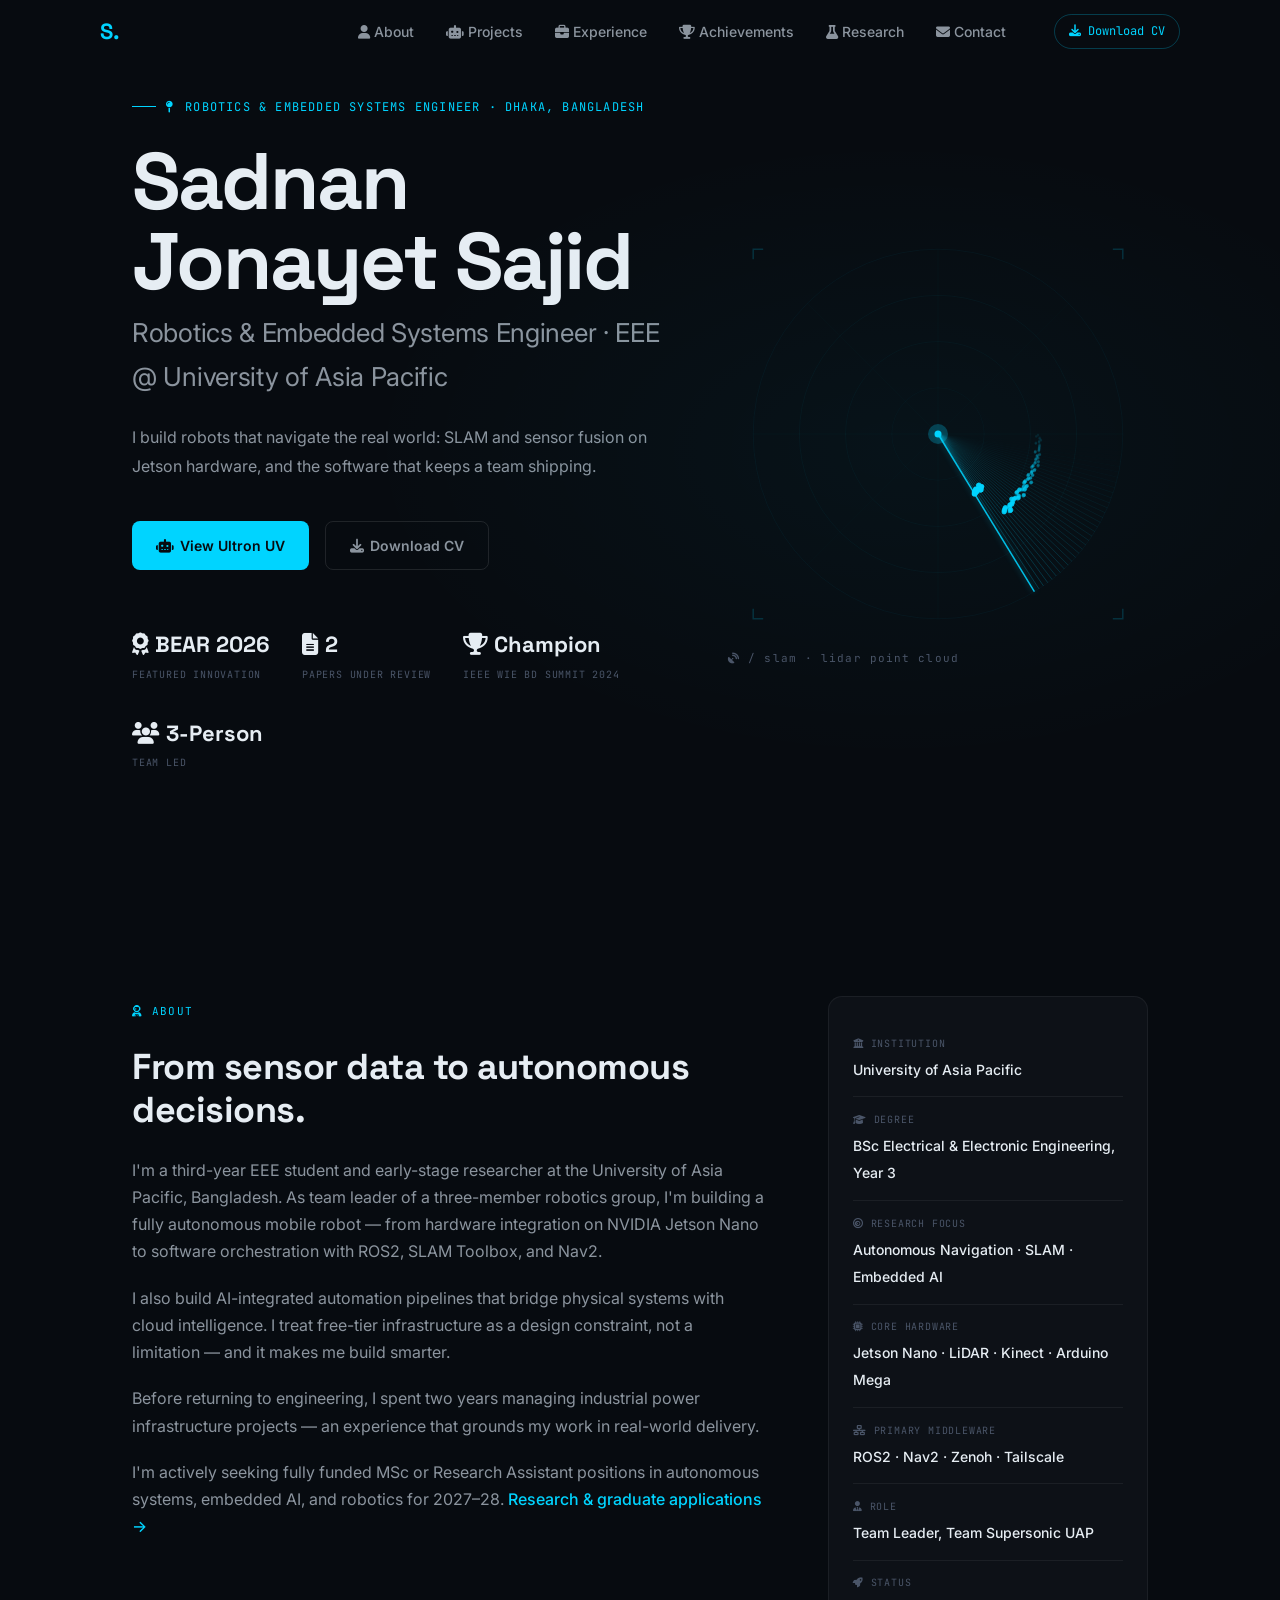
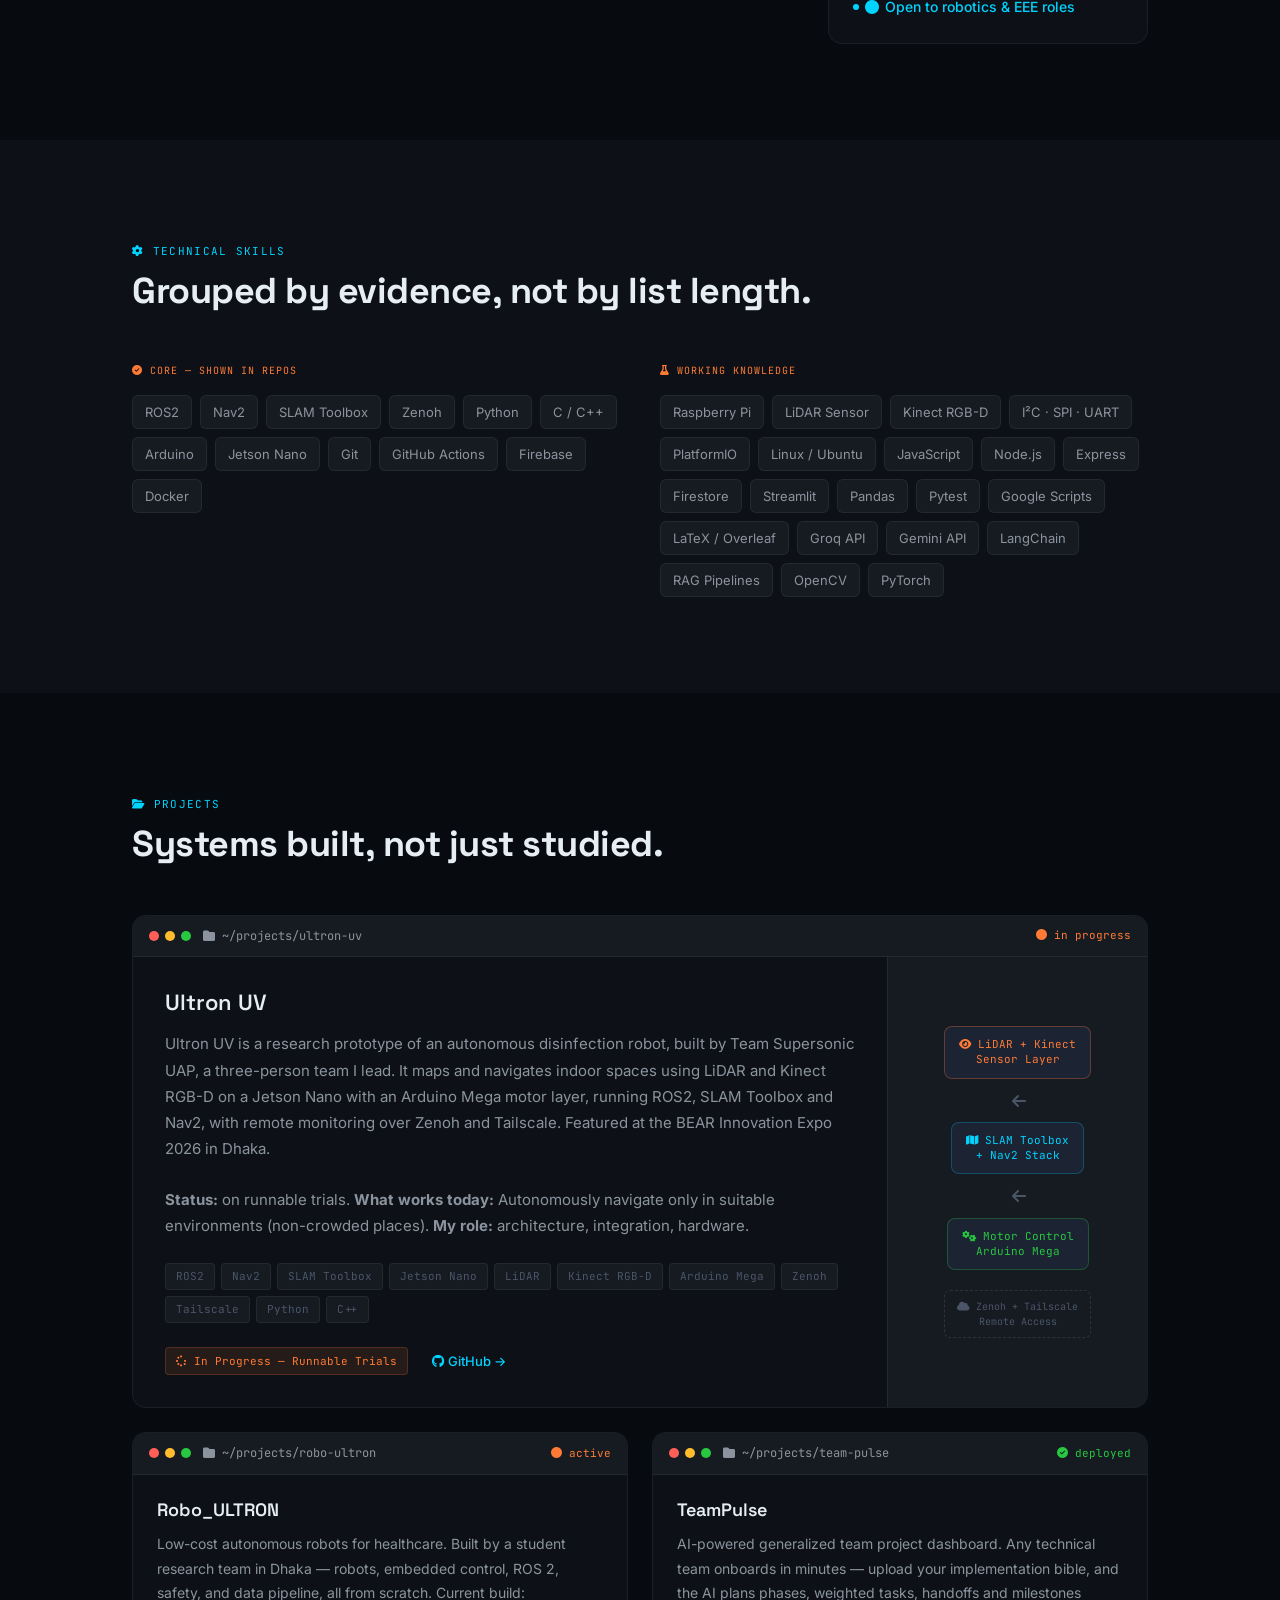
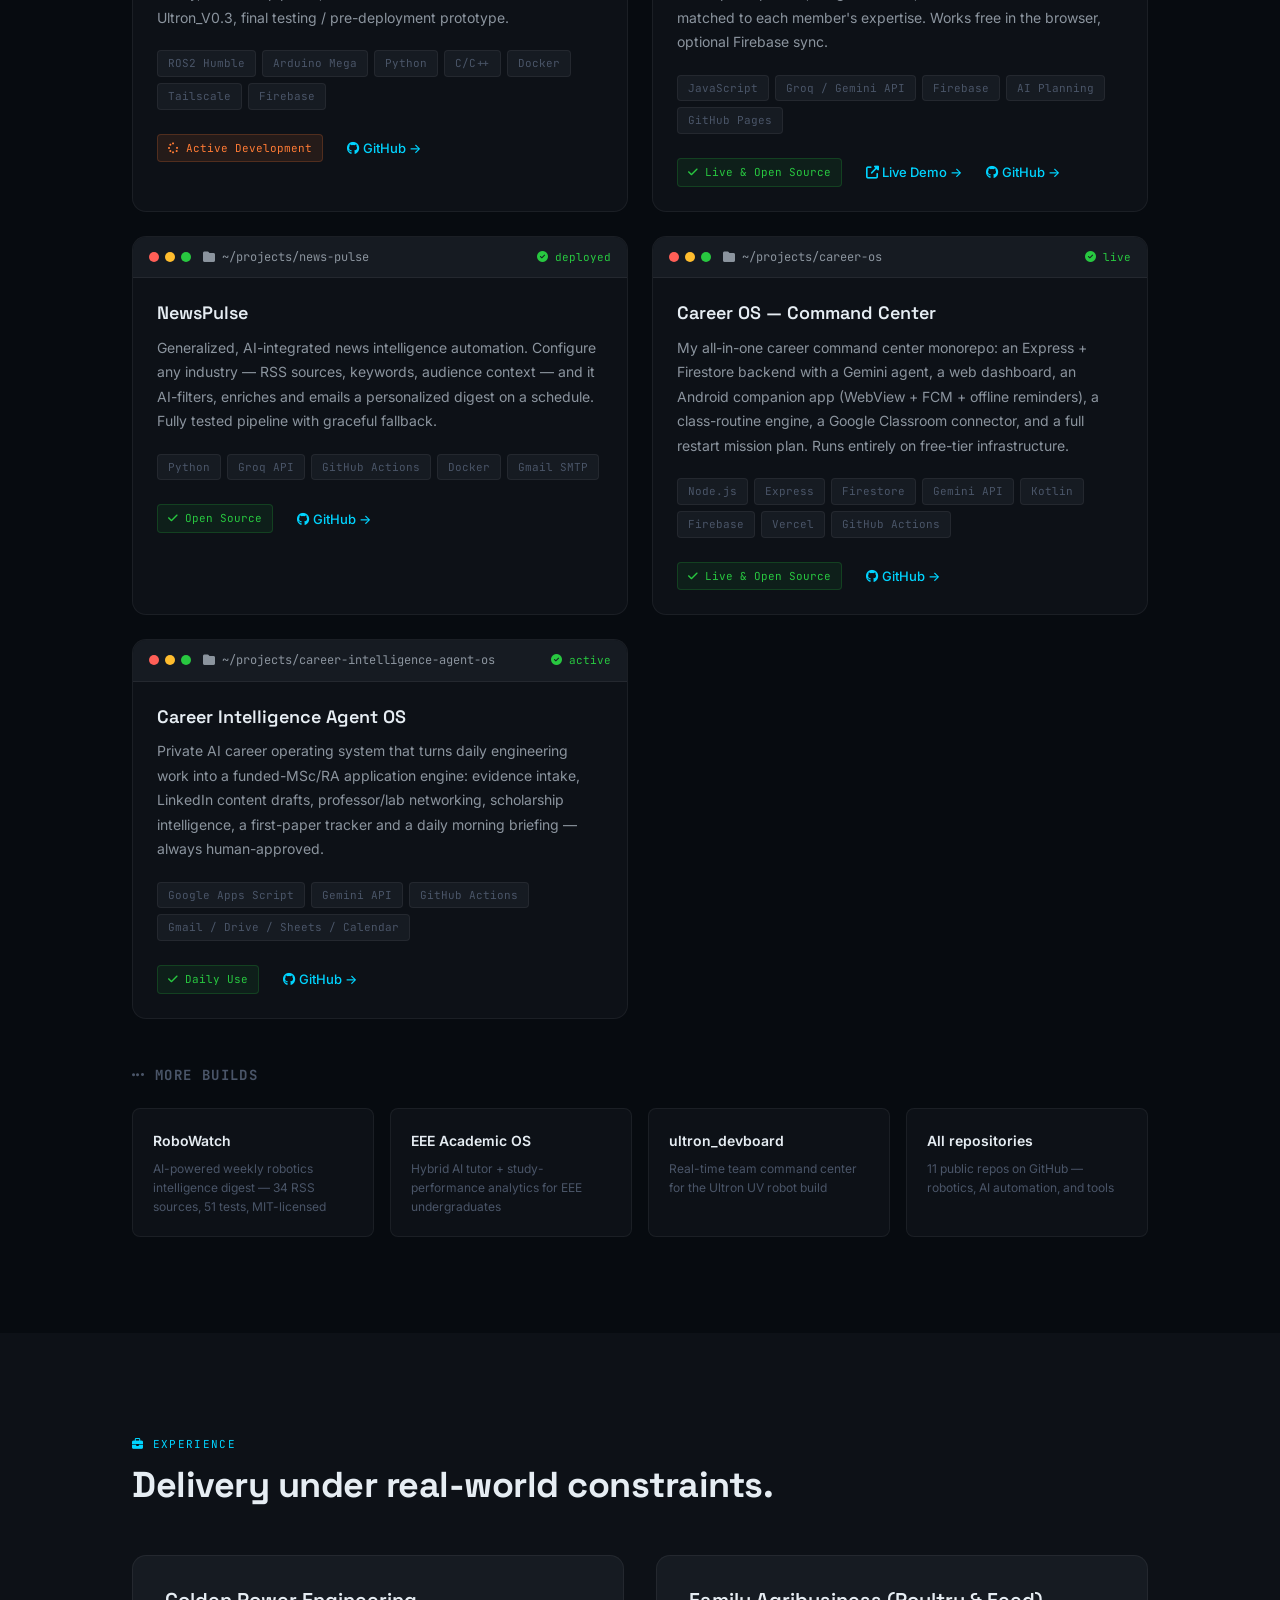
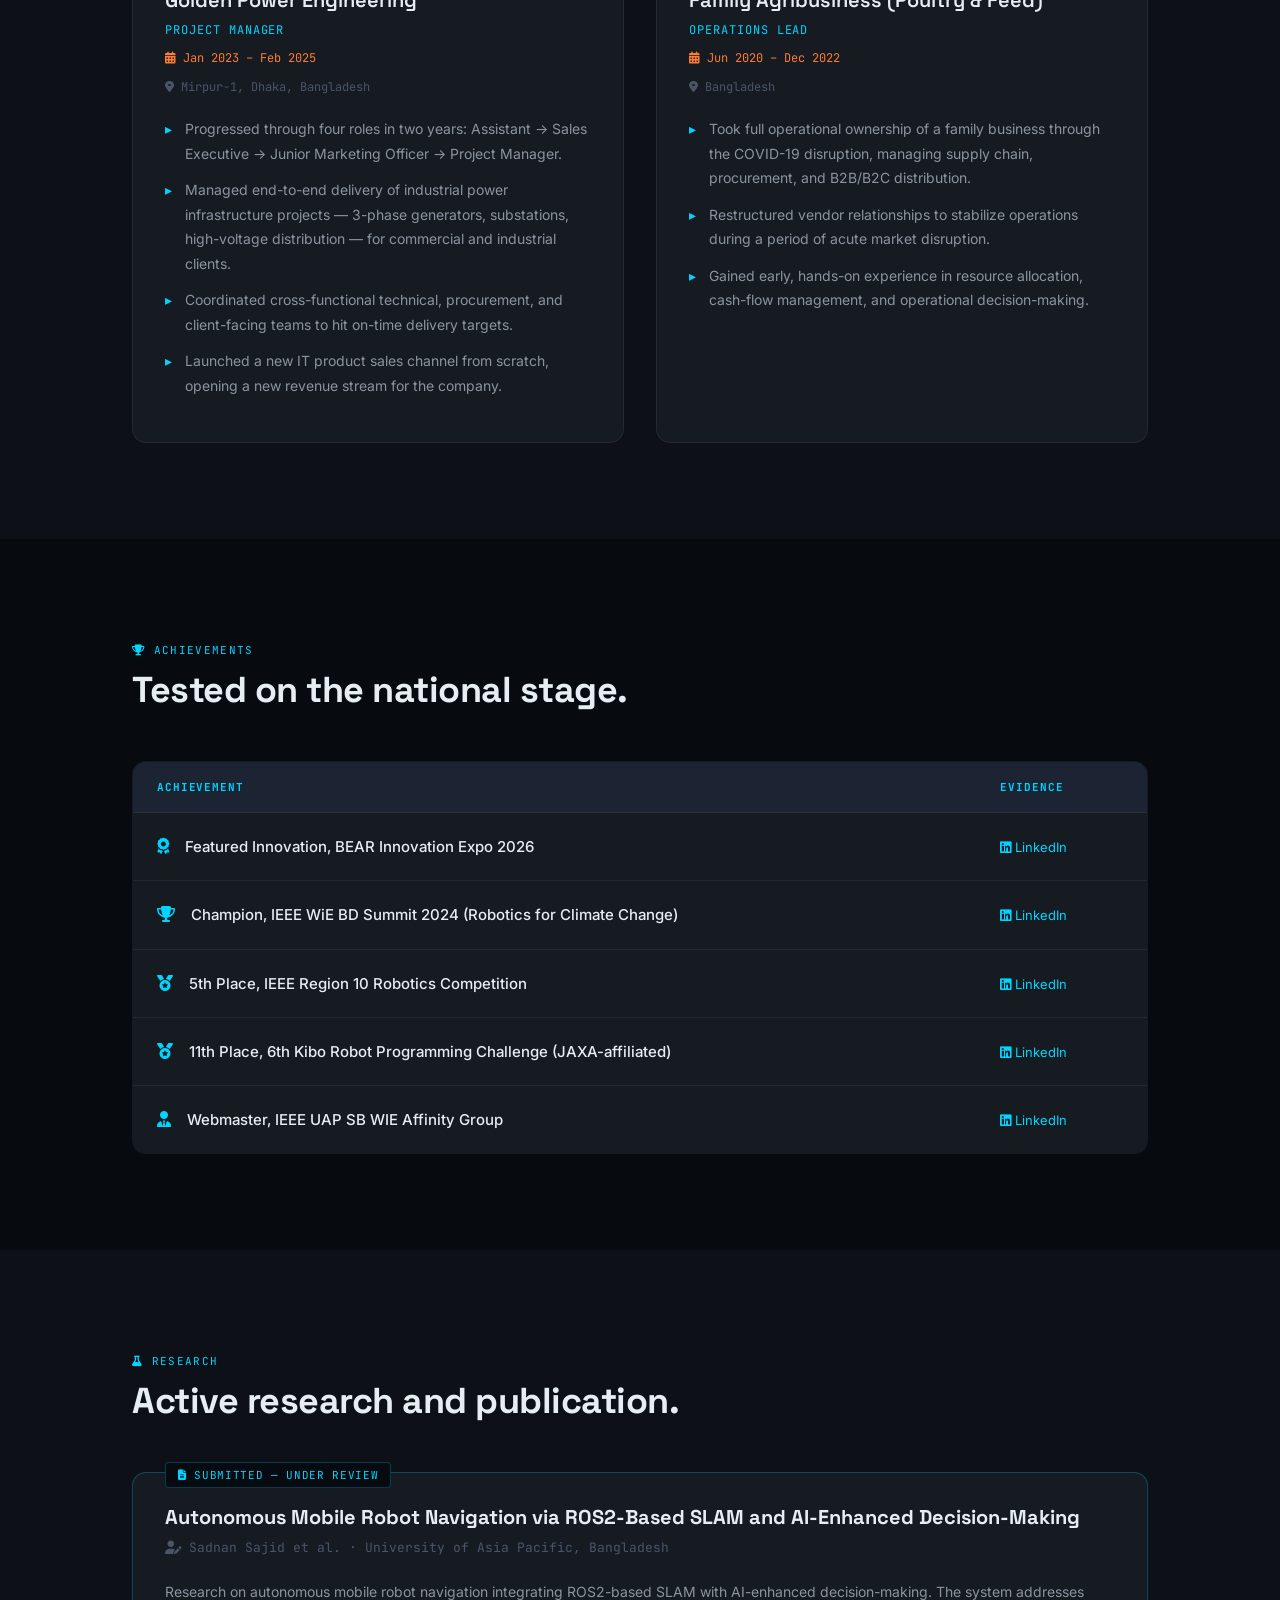
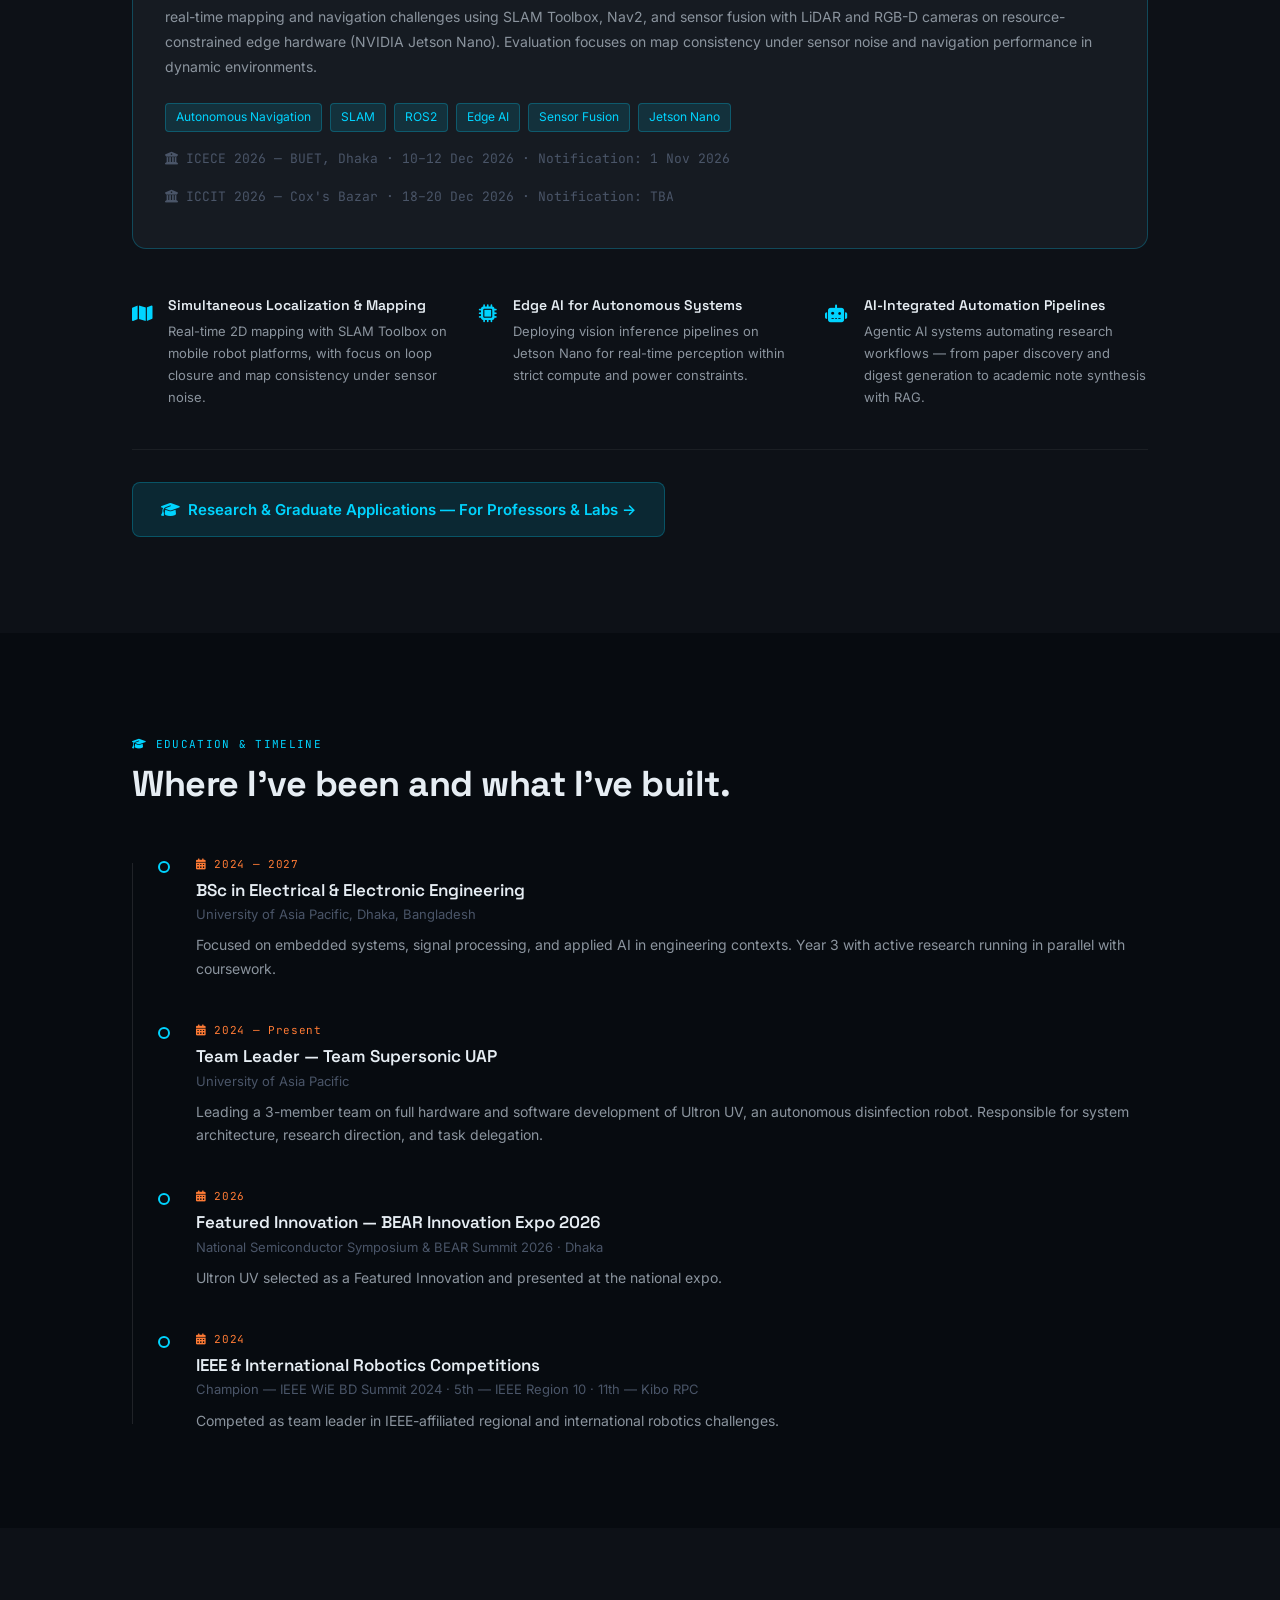
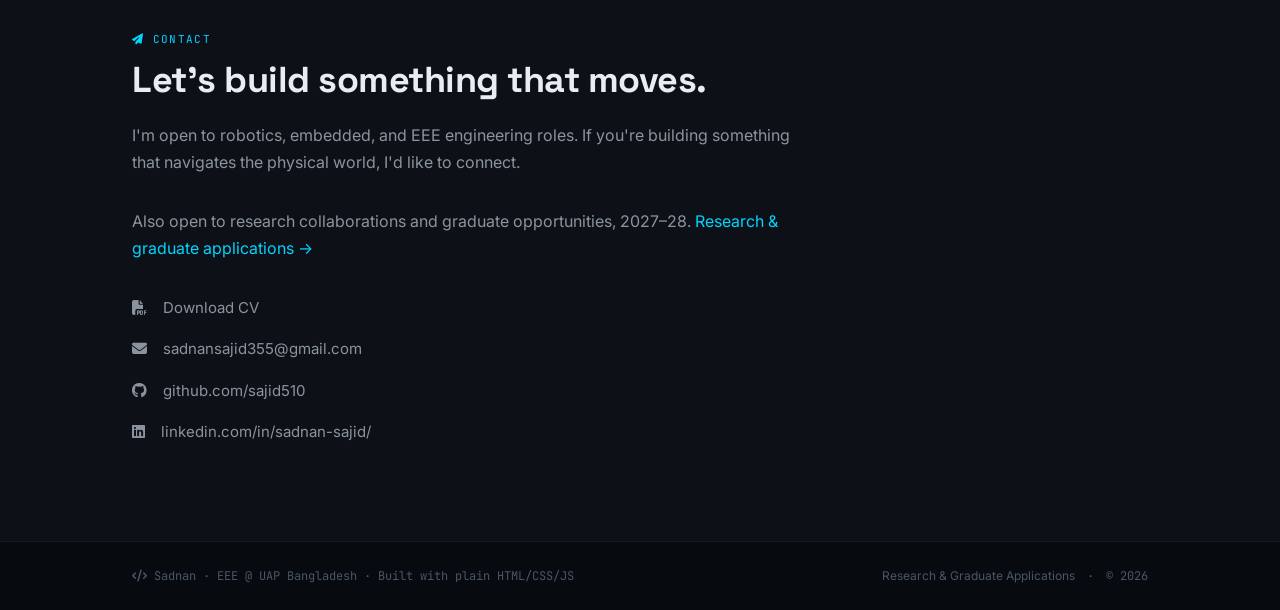
==== commit 2f0f0f72: "Remove Ultron UV Docs card, add achievement evidence links, make research page more prominent - Cut " ====
--- a/index.html
+++ b/index.html
@@ -98,6 +98,7 @@
                     <p>I'm a third-year EEE student and early-stage researcher at the University of Asia Pacific, Bangladesh. As team leader of a three-member robotics group, I'm building a fully autonomous mobile robot — from hardware integration on NVIDIA Jetson Nano to software orchestration with ROS2, SLAM Toolbox, and Nav2.</p>
                     <p>I also build AI-integrated automation pipelines that bridge physical systems with cloud intelligence. I treat free-tier infrastructure as a design constraint, not a limitation — and it makes me build smarter.</p>
                     <p>Before returning to engineering, I spent two years managing industrial power infrastructure projects — an experience that grounds my work in real-world delivery.</p>
+                    <p>I'm actively seeking fully funded MSc or Research Assistant positions in autonomous systems, embedded AI, and robotics for 2027–28. <a href="research.html" class="about-research-link">Research &amp; graduate applications →</a></p>
                 </div>
                 <div class="about-card reveal reveal-delay-1">
                     <div class="profile-item">
@@ -229,28 +230,7 @@
                     </div>
                 </div>
 
-                <!-- 2. Ultron_UV (repo) -->
-                <div class="project-card reveal reveal-delay-1">
-                    <div class="terminal-bar">
-                        <div class="terminal-dots"><span></span><span></span><span></span></div>
-                        <span class="terminal-path mono"><i class="fas fa-folder" aria-hidden="true"></i> ~/projects/ultron-uv-docs</span>
-                        <span class="terminal-status deployed mono"><i class="fas fa-check-circle" aria-hidden="true"></i> deployed</span>
-                    </div>
-                    <div class="pc-body">
-                        <h3>Ultron UV — Docs &amp; Architecture</h3>
-                        <p>Public documentation repository for Ultron UV: architecture diagrams, safety notices, exhibition playbook, testing matrix, and the BEAR Summit 2026 poster. Designed for visitors, judges, mentors, and investors to evaluate the project honestly.</p>
-                        <div class="project-tags">
-                            <span>ROS2</span><span>SLAM</span><span>Nav2</span><span>Jetson Nano</span>
-                            <span>Documentation</span><span>Safety</span>
-                        </div>
-                        <div class="project-meta">
-                            <span class="status-badge deployed mono"><i class="fas fa-check" aria-hidden="true"></i> Open Source</span>
-                            <a href="https://github.com/supersonic654e-byte/Ultron-UV-" class="project-link" target="_blank" rel="noopener"><i class="fab fa-github" aria-hidden="true"></i> GitHub →</a>
-                        </div>
-                    </div>
-                </div>
-
-                <!-- 3. TeamPulse -->
+                <!-- 2. TeamPulse -->
                 <div class="project-card reveal reveal-delay-2">
                     <div class="terminal-bar">
                         <div class="terminal-dots"><span></span><span></span><span></span></div>
@@ -414,7 +394,7 @@
                                 <span class="ach-text">Featured Innovation, BEAR Innovation Expo 2026</span>
                             </td>
                             <td>
-                                <a href="https://www.linkedin.com/in/sadnan-sajid/" class="ach-evidence" target="_blank" rel="noopener"><i class="fab fa-linkedin" aria-hidden="true"></i> LinkedIn</a>
+                                <a href="https://lnkd.in/p/drJWTRPJ" class="ach-evidence" target="_blank" rel="noopener"><i class="fab fa-linkedin" aria-hidden="true"></i> LinkedIn</a>
                             </td>
                         </tr>
                         <tr>
@@ -423,7 +403,7 @@
                                 <span class="ach-text">Champion, IEEE WiE BD Summit 2024 (Robotics for Climate Change)</span>
                             </td>
                             <td>
-                                <a href="https://www.linkedin.com/in/sadnan-sajid/" class="ach-evidence" target="_blank" rel="noopener"><i class="fab fa-linkedin" aria-hidden="true"></i> LinkedIn</a>
+                                <a href="https://lnkd.in/p/dg_5kKcZ" class="ach-evidence" target="_blank" rel="noopener"><i class="fab fa-linkedin" aria-hidden="true"></i> LinkedIn</a>
                             </td>
                         </tr>
                         <tr>
@@ -432,7 +412,7 @@
                                 <span class="ach-text">5th Place, IEEE Region 10 Robotics Competition</span>
                             </td>
                             <td>
-                                <a href="https://www.linkedin.com/in/sadnan-sajid/" class="ach-evidence" target="_blank" rel="noopener"><i class="fab fa-linkedin" aria-hidden="true"></i> LinkedIn</a>
+                                <a href="https://lnkd.in/p/dUGkazYd" class="ach-evidence" target="_blank" rel="noopener"><i class="fab fa-linkedin" aria-hidden="true"></i> LinkedIn</a>
                             </td>
                         </tr>
                         <tr>
@@ -506,7 +486,7 @@
             </div>
 
             <div class="research-link-box reveal">
-                <a href="research.html" class="research-link"><i class="fas fa-graduation-cap" aria-hidden="true"></i> Research &amp; Graduate Applications →</a>
+                <a href="research.html" class="research-link research-link-prominent"><i class="fas fa-graduation-cap" aria-hidden="true"></i> Research &amp; Graduate Applications — For Professors &amp; Labs →</a>
             </div>
         </div>
     </section>
--- a/css/style.css
+++ b/css/style.css
@@ -1099,7 +1099,9 @@
 
 /* RESEARCH LINK BOX */
 .research-link-box {
-  margin-top: 2rem;
+  margin-top: 2.5rem;
+  padding-top: 2rem;
+  border-top: 1px solid var(--border);
 }
 .research-link {
   display: inline-flex;
@@ -1115,6 +1117,28 @@
 }
 .research-link:hover {
   background: var(--accent-glow);
+}
+.research-link-prominent {
+  font-size: 15px;
+  font-weight: 600;
+  padding: 14px 28px;
+  background: var(--accent-glow);
+  border-color: var(--accent-border);
+}
+.research-link-prominent:hover {
+  background: rgba(0, 212, 255, 0.18);
+  box-shadow: 0 0 20px rgba(0, 212, 255, 0.15);
+}
+
+/* ABOUT RESEARCH LINK */
+.about-research-link {
+  color: var(--accent);
+  font-weight: 500;
+  transition: opacity 0.2s;
+}
+.about-research-link:hover {
+  opacity: 0.75;
+  text-decoration: underline;
 }
 
 /* PAPER VENUES */
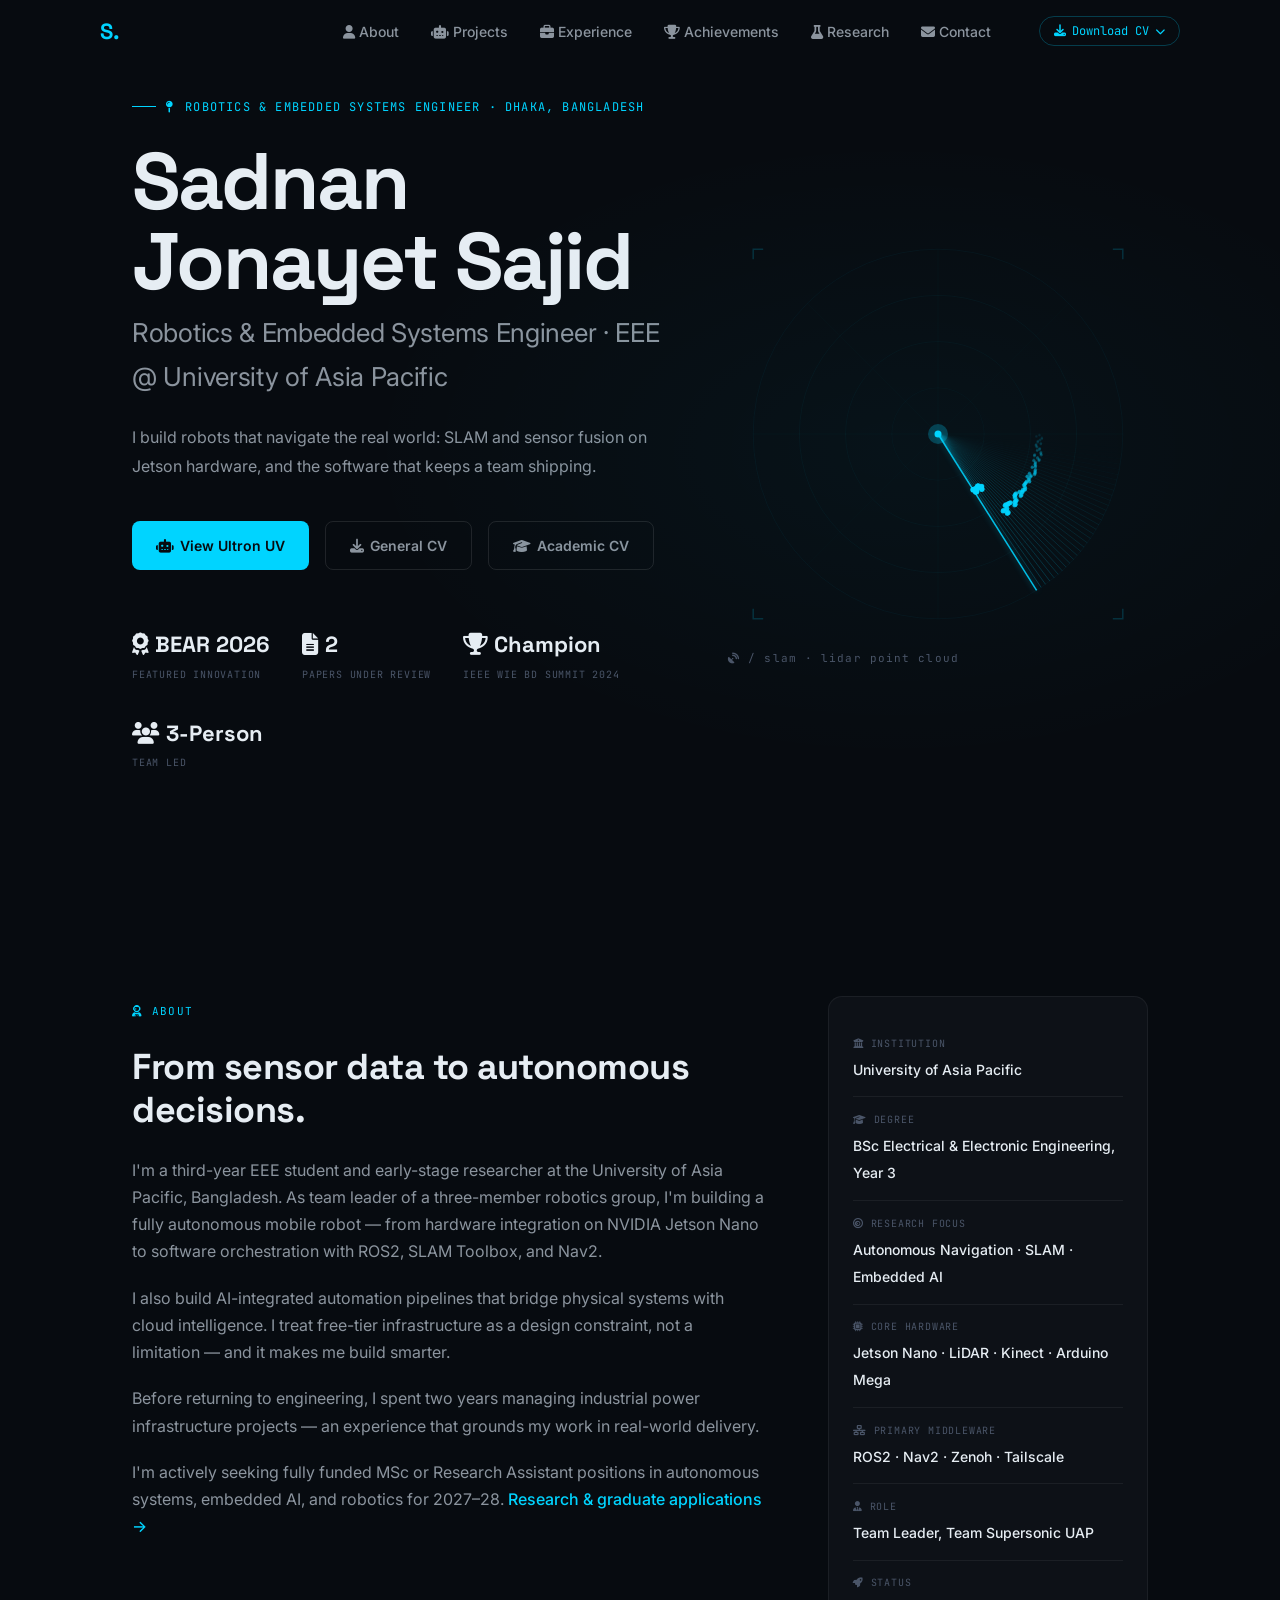
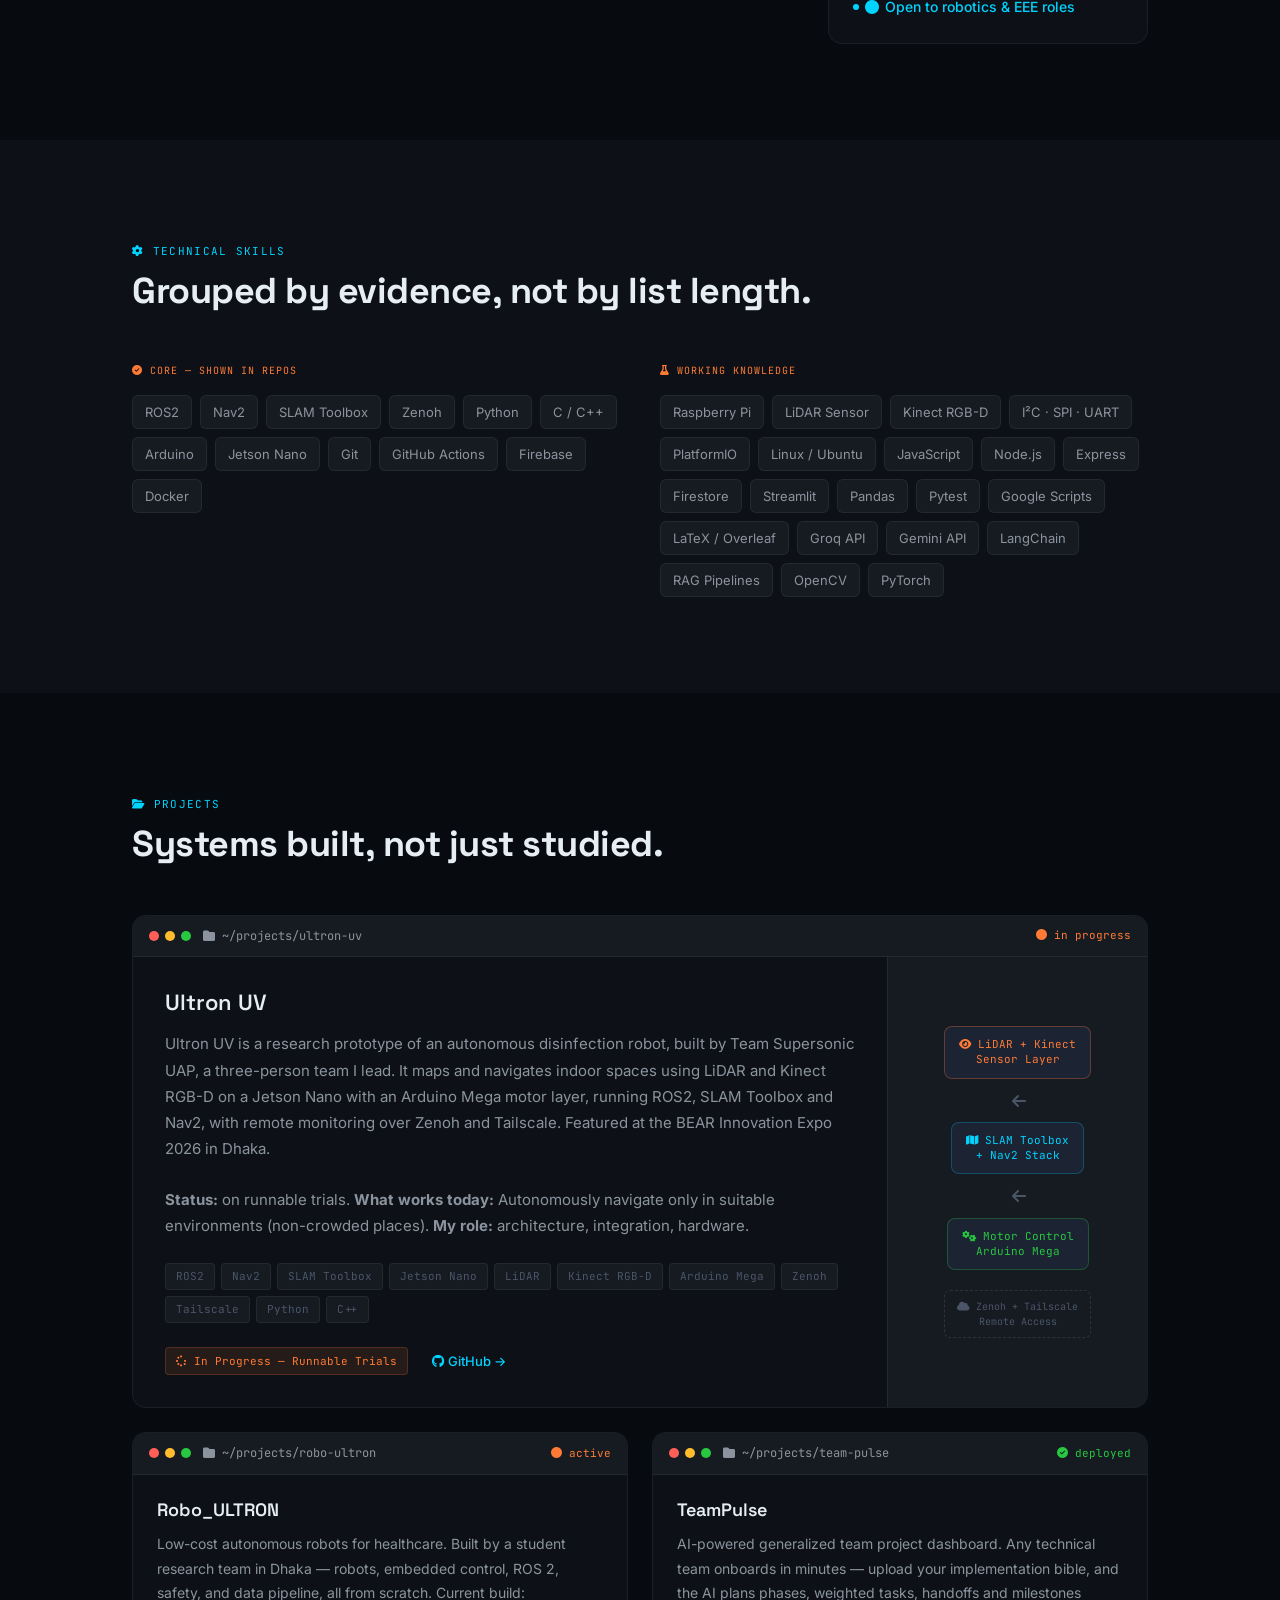
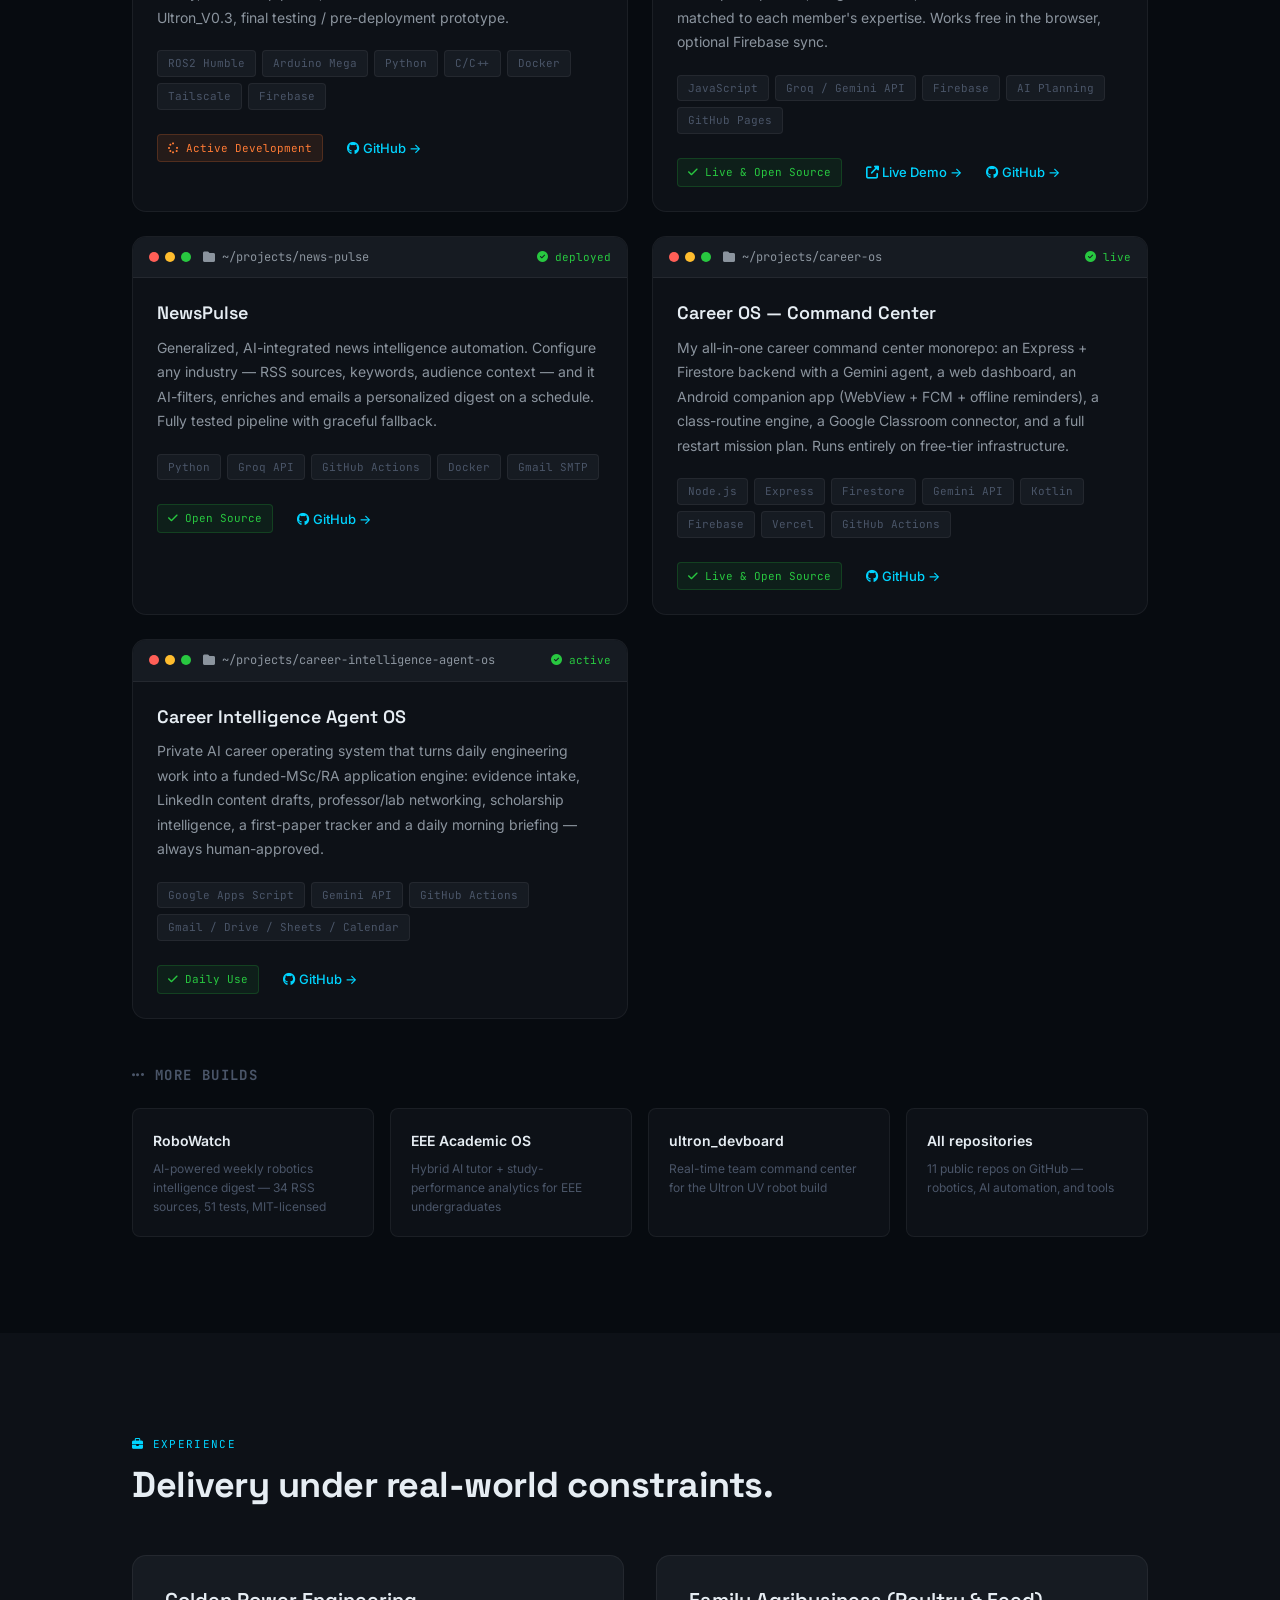
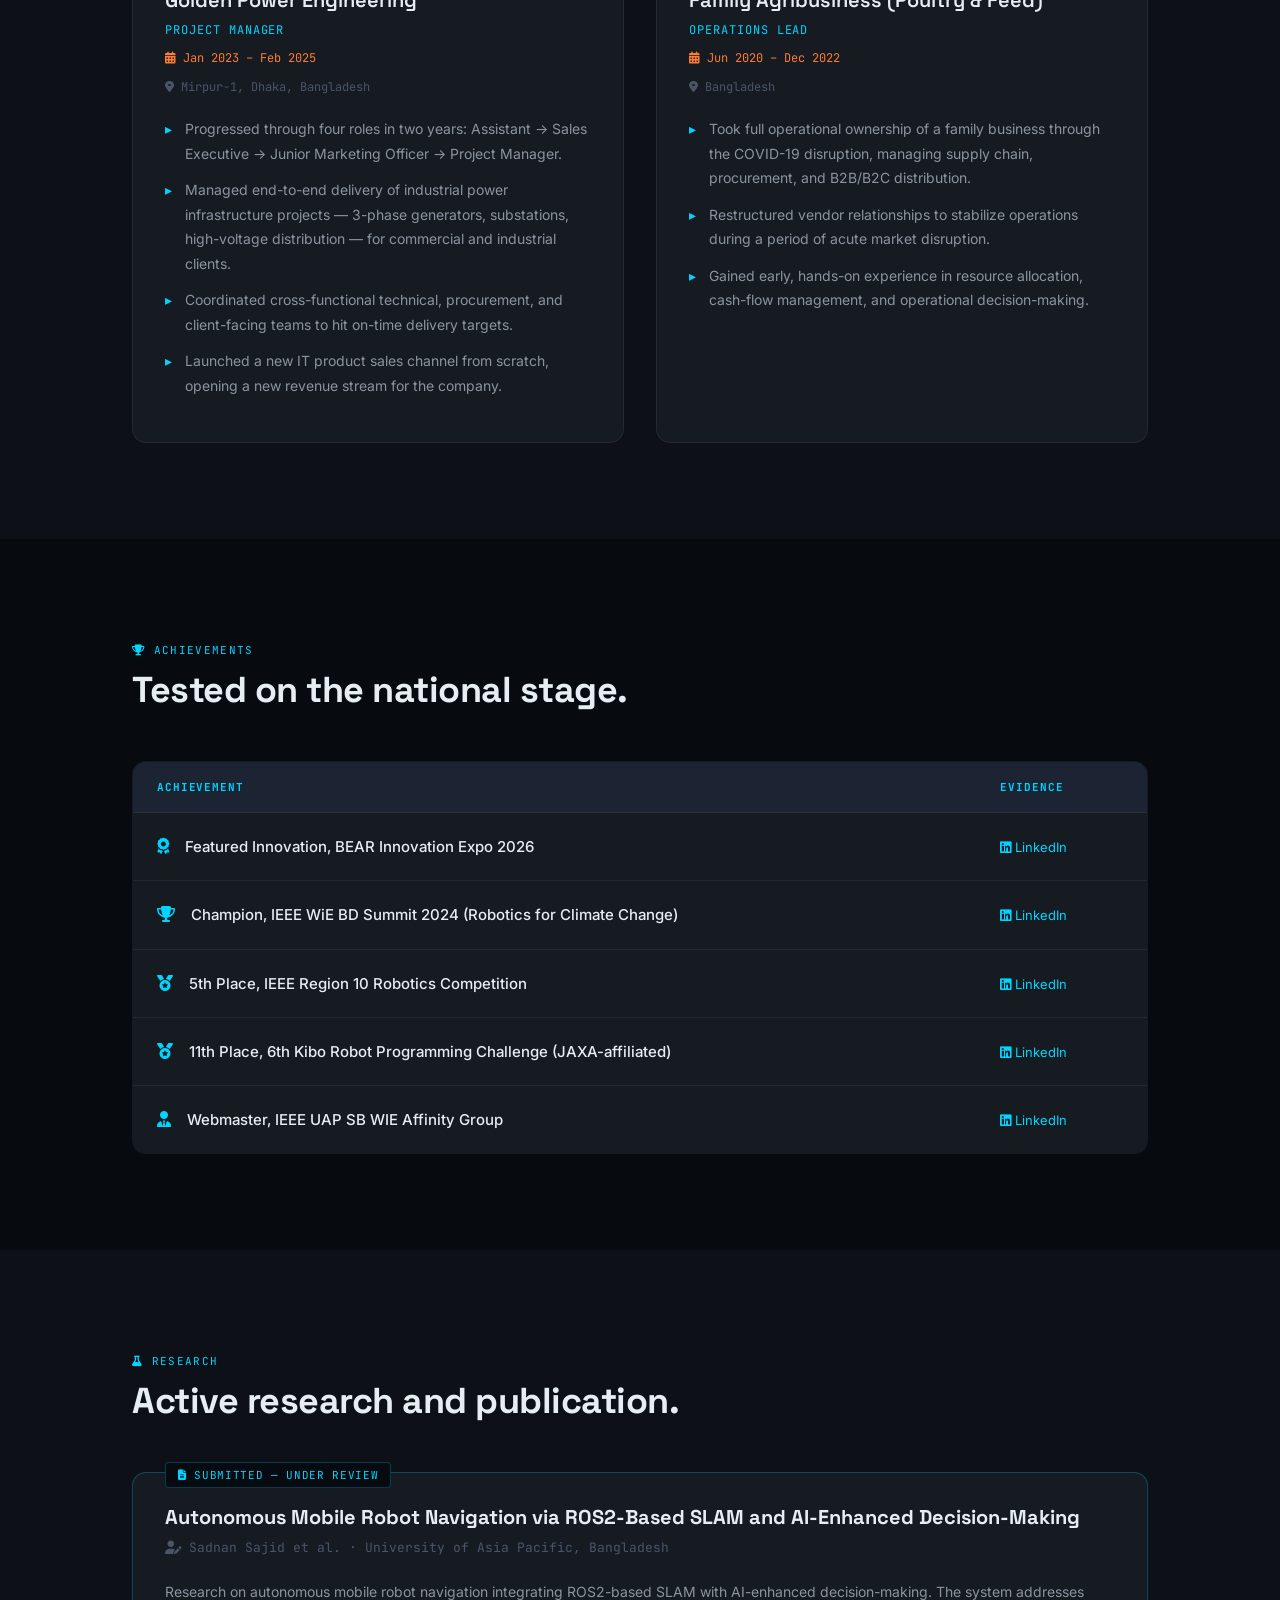
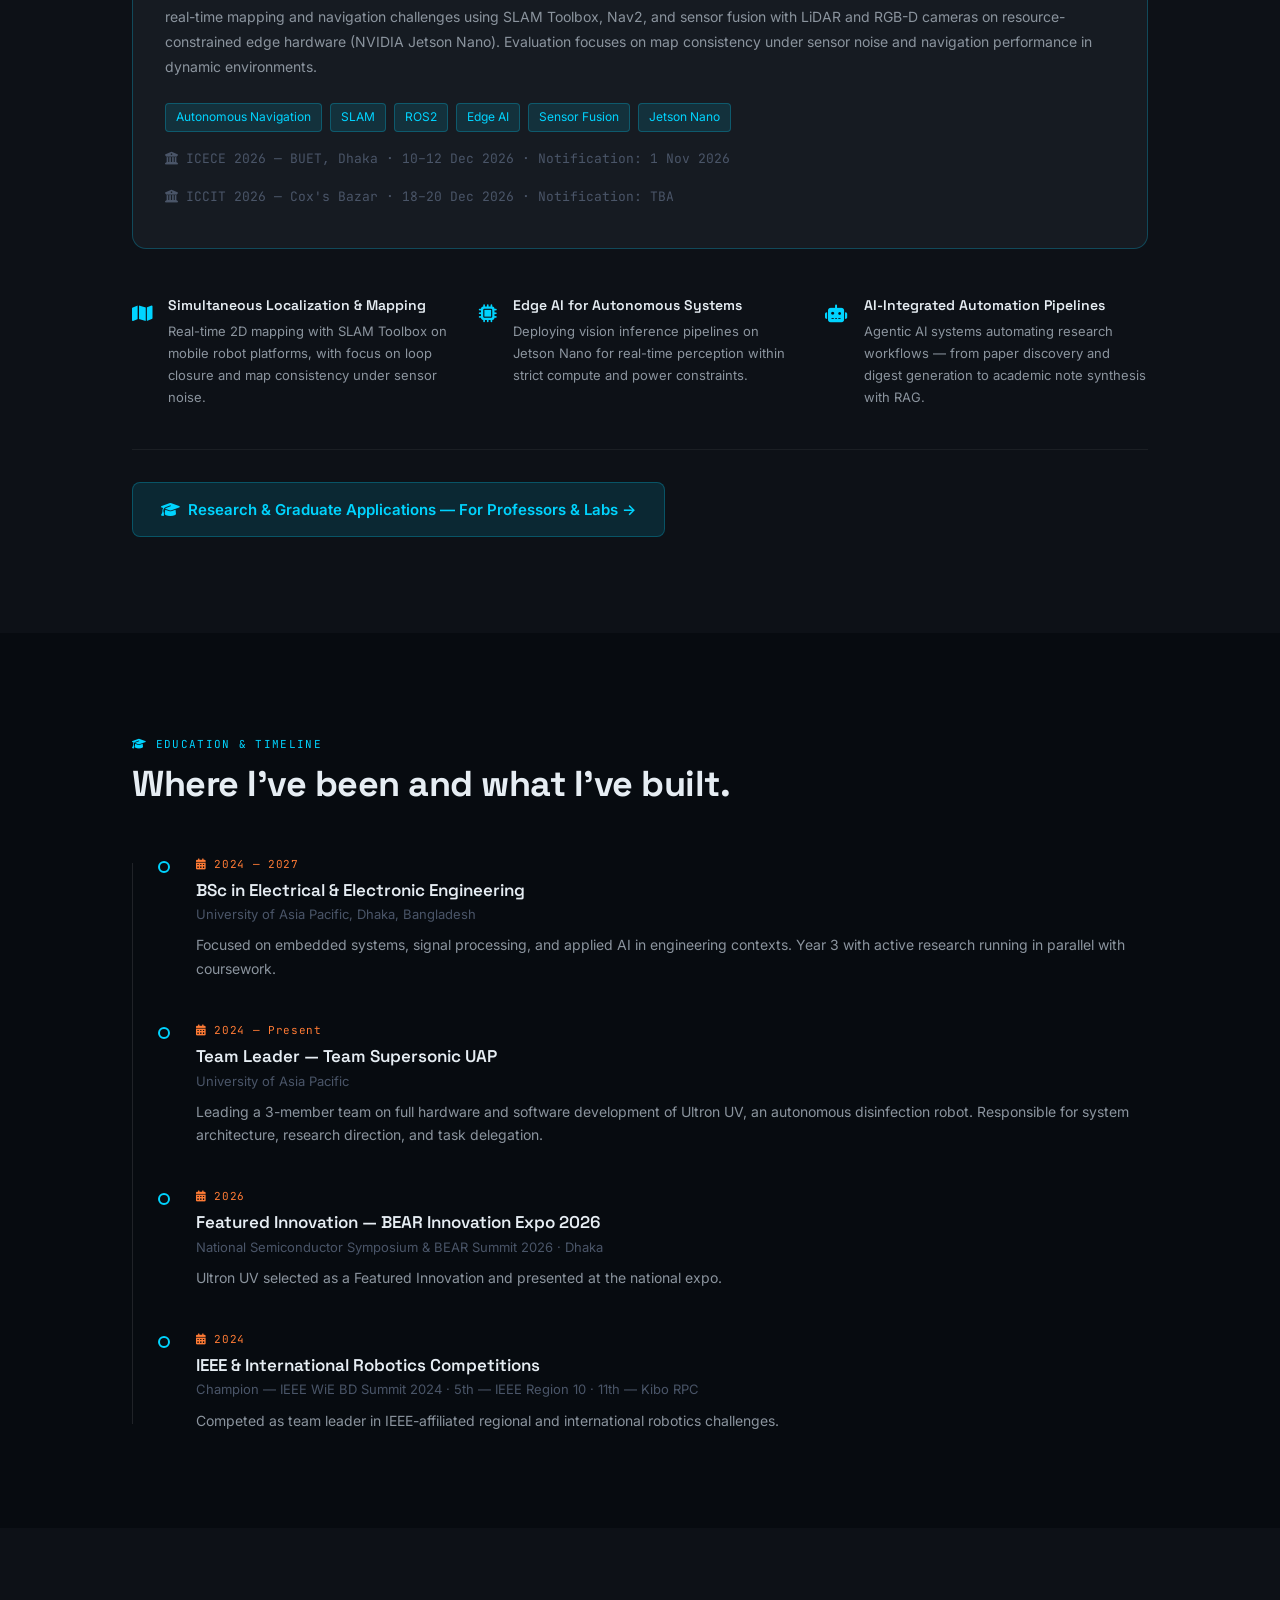
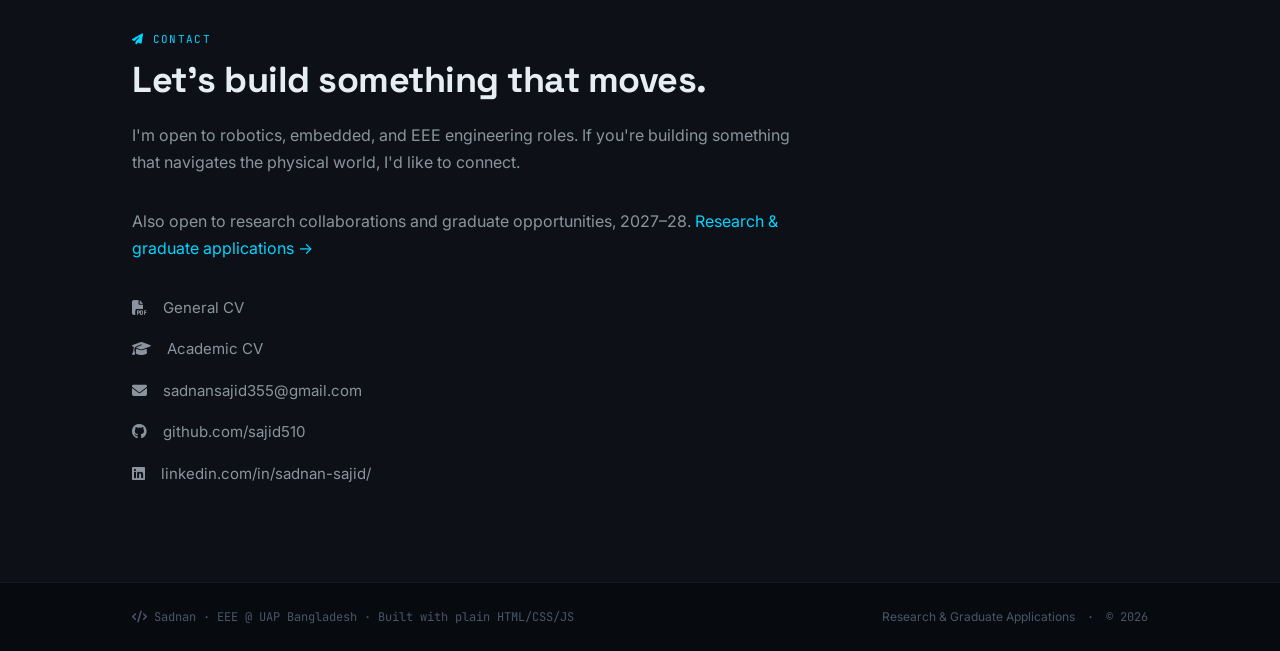
==== commit 127ed2c1: "Add dual-CV system: General CV + Academic CV for professors/labs - Convert Academic CV to PDF - Nav:" ====
--- a/index.html
+++ b/index.html
@@ -36,7 +36,27 @@
                 <li><a href="#research" data-section="research"><i class="fas fa-flask" aria-hidden="true"></i> Research</a></li>
                 <li><a href="#contact" data-section="contact"><i class="fas fa-envelope" aria-hidden="true"></i> Contact</a></li>
             </ul>
-            <a href="Sadnan_Jonayet_SAJID_CV.pdf" class="nav-cta" download><i class="fas fa-download" aria-hidden="true"></i> Download CV</a>
+            <div class="nav-dropdown">
+                <button class="nav-cta nav-dropdown-toggle" id="cv-dropdown-toggle" aria-haspopup="true" aria-expanded="false">
+                    <i class="fas fa-download" aria-hidden="true"></i> Download CV <i class="fas fa-chevron-down" aria-hidden="true"></i>
+                </button>
+                <div class="nav-dropdown-menu" id="cv-dropdown-menu">
+                    <a href="Sadnan_Jonayet_SAJID_CV.pdf" class="nav-dropdown-item" download>
+                        <i class="fas fa-file-pdf" aria-hidden="true"></i>
+                        <span class="nd-text">
+                            <span class="nd-title">General CV</span>
+                            <span class="nd-desc">For industry & general roles</span>
+                        </span>
+                    </a>
+                    <a href="Sadnan_Sajid_Academic_CV.pdf" class="nav-dropdown-item" download>
+                        <i class="fas fa-graduation-cap" aria-hidden="true"></i>
+                        <span class="nd-text">
+                            <span class="nd-title">Academic CV</span>
+                            <span class="nd-desc">For professors, labs & MSc/RA</span>
+                        </span>
+                    </a>
+                </div>
+            </div>
             <button class="nav-toggle" id="nav-toggle" aria-label="Toggle menu" aria-expanded="false">
                 <i class="fas fa-bars" aria-hidden="true"></i>
             </button>
@@ -60,7 +80,8 @@
                 </p>
                 <div class="hero-actions">
                     <a href="#ultron-uv" class="btn btn-primary"><i class="fas fa-robot" aria-hidden="true"></i> View Ultron UV</a>
-                    <a href="Sadnan_Jonayet_SAJID_CV.pdf" class="btn btn-ghost" download><i class="fas fa-download" aria-hidden="true"></i> Download CV</a>
+                    <a href="Sadnan_Jonayet_SAJID_CV.pdf" class="btn btn-ghost" download><i class="fas fa-download" aria-hidden="true"></i> General CV</a>
+                    <a href="Sadnan_Sajid_Academic_CV.pdf" class="btn btn-ghost" download><i class="fas fa-graduation-cap" aria-hidden="true"></i> Academic CV</a>
                 </div>
                 <div class="hero-stats">
                     <div class="stat">
@@ -548,7 +569,10 @@
                     <p class="contact-quiet">Also open to research collaborations and graduate opportunities, 2027–28. <a href="research.html" class="contact-inline-link">Research &amp; graduate applications →</a></p>
                     <div class="contact-links">
                         <a href="Sadnan_Jonayet_SAJID_CV.pdf" class="c-link" download>
-                            <i class="fas fa-file-pdf" aria-hidden="true"></i> Download CV
+                            <i class="fas fa-file-pdf" aria-hidden="true"></i> General CV
+                        </a>
+                        <a href="Sadnan_Sajid_Academic_CV.pdf" class="c-link" download>
+                            <i class="fas fa-graduation-cap" aria-hidden="true"></i> Academic CV
                         </a>
                         <a href="mailto:sadnansajid355@gmail.com" class="c-link">
                             <i class="fas fa-envelope" aria-hidden="true"></i> sadnansajid355@gmail.com
--- a/css/style.css
+++ b/css/style.css
@@ -129,6 +129,85 @@
   background: var(--accent-glow);
 }
 
+/* NAV DROPDOWN */
+.nav-dropdown {
+  position: relative;
+  flex-shrink: 0;
+}
+.nav-dropdown-toggle {
+  display: inline-flex;
+  align-items: center;
+  gap: 6px;
+  background: none;
+  border: none;
+  cursor: pointer;
+  font-family: var(--f-mono);
+  font-size: 12px;
+  color: var(--accent);
+  border: 1px solid var(--accent-border);
+  border-radius: 20px;
+  padding: 6px 14px;
+  white-space: nowrap;
+  transition: background 0.2s, color 0.2s;
+}
+.nav-dropdown-toggle:hover {
+  background: var(--accent-glow);
+}
+.nav-dropdown-toggle .fa-chevron-down {
+  font-size: 10px;
+  transition: transform 0.2s;
+}
+.nav-dropdown-toggle[aria-expanded="true"] .fa-chevron-down {
+  transform: rotate(180deg);
+}
+.nav-dropdown-menu {
+  display: none;
+  position: absolute;
+  top: calc(100% + 8px);
+  right: 0;
+  background: var(--bg2);
+  border: 1px solid var(--border);
+  border-radius: var(--radius);
+  padding: 0.5rem;
+  min-width: 260px;
+  z-index: 200;
+  box-shadow: 0 8px 32px rgba(0, 0, 0, 0.4);
+}
+.nav-dropdown-menu.open {
+  display: block;
+}
+.nav-dropdown-item {
+  display: flex;
+  align-items: center;
+  gap: 12px;
+  padding: 10px 12px;
+  border-radius: 6px;
+  transition: background 0.2s;
+  color: var(--text);
+}
+.nav-dropdown-item:hover {
+  background: var(--bg3);
+}
+.nav-dropdown-item i {
+  font-size: 16px;
+  color: var(--accent);
+  width: 20px;
+  text-align: center;
+}
+.nd-text {
+  display: flex;
+  flex-direction: column;
+}
+.nd-title {
+  font-size: 13px;
+  font-weight: 600;
+  color: var(--text);
+}
+.nd-desc {
+  font-size: 11px;
+  color: var(--text3);
+}
+
 /* Mobile nav toggle (hidden on desktop) */
 .nav-toggle {
   display: none;
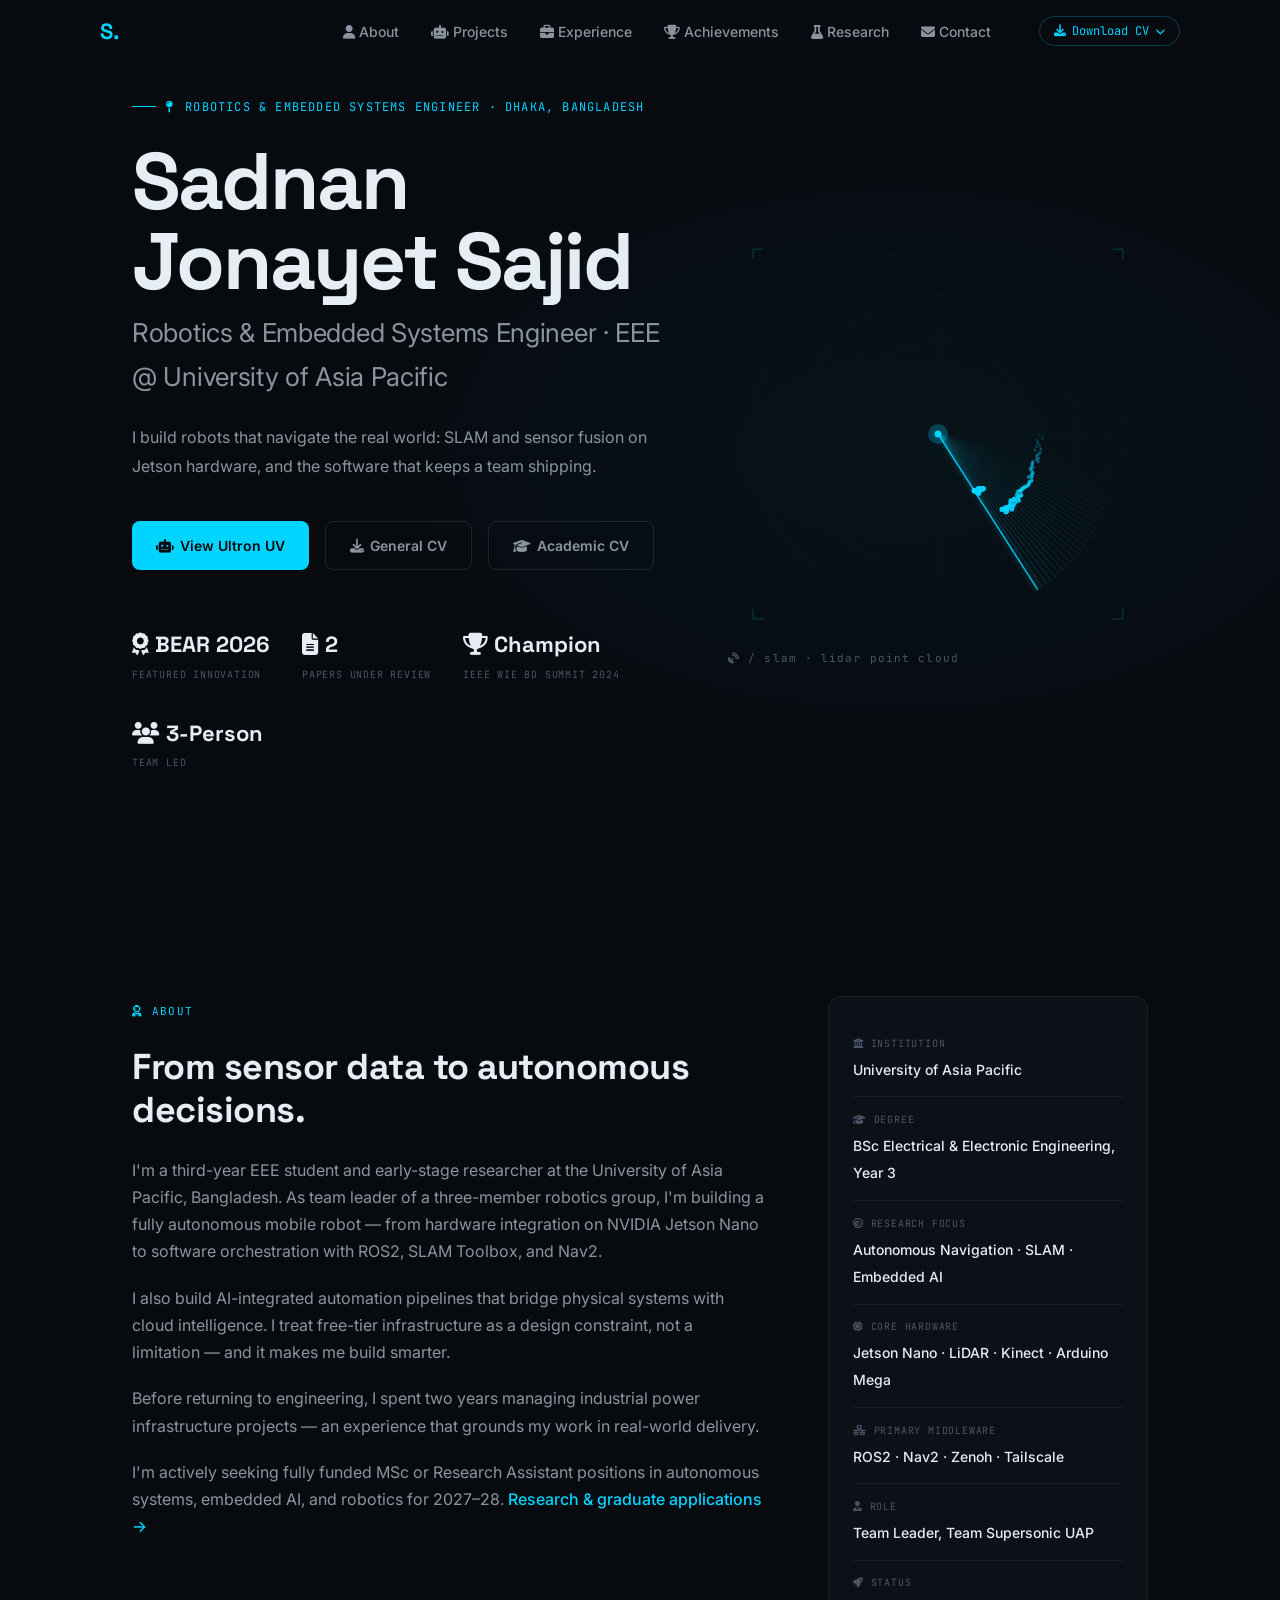
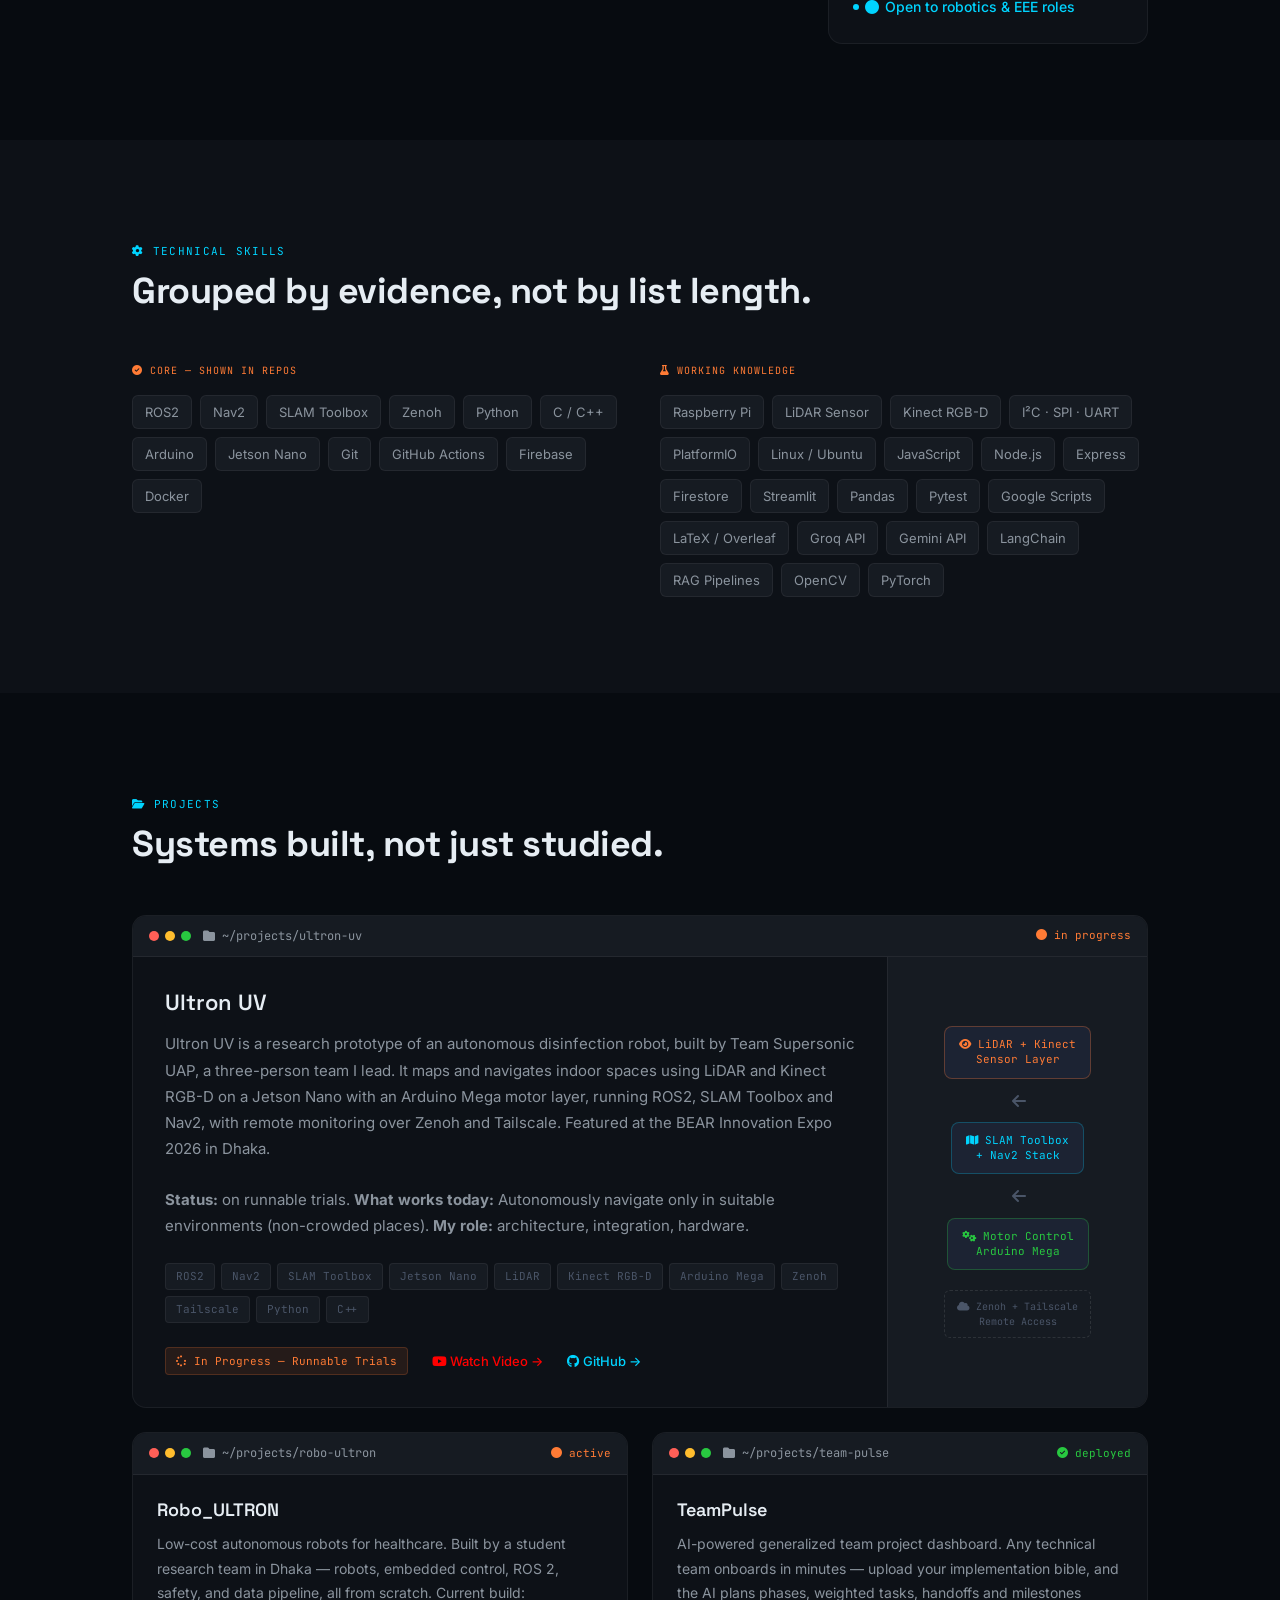
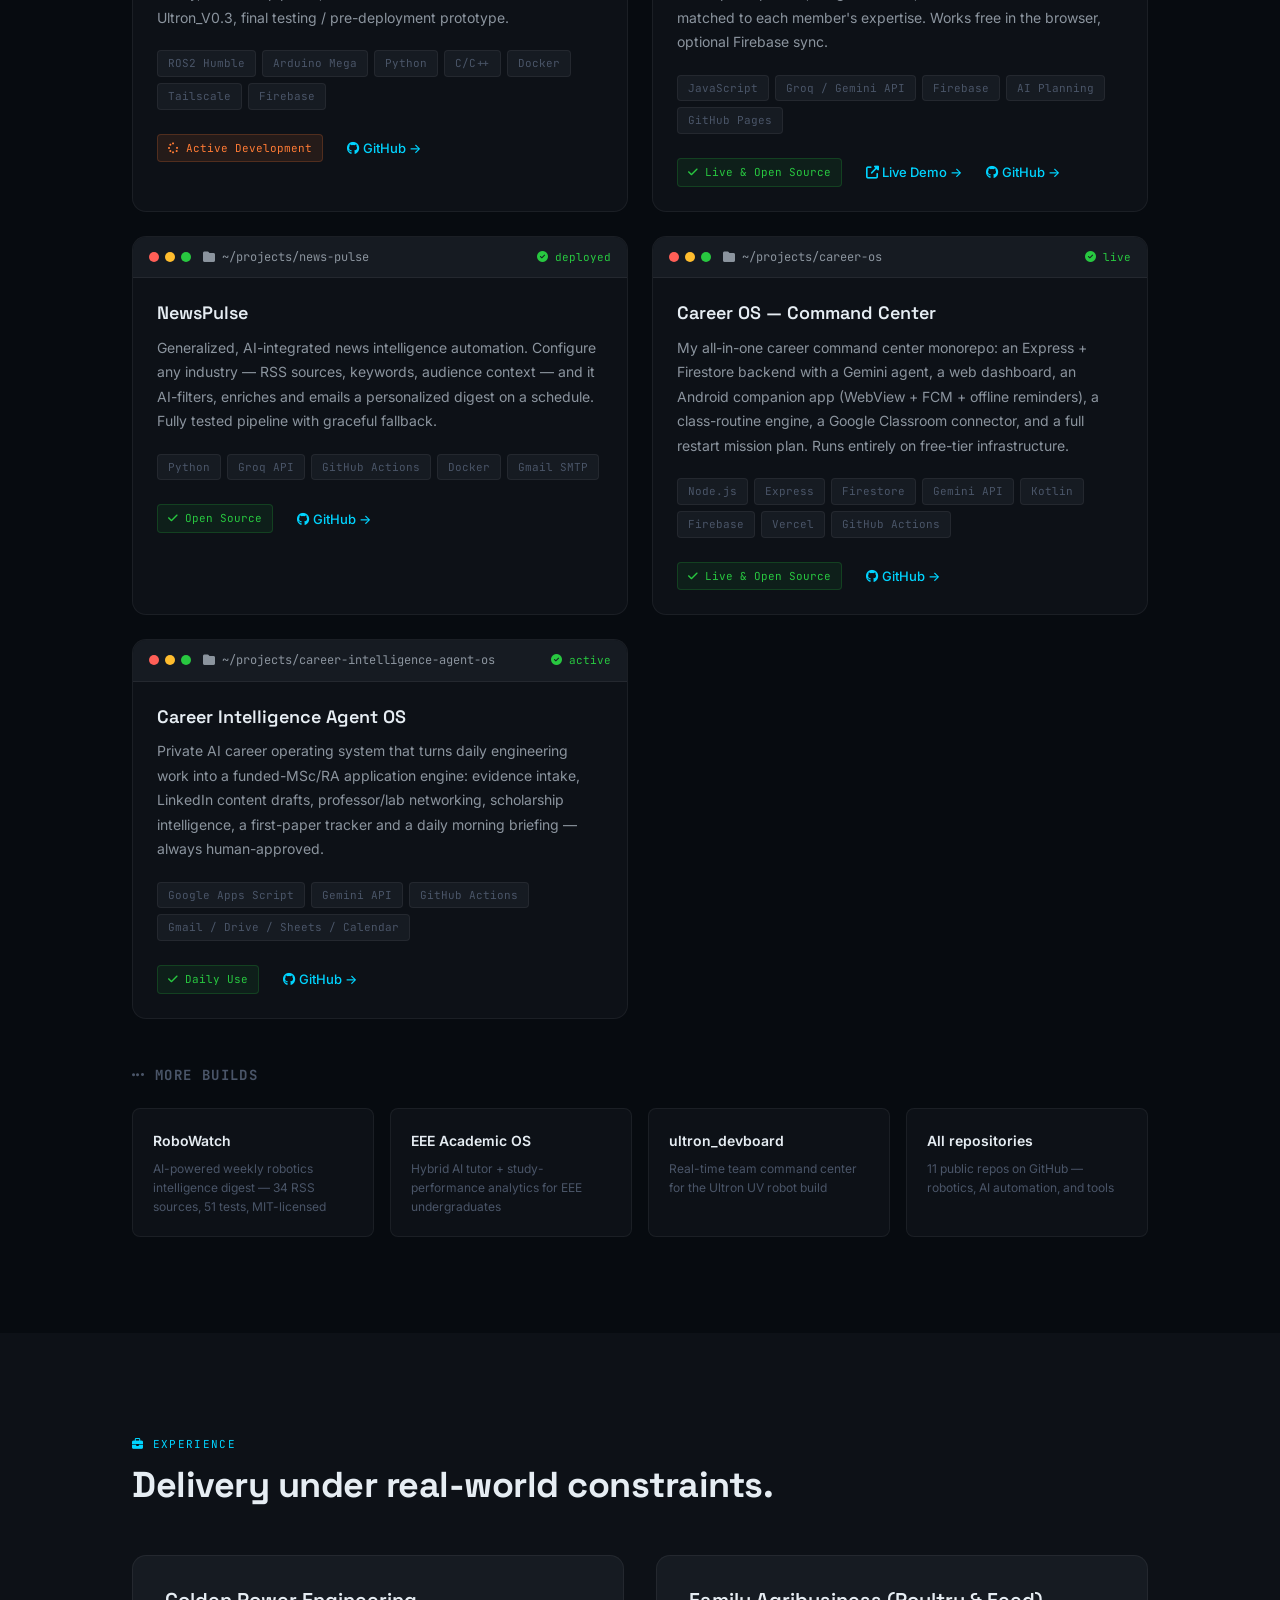
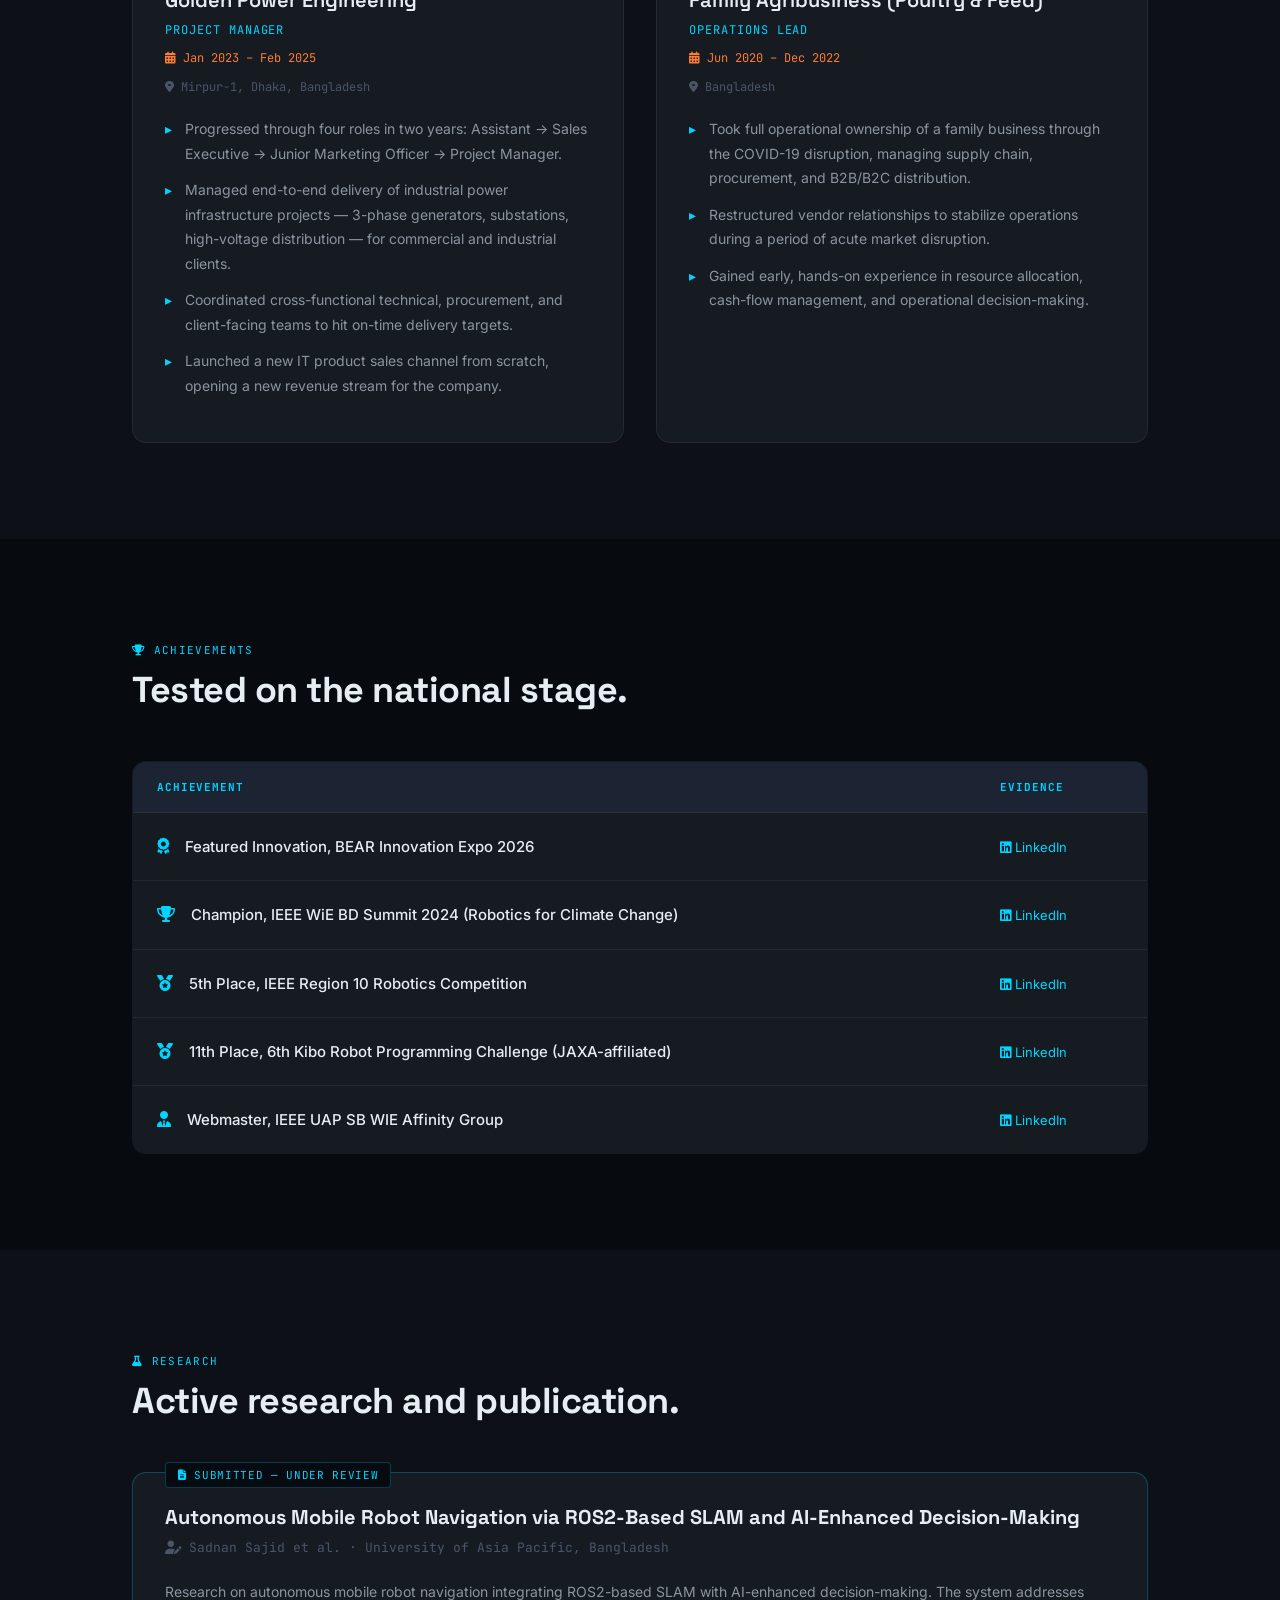
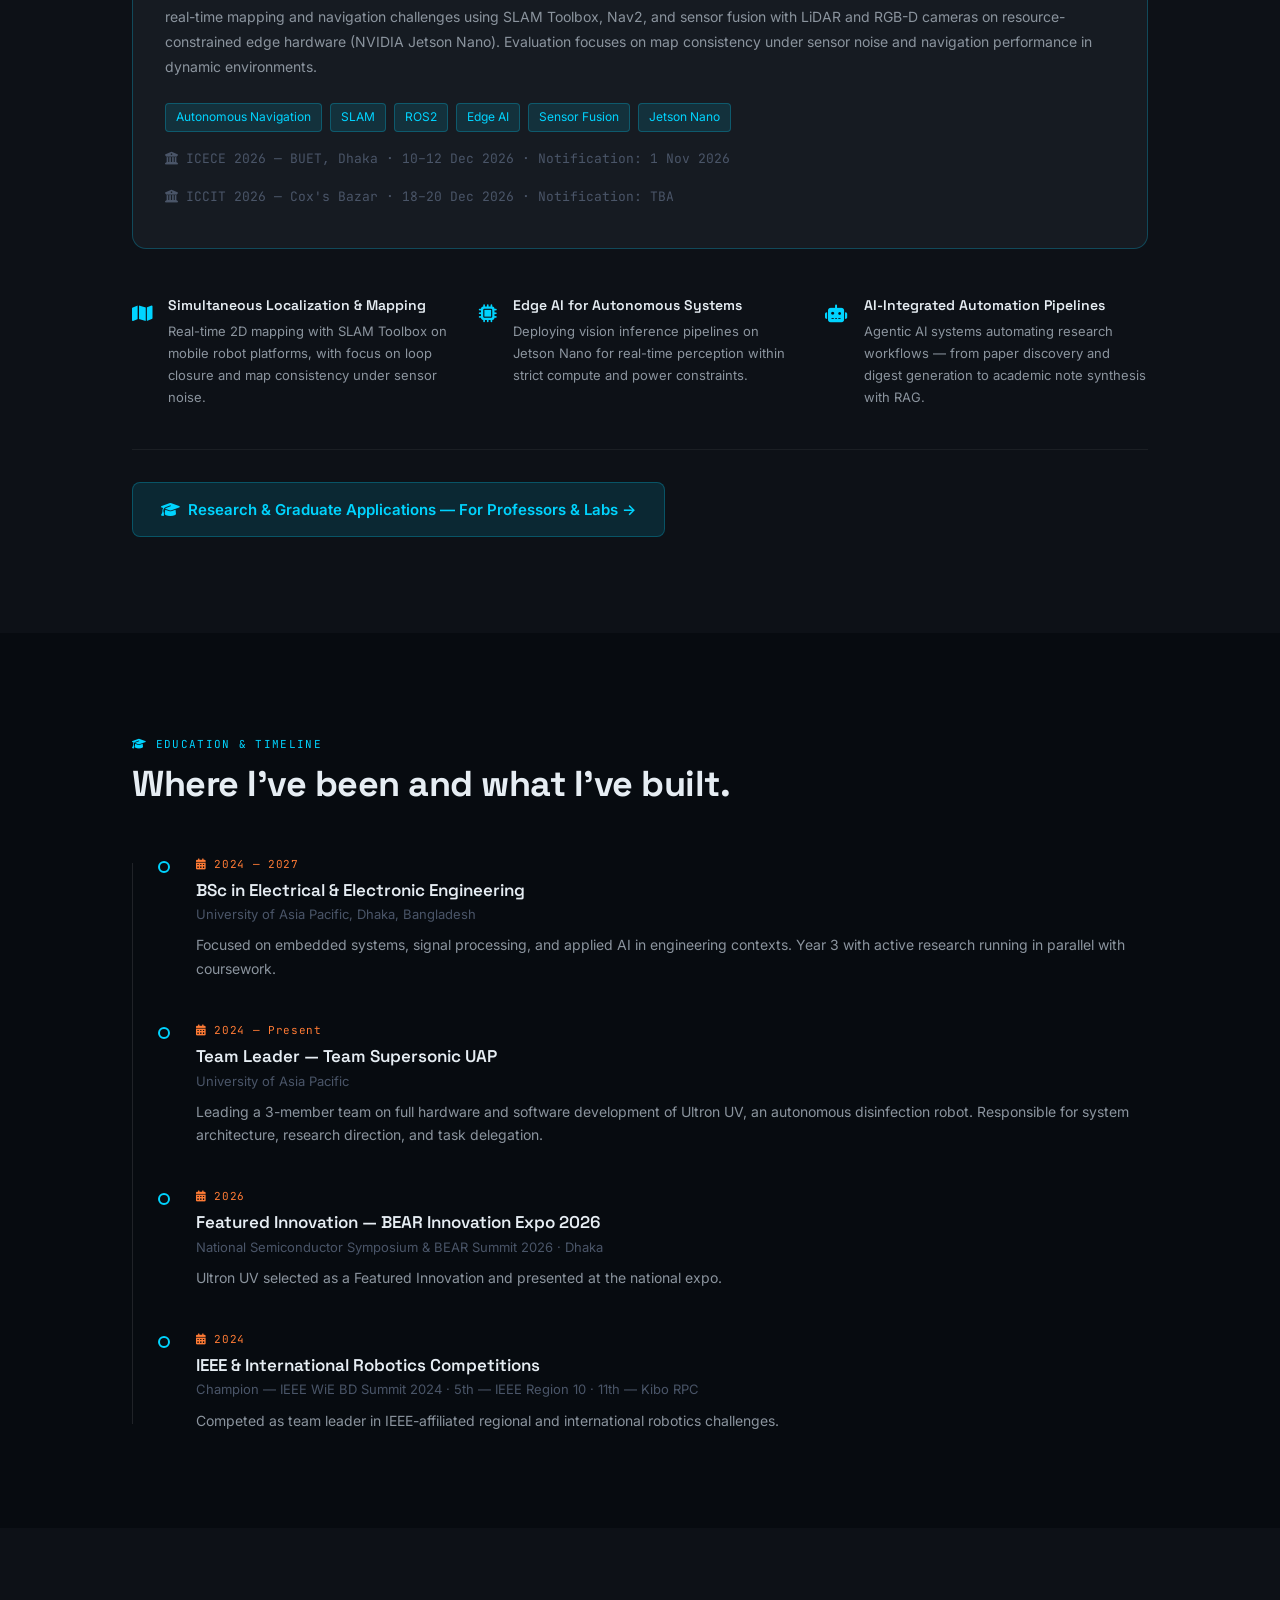
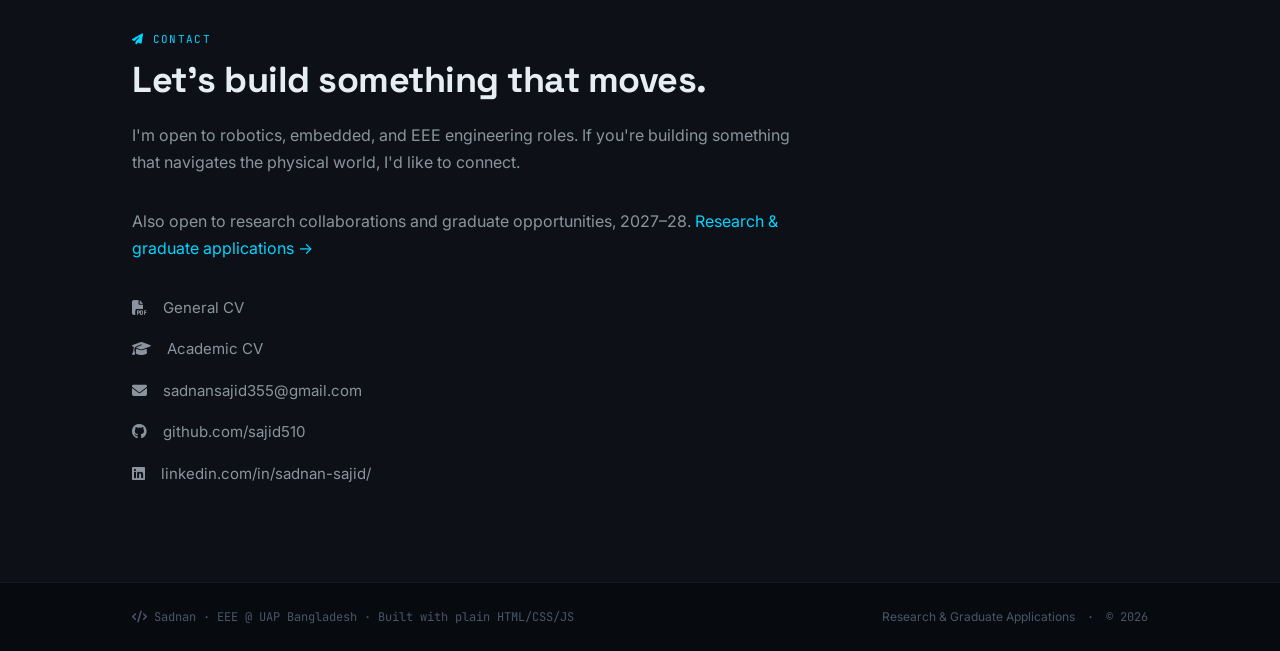
==== commit 699d6de8: "Add YouTube video button to Ultron UV project card" ====
--- a/index.html
+++ b/index.html
@@ -212,6 +212,7 @@
                             </div>
                             <div class="project-meta">
                                 <span class="status-badge in-progress mono"><i class="fas fa-spinner" aria-hidden="true"></i> In Progress — Runnable Trials</span>
+                                <a href="https://www.youtube.com/watch?v=kQccZabbFyI" class="project-link project-link-video" target="_blank" rel="noopener"><i class="fab fa-youtube" aria-hidden="true"></i> Watch Video →</a>
                                 <a href="https://github.com/supersonic654e-byte/Ultron-UV-" class="project-link" target="_blank" rel="noopener"><i class="fab fa-github" aria-hidden="true"></i> GitHub →</a>
                             </div>
                         </div>
--- a/css/style.css
+++ b/css/style.css
@@ -639,6 +639,12 @@
 .project-link:hover {
   opacity: 0.75;
 }
+.project-link-video {
+  color: #ff0000;
+}
+.project-link-video:hover {
+  opacity: 0.75;
+}
 .project-diagram {
   background: var(--bg3);
   border-left: 1px solid var(--border);
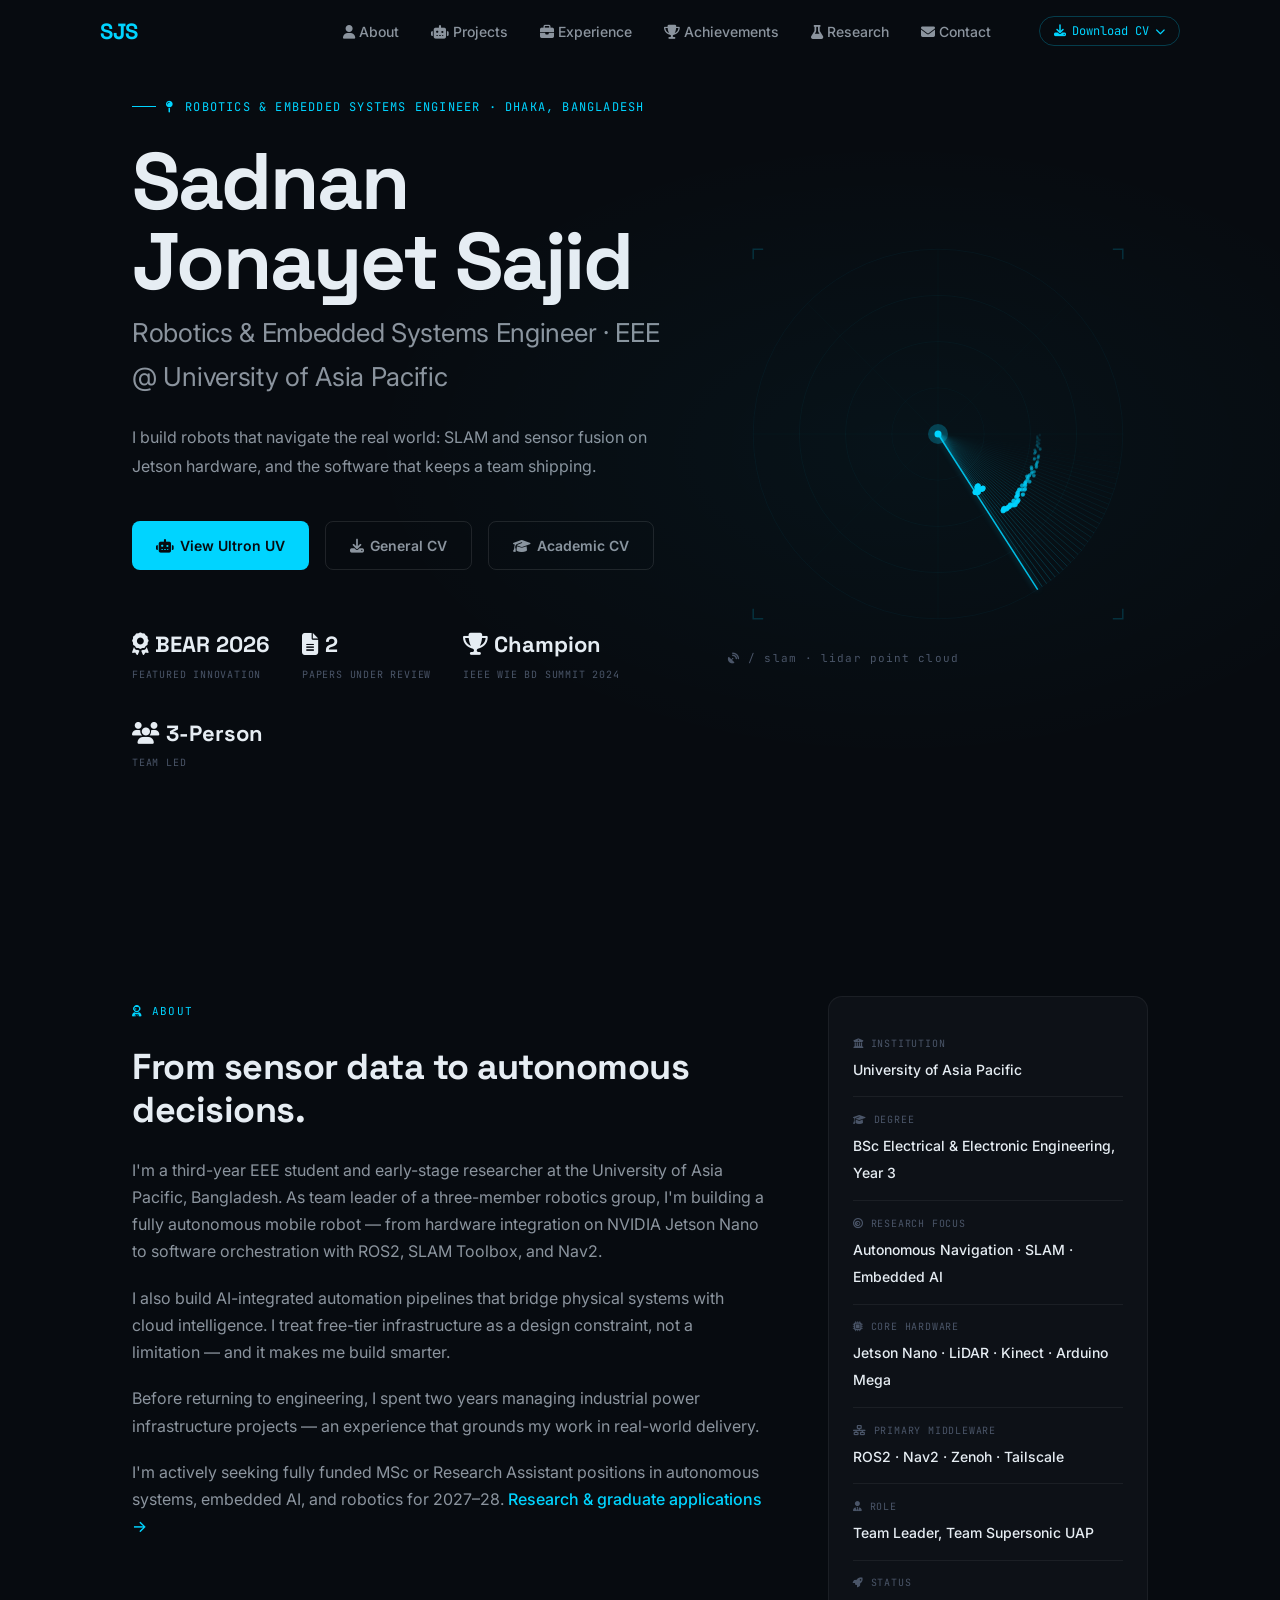
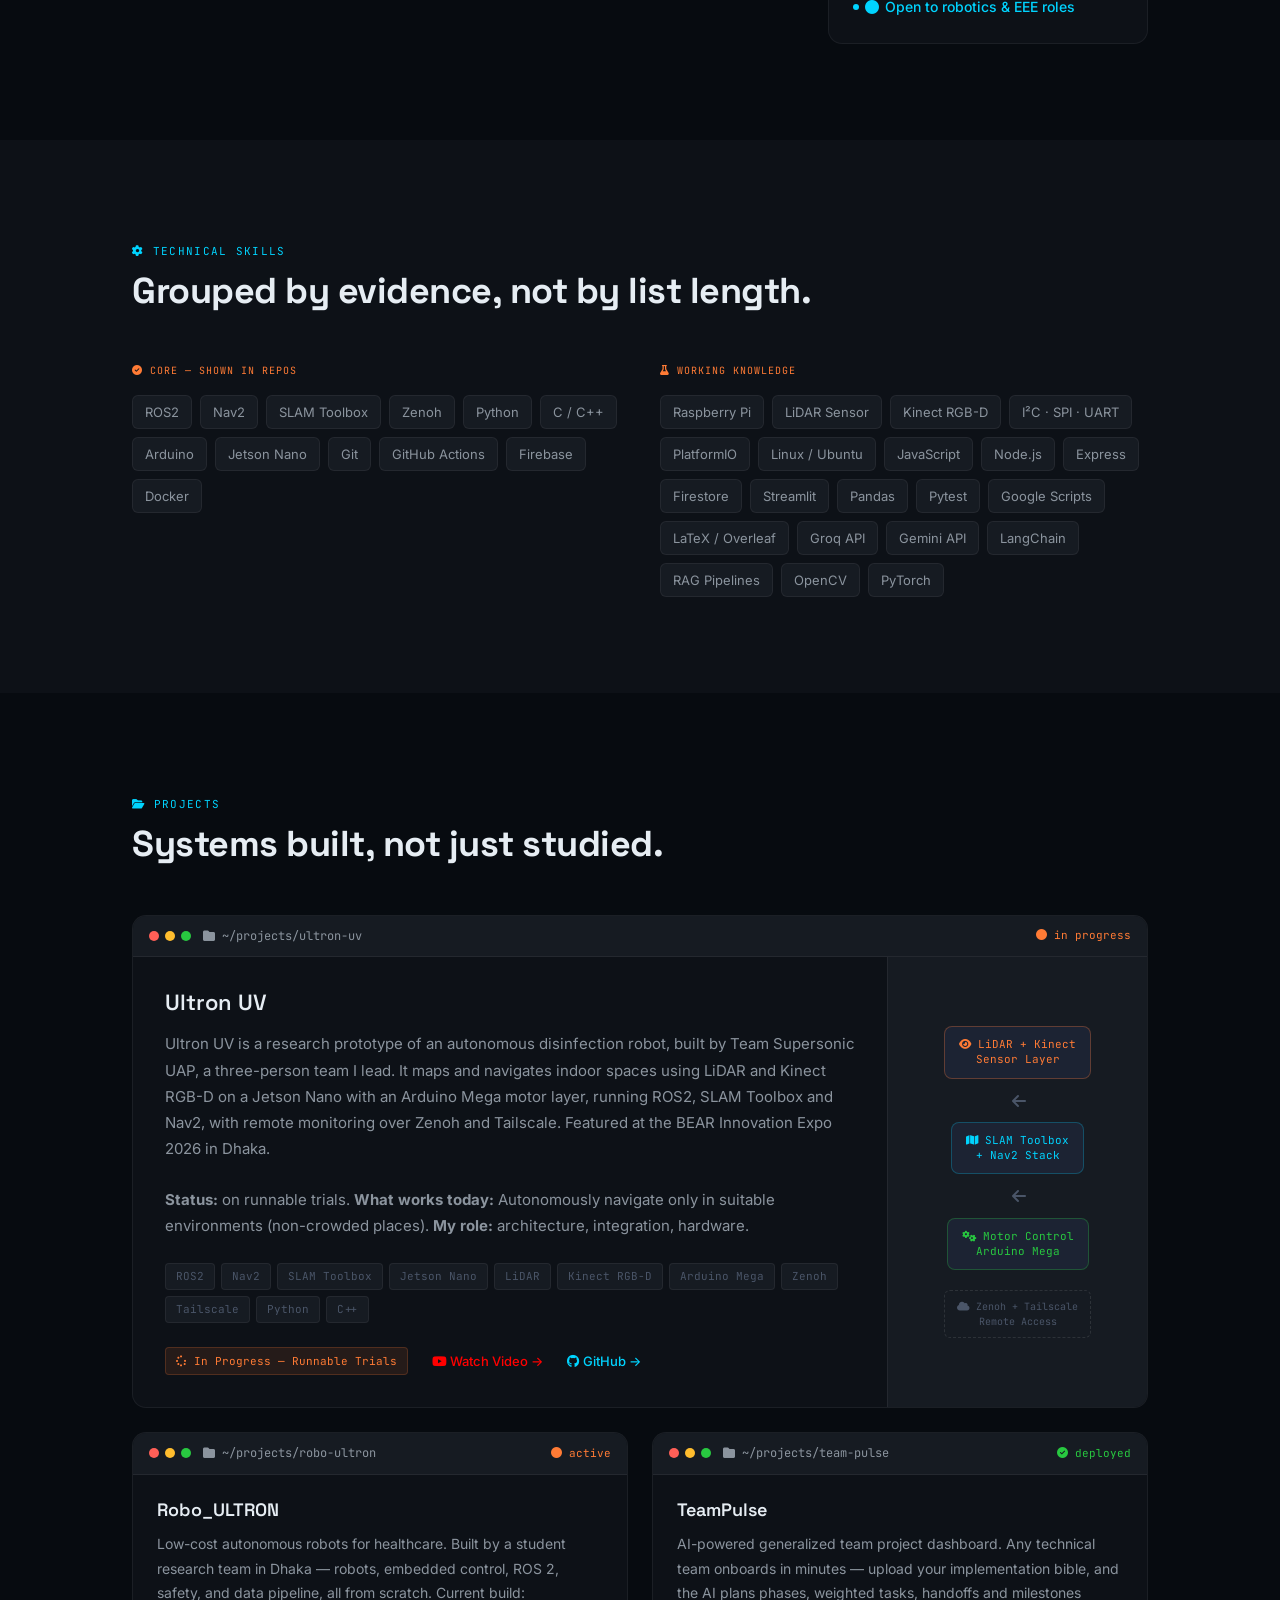
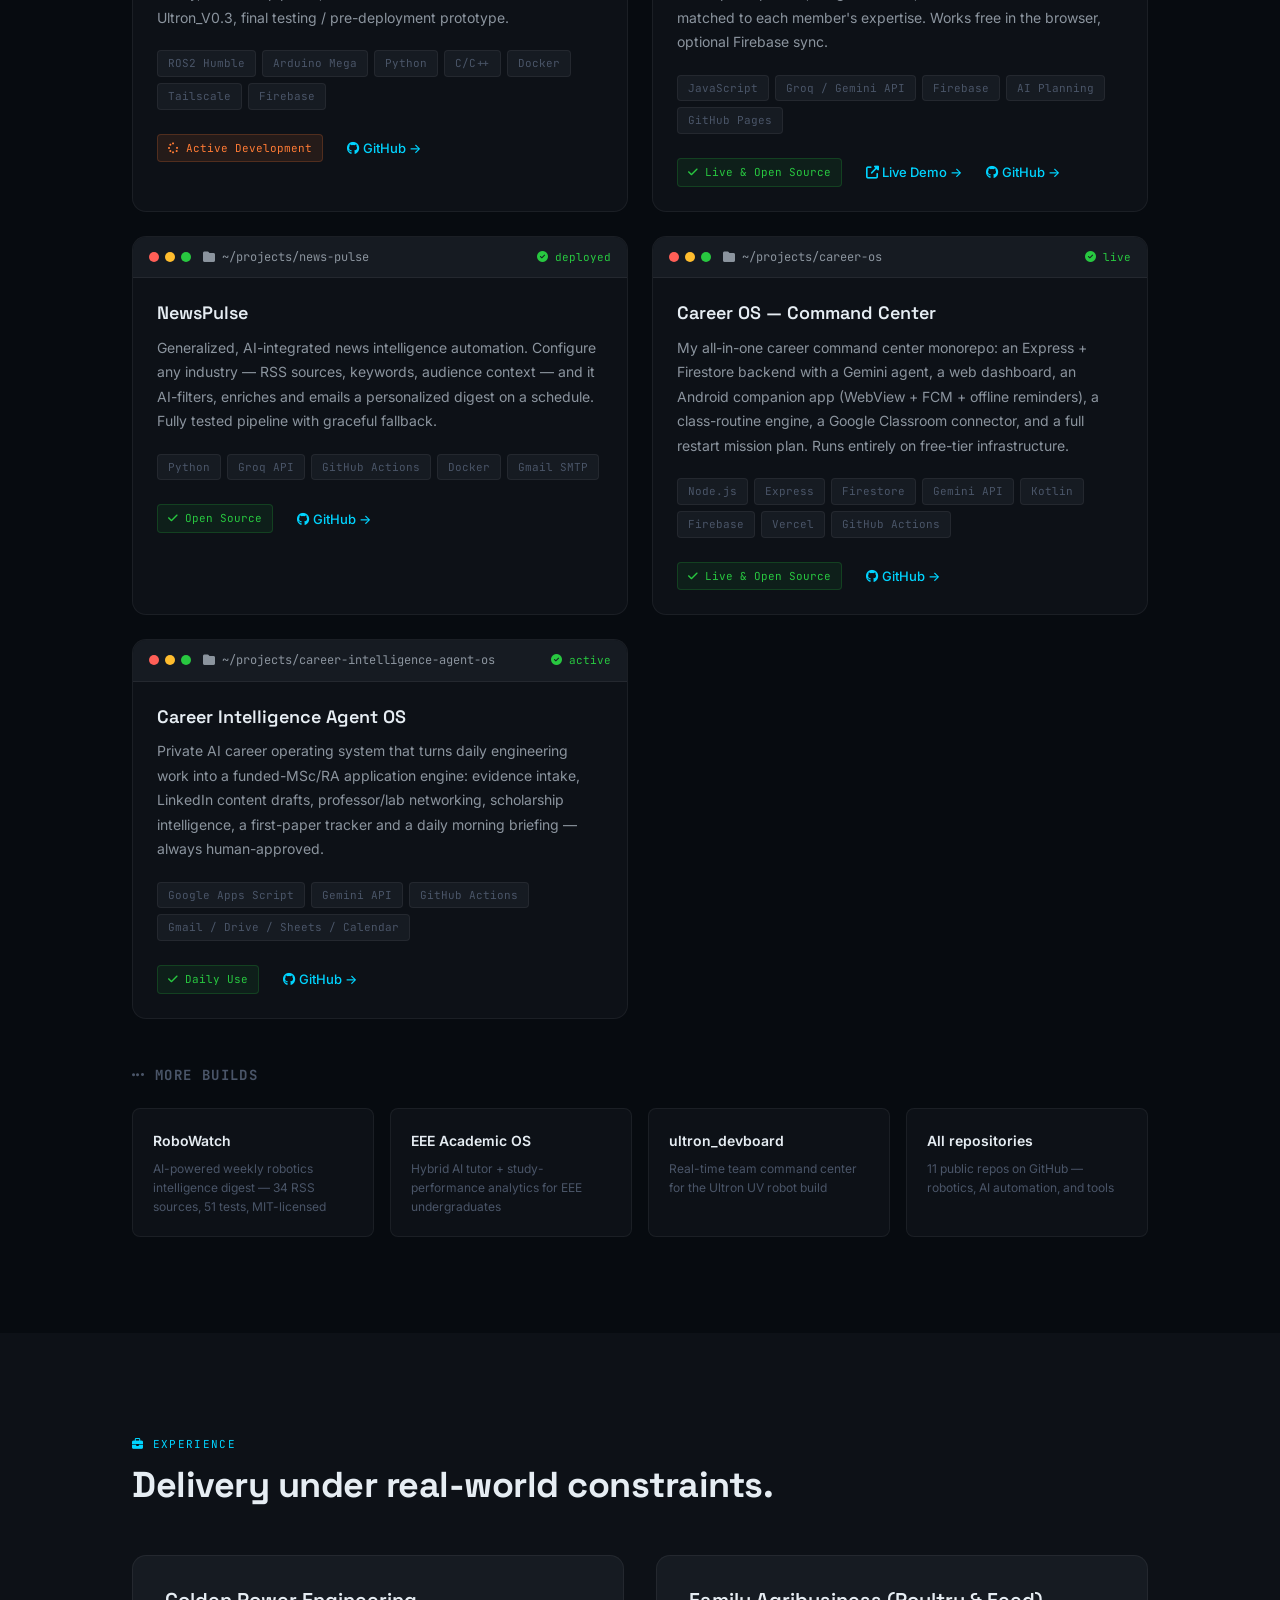
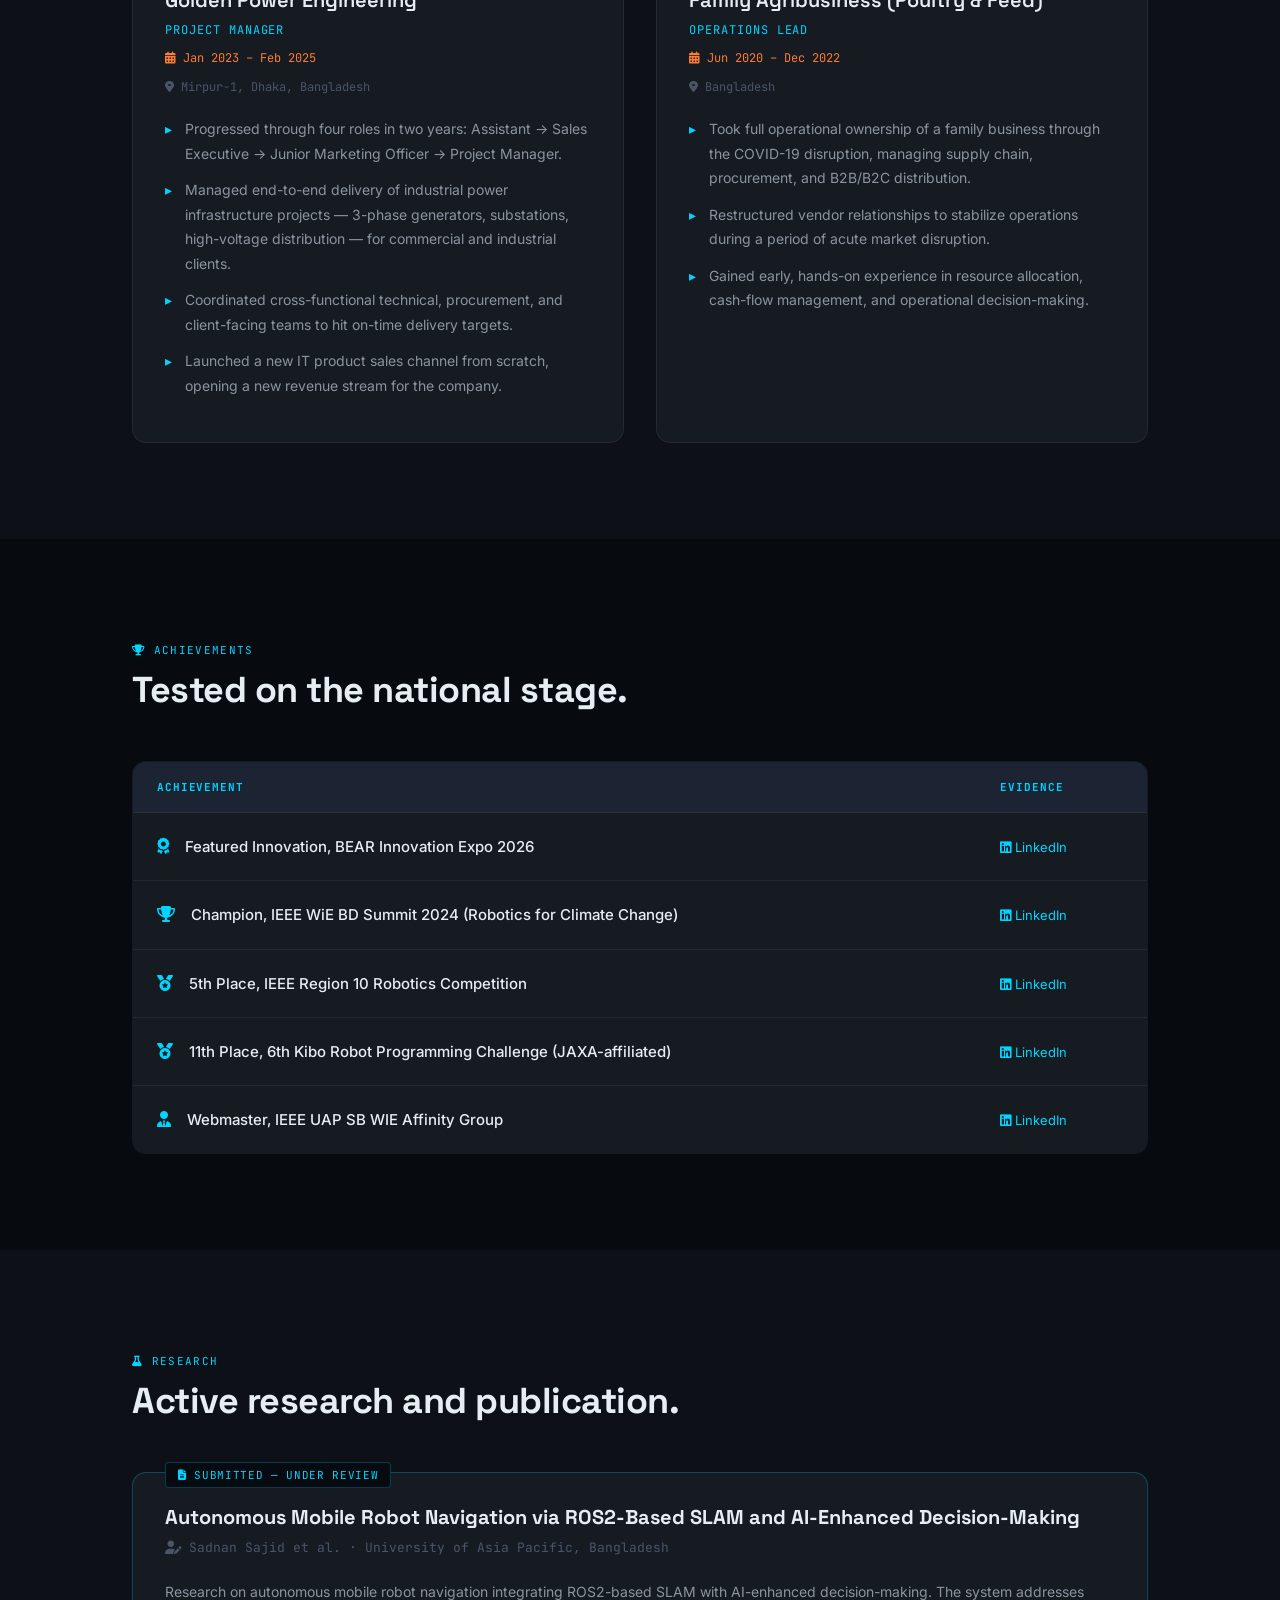
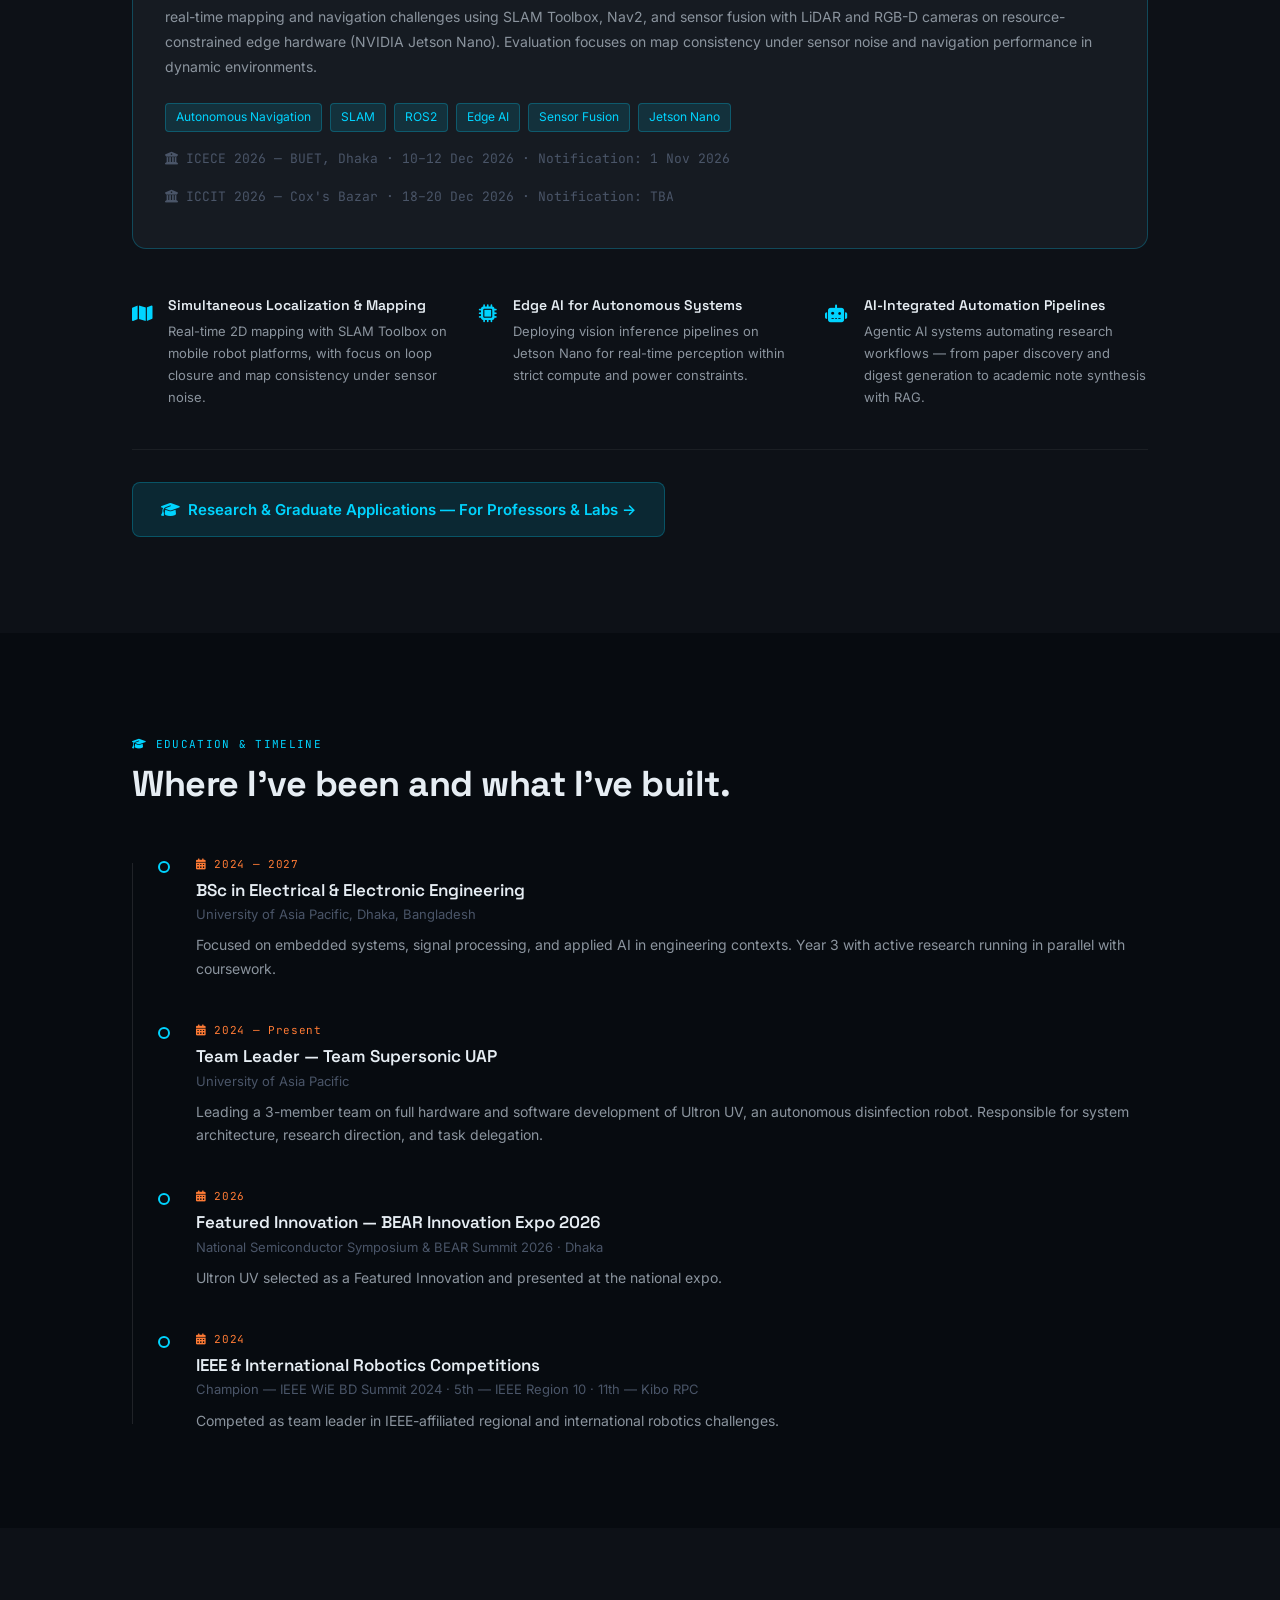
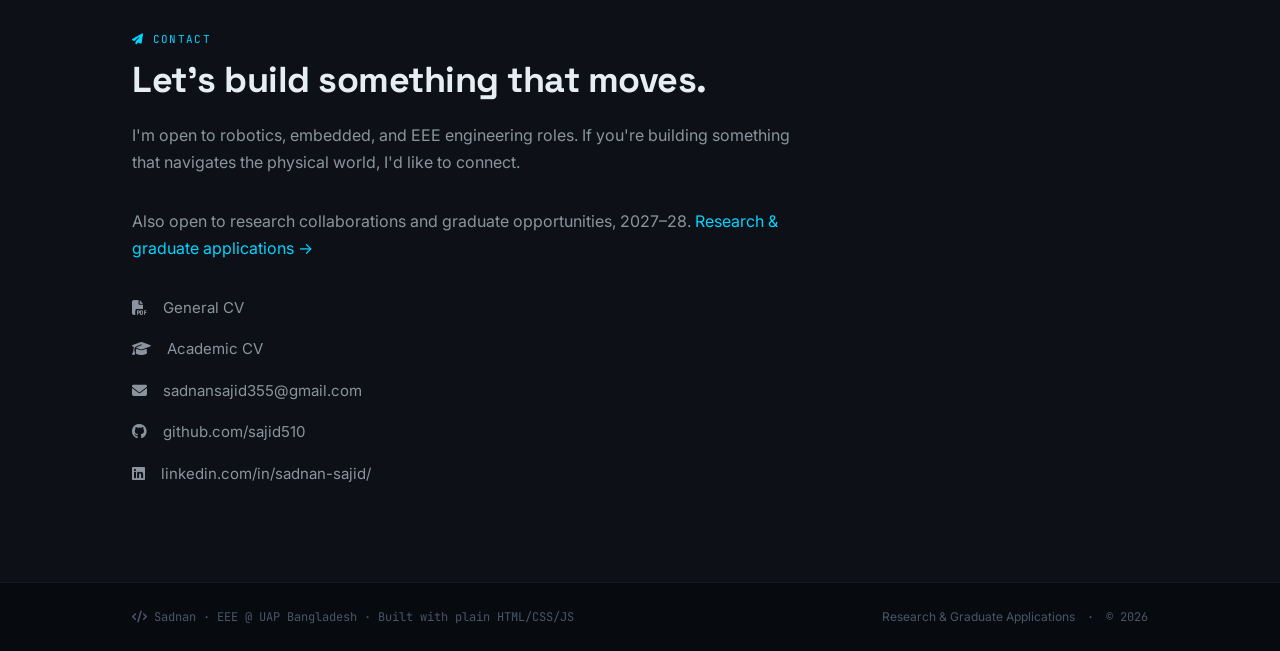
==== commit aa92567c: "Add hide-on-scroll header + change logo to SJS - Header hides when scrolling down, shows when scroll" ====
--- a/index.html
+++ b/index.html
@@ -27,7 +27,7 @@
     <!-- ─── NAV ─── -->
     <nav id="main-nav">
         <div class="nav-inner">
-            <a href="#hero" class="nav-logo">S.</a>
+            <a href="#hero" class="nav-logo">SJS</a>
             <ul class="nav-links" id="nav-links">
                 <li><a href="#about" data-section="about"><i class="fas fa-user" aria-hidden="true"></i> About</a></li>
                 <li><a href="#projects" data-section="projects"><i class="fas fa-robot" aria-hidden="true"></i> Projects</a></li>
--- a/css/style.css
+++ b/css/style.css
@@ -80,6 +80,9 @@
   border-color: var(--border);
   backdrop-filter: blur(12px);
 }
+nav.hidden {
+  transform: translateY(-100%);
+}
 .nav-inner {
   max-width: 1080px;
   width: 100%;
